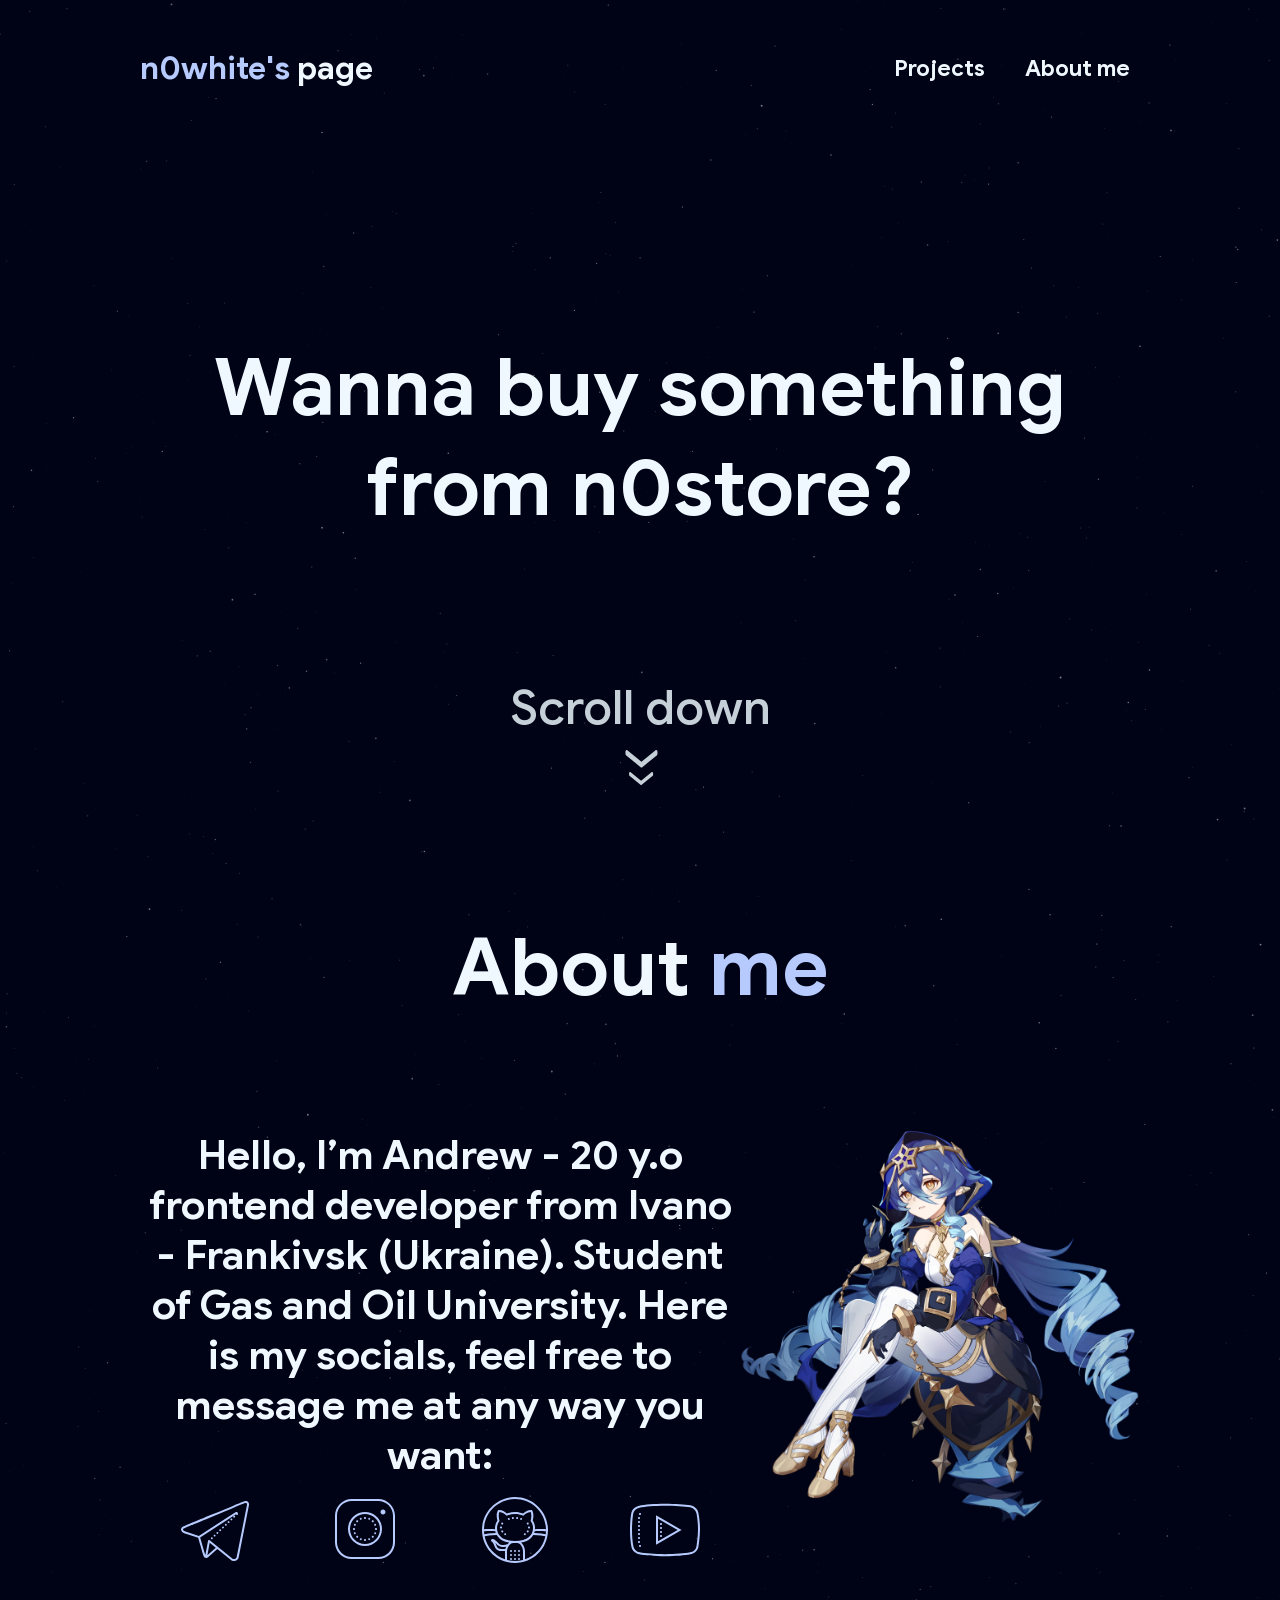
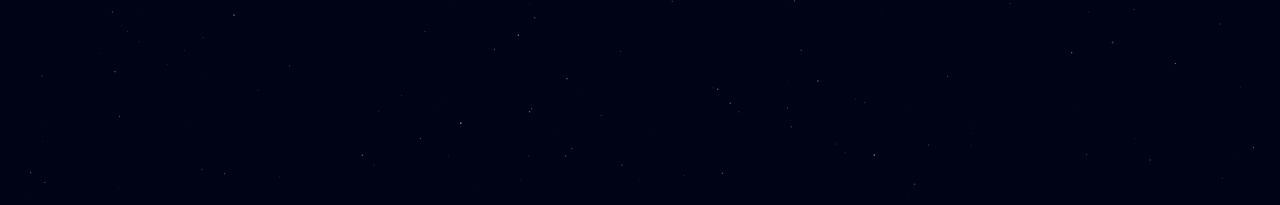
==== index.html @ 31327c3e "Update index.html" ====
<!DOCTYPE html>
<html lang="en">
  <head>
    <meta charset="UTF-8" />
    <meta http-equiv="X-UA-Compatible" content="IE=edge" />
    <meta name="viewport" content="width=device-width, initial-scale=1.0" />
    <link rel="shortcut icon" href="/pics/heart.png" />
    <link rel="stylesheet" href="styles.css" />
    <link rel="stylesheet" href="https://unpkg.com/aos@next/dist/aos.css" />
    <script src="script.js"></script>
    <title>n0white</title>
  </head>
  <body>
    <div class="container">
      <div id="animatedbg"></div>
      <header class="main-header">
        <div>
          <a href="index.html" class="brand"> <span>n0white's</span> page </a>
        </div>
        <nav class="main-nav">
          <ul class="main-nav_items">
            <li class="main-nav_item">
              <a href="https://github.com/n0white">Projects</a>
            </li>
            <li class="main-nav_item">
              <a href="#about">About me</a>
            </li>
          </ul>
        </nav>
      </header>
      <main>
        <div class="bite-on-money">
          <p class="bite-on-money__text">
            Wanna buy something from
            <a
              class="bite-on-money__link"
              href="https://t.me/n0store"
              target="_blank"
              >n0store?</a
            >
          </p>
        </div>
        <div class="scroll-down">
          <a href="#about"
            >Scroll down
            <svg
              class="scroll-icon"
              version="1.1"
              xmlns="http://www.w3.org/2000/svg"
              xmlns:xlink="http://www.w3.org/1999/xlink"
              viewBox="0,0,256,256"
            >
              <g
                fill-rule="nonzero"
                stroke="none"
                stroke-width="1"
                stroke-linecap="butt"
                stroke-linejoin="miter"
                stroke-miterlimit="10"
                stroke-dasharray=""
                stroke-dashoffset="0"
                font-family="none"
                font-weight="none"
                font-size="none"
                text-anchor="none"
                style="mix-blend-mode: normal"
              >
                <g
                  transform="translate(265.3624,0.75829) rotate(90) scale(8.53333,8.53333)"
                >
                  <path
                    d="M12,27h-2c-0.386,0 -0.738,-0.223 -0.904,-0.572c-0.166,-0.349 -0.115,-0.762 0.13,-1.062l8.482,-10.366l-8.482,-10.367c-0.245,-0.299 -0.295,-0.712 -0.13,-1.062c0.165,-0.35 0.518,-0.571 0.904,-0.571h2c0.3,0 0.584,0.135 0.774,0.367l9,11c0.301,0.369 0.301,0.898 0,1.267l-9,11c-0.19,0.231 -0.474,0.366 -0.774,0.366z"
                  ></path>
                </g>
              </g>
            </svg>
            <svg
              class="scroll-icon2"
              version="1.1"
              xmlns="http://www.w3.org/2000/svg"
              xmlns:xlink="http://www.w3.org/1999/xlink"
              viewBox="0,0,256,256"
            >
              <g
                fill-rule="nonzero"
                stroke="none"
                stroke-width="1"
                stroke-linecap="butt"
                stroke-linejoin="miter"
                stroke-miterlimit="10"
                stroke-dasharray=""
                stroke-dashoffset="0"
                font-family="none"
                font-weight="none"
                font-size="none"
                text-anchor="none"
                style="mix-blend-mode: normal"
              >
                <g
                  transform="translate(265.3624,0.75829) rotate(90) scale(8.53333,8.53333)"
                >
                  <path
                    d="M12,27h-2c-0.386,0 -0.738,-0.223 -0.904,-0.572c-0.166,-0.349 -0.115,-0.762 0.13,-1.062l8.482,-10.366l-8.482,-10.367c-0.245,-0.299 -0.295,-0.712 -0.13,-1.062c0.165,-0.35 0.518,-0.571 0.904,-0.571h2c0.3,0 0.584,0.135 0.774,0.367l9,11c0.301,0.369 0.301,0.898 0,1.267l-9,11c-0.19,0.231 -0.474,0.366 -0.774,0.366z"
                  ></path>
                </g>
              </g>
            </svg>
          </a>
        </div>
        <div class="about-me" id="about">
          <h1>About <span>me</span></h1>
          <p>
            Hello, I’m Andrew - 20 y.o frontend developer from Ivano - Frankivsk
            (Ukraine). Student of Gas and Oil University. Here is my socials,
            feel free to message me at any way you want:
          </p>

          <div class="social-icons">
            <a href="https://t.me/n0white" target="_blank">
              <svg
                class="social-icon"
                xmlns="http://www.w3.org/2000/svg"
                x="0px"
                y="0px"
                viewBox="0 0 80 80"
              >
                <path
                  d="M 70.511719 10.986328 C 69.833089 11.015588 69.157051 11.196735 68.537109 11.4375 L 68.535156 11.4375 C 67.931048 11.673297 64.049934 13.281226 58.392578 15.628906 C 52.735222 17.976586 45.3821 21.032905 38.091797 24.064453 C 23.51119 30.12755 9.1835937 36.091797 9.1835938 36.091797 L 9.2480469 36.068359 C 9.2480469 36.068359 8.4485192 36.330303 7.6484375 36.871094 C 7.2483967 37.141489 6.8283994 37.486951 6.4960938 37.966797 C 6.163788 38.446643 5.9299055 39.103809 6.0195312 39.808594 C 6.1812736 41.080477 7.0482024 41.912426 7.7636719 42.412109 C 8.4791414 42.911793 9.1660156 43.148437 9.1660156 43.148438 L 9.1738281 43.152344 L 23.1875 47.785156 C 23.418097 48.587707 27.163839 61.631062 28.046875 64.384766 C 28.50876 65.826709 28.935922 66.627156 29.335938 67.130859 C 29.535944 67.382711 29.733459 67.561543 29.931641 67.683594 C 30.016841 67.736064 30.101273 67.771554 30.183594 67.802734 C 30.197014 67.807834 30.211349 67.817736 30.224609 67.822266 C 30.252855 67.83191 30.267938 67.831811 30.302734 67.839844 C 31.62302 68.328201 32.738281 67.476563 32.738281 67.476562 L 32.769531 67.453125 L 42.376953 59 L 56.585938 70.394531 L 56.710938 70.449219 C 58.991132 71.431474 60.875783 70.891854 61.970703 70.027344 C 63.065623 69.162833 63.509766 68.03125 63.509766 68.03125 L 63.544922 67.943359 L 73.794922 16.097656 C 74.046117 14.98858 74.071392 14.057617 73.853516 13.257812 C 73.635643 12.458006 73.128863 11.807693 72.5 11.443359 C 71.871137 11.079025 71.190348 10.957066 70.511719 10.986328 z M 70.566406 13.021484 C 70.96444 13.004357 71.29991 13.059037 71.498047 13.173828 C 71.696183 13.288619 71.824951 13.420226 71.923828 13.783203 C 72.022708 14.14618 72.046557 14.758873 71.84375 15.654297 L 71.839844 15.667969 L 61.630859 67.3125 C 61.615849 67.34707 61.352842 67.965627 60.730469 68.457031 C 60.102941 68.952505 59.248838 69.318622 57.578125 68.626953 L 34.738281 50.310547 A 1.0001 1.0001 0 0 0 34 50 A 1.0001 1.0001 0 0 0 32.988281 50.974609 L 30.384766 64.923828 C 30.251656 64.61729 30.108215 64.257609 29.953125 63.773438 C 29.147161 61.260079 25.522903 48.675314 25.166016 47.435547 L 61.013672 24.226562 A 1.0001 1.0001 0 0 0 62 25 A 1.0001 1.0001 0 0 0 62.988281 23.783203 C 63.014848 23.477186 62.989225 23.17624 62.855469 22.876953 C 62.639651 22.394056 62.128723 22.100054 61.765625 22.03125 C 61.039429 21.893642 60.566406 22.158203 60.566406 22.158203 L 60.466797 22.195312 L 23.857422 45.900391 L 9.8261719 41.261719 L 9.8222656 41.259766 C 9.8185507 41.25848 9.3777555 41.099419 8.9082031 40.771484 C 8.4366726 40.442168 8.062164 40.014757 8.0039062 39.556641 C 7.9835322 39.396426 8.0143062 39.287873 8.140625 39.105469 C 8.2669443 38.923065 8.501119 38.707449 8.7675781 38.527344 C 9.3004964 38.167134 9.8886719 37.962891 9.8886719 37.962891 L 9.9199219 37.951172 L 9.953125 37.9375 C 9.953125 37.9375 24.279232 31.97306 38.859375 25.910156 C 46.149446 22.878704 53.503668 19.823883 59.160156 17.476562 C 64.816644 15.129243 68.856374 13.458984 69.261719 13.300781 C 69.707777 13.127547 70.168373 13.038612 70.566406 13.021484 z M 59.199219 25.699219 L 58.398438 26.101562 L 58.240234 26.984375 L 58.853516 27.638672 L 59.199219 27.699219 L 60 27.298828 L 60.158203 26.416016 L 59.546875 25.761719 L 59.199219 25.699219 z M 56.400391 28.400391 L 55.599609 28.800781 L 55.441406 29.683594 L 56.052734 30.337891 L 56.400391 30.400391 L 57.201172 29.998047 L 57.359375 29.117188 L 56.746094 28.462891 L 56.400391 28.400391 z M 53.599609 31.099609 L 52.798828 31.501953 L 52.640625 32.382812 L 53.251953 33.037109 L 53.599609 33.099609 L 54.400391 32.699219 L 54.558594 31.816406 L 53.947266 31.162109 L 53.599609 31.099609 z M 50.800781 33.800781 L 49.998047 34.201172 L 49.841797 35.083984 L 50.453125 35.738281 L 50.800781 35.800781 L 51.601562 35.398438 L 51.759766 34.517578 L 51.146484 33.861328 L 50.800781 33.800781 z M 48 36.5 L 47.199219 36.902344 L 47.041016 37.783203 L 47.652344 38.4375 L 48 38.5 L 48.800781 38.099609 L 48.958984 37.216797 L 48.347656 36.5625 L 48 36.5 z M 45.199219 39.199219 L 44.398438 39.601562 L 44.240234 40.484375 L 44.853516 41.138672 L 45.199219 41.199219 L 46.001953 40.798828 L 46.158203 39.916016 L 45.546875 39.261719 L 45.199219 39.199219 z M 42.400391 41.900391 L 41.599609 42.300781 L 41.441406 43.183594 L 42.052734 43.837891 L 42.400391 43.900391 L 43.201172 43.498047 L 43.359375 42.617188 L 42.746094 41.962891 L 42.400391 41.900391 z M 39.599609 44.599609 L 38.798828 45.001953 L 38.640625 45.882812 L 39.253906 46.537109 L 39.599609 46.599609 L 40.400391 46.199219 L 40.558594 45.316406 L 39.947266 44.662109 L 39.599609 44.599609 z M 36.800781 47.300781 L 35.998047 47.701172 L 35.841797 48.583984 L 36.453125 49.238281 L 36.800781 49.300781 L 37.601562 48.898438 L 37.759766 48.015625 L 37.146484 47.361328 L 36.800781 47.300781 z M 34.675781 52.824219 L 40.794922 57.730469 L 32.378906 65.132812 L 34.675781 52.824219 z"
                ></path>
              </svg>
            </a>
            <a href="https://www.instagram.com/n0white.me" target="_blank">
              <svg
                class="social-icon"
                xmlns="http://www.w3.org/2000/svg"
                x="0px"
                y="0px"
                viewBox="0 0 80 80"
              >
                <path
                  d="M 26.816406 9 C 17.542969 9 10 16.542969 10 25.816406 L 10 52.183594 C 10 61.457031 17.542969 69 26.816406 69 L 53.183594 69 C 62.457031 69 70 61.457031 70 52.183594 L 70 25.816406 C 70 16.542969 62.457031 9 53.183594 9 Z M 26.816406 11 L 53.183594 11 C 61.375 11 68 17.625 68 25.816406 L 68 52.183594 C 68 60.375 61.375 67 53.183594 67 L 26.816406 67 C 18.625 67 12 60.375 12 52.183594 L 12 25.816406 C 12 17.625 18.625 11 26.816406 11 Z M 58 19.5 C 56.621094 19.5 55.5 20.621094 55.5 22 C 55.5 23.378906 56.621094 24.5 58 24.5 C 59.378906 24.5 60.5 23.378906 60.5 22 C 60.5 20.621094 59.378906 19.5 58 19.5 Z M 40 22 C 30.621094 22 23 29.621094 23 39 C 23 48.378906 30.621094 56 40 56 C 49.378906 56 57 48.378906 57 39 C 57 29.621094 49.378906 22 40 22 Z M 40 24 C 48.296875 24 55 30.703125 55 39 C 55 47.296875 48.296875 54 40 54 C 31.703125 54 25 47.296875 25 39 C 25 30.703125 31.703125 24 40 24 Z M 40 27 C 39.449219 27 39 27.449219 39 28 C 39 28.550781 39.449219 29 40 29 C 40.550781 29 41 28.550781 41 28 C 41 27.449219 40.550781 27 40 27 Z M 35.796875 27.835938 C 35.664063 27.835938 35.53125 27.859375 35.40625 27.910156 C 34.898438 28.125 34.65625 28.707031 34.867188 29.21875 C 35.078125 29.730469 35.664063 29.972656 36.171875 29.761719 C 36.683594 29.546875 36.925781 28.964844 36.714844 28.453125 C 36.5625 28.082031 36.199219 27.839844 35.796875 27.835938 Z M 44.230469 27.835938 C 43.816406 27.828125 43.441406 28.070313 43.285156 28.453125 C 43.074219 28.964844 43.316406 29.546875 43.828125 29.761719 C 44.335938 29.972656 44.921875 29.730469 45.132813 29.21875 C 45.34375 28.707031 45.101563 28.125 44.59375 27.910156 C 44.476563 27.863281 44.355469 27.839844 44.230469 27.835938 Z M 32.234375 30.222656 C 31.964844 30.21875 31.707031 30.324219 31.515625 30.515625 C 31.125 30.90625 31.125 31.539063 31.515625 31.929688 C 31.90625 32.320313 32.539063 32.320313 32.929688 31.929688 C 33.320313 31.539063 33.320313 30.90625 32.929688 30.515625 C 32.746094 30.332031 32.496094 30.226563 32.234375 30.222656 Z M 47.792969 30.222656 C 47.519531 30.21875 47.261719 30.324219 47.070313 30.515625 C 46.679688 30.90625 46.679688 31.539063 47.070313 31.929688 C 47.460938 32.320313 48.09375 32.320313 48.484375 31.929688 C 48.875 31.539063 48.875 30.90625 48.484375 30.515625 C 48.300781 30.332031 48.050781 30.226563 47.792969 30.222656 Z M 50.171875 33.789063 C 50.035156 33.789063 49.902344 33.8125 49.78125 33.863281 C 49.269531 34.078125 49.027344 34.660156 49.238281 35.171875 C 49.449219 35.683594 50.035156 35.925781 50.546875 35.714844 C 51.054688 35.5 51.296875 34.917969 51.085938 34.40625 C 50.933594 34.035156 50.570313 33.792969 50.171875 33.789063 Z M 29.859375 33.792969 C 29.445313 33.78125 29.070313 34.027344 28.914063 34.40625 C 28.703125 34.917969 28.945313 35.503906 29.453125 35.714844 C 29.699219 35.816406 29.976563 35.816406 30.222656 35.714844 C 30.464844 35.613281 30.660156 35.417969 30.761719 35.171875 C 30.863281 34.925781 30.863281 34.652344 30.761719 34.40625 C 30.660156 34.160156 30.464844 33.964844 30.21875 33.863281 C 30.105469 33.820313 29.984375 33.792969 29.859375 33.792969 Z M 29 38 C 28.449219 38 28 38.449219 28 39 C 28 39.550781 28.449219 40 29 40 C 29.550781 40 30 39.550781 30 39 C 30 38.449219 29.550781 38 29 38 Z M 51 38 C 50.449219 38 50 38.449219 50 39 C 50 39.550781 50.449219 40 51 40 C 51.550781 40 52 39.550781 52 39 C 52 38.449219 51.550781 38 51 38 Z M 29.84375 42.207031 C 29.710938 42.207031 29.578125 42.234375 29.453125 42.285156 C 28.945313 42.496094 28.703125 43.082031 28.914063 43.59375 C 29.125 44.101563 29.710938 44.34375 30.21875 44.132813 C 30.730469 43.921875 30.972656 43.335938 30.761719 42.828125 C 30.609375 42.457031 30.246094 42.210938 29.84375 42.207031 Z M 50.1875 42.207031 C 49.773438 42.199219 49.398438 42.445313 49.238281 42.824219 C 49.027344 43.335938 49.269531 43.917969 49.78125 44.128906 C 50.292969 44.34375 50.875 44.101563 51.089844 43.589844 C 51.300781 43.078125 51.058594 42.496094 50.546875 42.28125 C 50.433594 42.234375 50.308594 42.210938 50.1875 42.207031 Z M 32.234375 45.777344 C 31.964844 45.773438 31.703125 45.878906 31.515625 46.070313 C 31.125 46.460938 31.125 47.09375 31.515625 47.484375 C 31.902344 47.875 32.539063 47.875 32.925781 47.484375 C 33.316406 47.09375 33.316406 46.460938 32.925781 46.070313 C 32.742188 45.886719 32.496094 45.78125 32.234375 45.777344 Z M 47.792969 45.78125 C 47.519531 45.773438 47.261719 45.878906 47.070313 46.070313 C 46.882813 46.257813 46.777344 46.511719 46.777344 46.777344 C 46.777344 47.042969 46.882813 47.296875 47.070313 47.484375 C 47.460938 47.875 48.09375 47.875 48.484375 47.484375 C 48.671875 47.296875 48.777344 47.042969 48.777344 46.777344 C 48.777344 46.511719 48.671875 46.257813 48.484375 46.070313 C 48.300781 45.886719 48.050781 45.78125 47.792969 45.78125 Z M 35.8125 48.160156 C 35.398438 48.152344 35.023438 48.398438 34.867188 48.78125 C 34.65625 49.289063 34.898438 49.875 35.40625 50.085938 C 35.917969 50.296875 36.503906 50.054688 36.714844 49.546875 C 36.925781 49.035156 36.683594 48.449219 36.171875 48.238281 C 36.058594 48.191406 35.9375 48.164063 35.8125 48.160156 Z M 44.21875 48.160156 C 44.085938 48.160156 43.953125 48.1875 43.828125 48.238281 C 43.316406 48.449219 43.074219 49.035156 43.285156 49.546875 C 43.5 50.054688 44.082031 50.296875 44.59375 50.085938 C 45.105469 49.875 45.347656 49.289063 45.136719 48.78125 C 44.980469 48.410156 44.621094 48.164063 44.21875 48.160156 Z M 40 49 C 39.449219 49 39 49.449219 39 50 C 39 50.550781 39.449219 51 40 51 C 40.550781 51 41 50.550781 41 50 C 41 49.449219 40.550781 49 40 49 Z"
                ></path>
              </svg>
            </a>
            <a href="https://github.com/n0white" target="_blank">
              <svg
                class="social-icon"
                xmlns="http://www.w3.org/2000/svg"
                x="0px"
                y="0px"
                viewBox="0 0 80 80"
              >
                <path
                  d="M 40 7 C 21.786448 7 7 21.786448 7 40 C 7 40.038635 7.0018202 40.07663 7.0019531 40.115234 A 1.0001 1.0001 0 0 0 7.0195312 40.771484 C 7.4313745 58.628084 22.045163 73 40 73 C 57.954182 73 72.567604 58.629132 72.980469 40.773438 A 1.0001 1.0001 0 0 0 72.996094 40.117188 C 72.996231 40.077913 73 40.039306 73 40 C 73 21.786448 58.213552 7 40 7 z M 40 9 C 56.900036 9 70.612868 22.496006 70.982422 39.306641 C 69.982327 39.204652 68.787335 39.103385 67.193359 39.046875 C 65.216686 38.976799 62.770325 38.98226 59.929688 39.128906 C 59.949831 38.808278 59.979634 38.490633 59.980469 38.164062 C 60.12717 35.42322 59.214532 32.851617 57.677734 30.583984 C 58.417459 27.990954 59.037475 23.812982 57.230469 20.519531 L 56.945312 20 L 56.353516 20 C 52.319771 20 49.524906 22.228133 48.042969 23.525391 C 45.688808 22.575266 43.008373 22 40.044922 22 C 37.073844 22 34.374496 22.577853 31.914062 23.523438 C 30.478353 22.247174 27.80466 20 23.771484 20 L 23.201172 20 L 22.910156 20.492188 C 20.954532 23.803064 21.710456 27.936163 22.445312 30.591797 C 20.898443 32.886437 19.996094 35.535357 19.996094 38.123047 C 19.996094 38.46359 20.023912 38.794816 20.044922 39.128906 C 17.21527 38.983586 14.777407 38.977007 12.806641 39.046875 C 11.212665 39.103385 10.017673 39.204652 9.0175781 39.306641 C 9.3871319 22.496006 23.099964 9 40 9 z M 24.423828 22.095703 C 27.581537 22.354344 29.813864 24.260864 31.048828 25.369141 L 31.517578 25.789062 L 32.099609 25.546875 C 34.464176 24.562591 37.105127 24 40.044922 24 C 42.984717 24 45.622553 24.566669 47.820312 25.539062 L 48.412109 25.800781 L 48.892578 25.367188 C 50.092293 24.289724 52.503995 22.365534 55.681641 22.099609 C 56.734998 24.671052 56.317655 28.420851 55.691406 30.447266 L 55.542969 30.925781 L 55.837891 31.330078 C 57.335318 33.393118 58.118412 35.664614 57.986328 38.068359 L 57.984375 38.095703 L 57.984375 38.123047 C 57.984375 41.930586 56.598944 45.04844 53.693359 47.318359 C 50.787787 49.588287 46.269477 51 39.990234 51 C 33.710992 51 29.192694 49.588279 26.287109 47.318359 C 23.381525 45.04844 21.996094 41.930586 21.996094 38.123047 C 21.996094 35.845982 22.80388 33.376248 24.289062 31.330078 L 24.576172 30.933594 L 24.439453 30.462891 C 23.790343 28.231018 23.2889 24.635971 24.423828 22.095703 z M 37.820312 27.109375 C 37.270313 27.160375 36.869687 27.649938 36.929688 28.210938 C 36.978687 28.720938 37.410875 29.099609 37.921875 29.099609 L 38.021484 29.099609 C 38.570484 29.039609 38.971875 28.55 38.921875 28 C 38.860875 27.45 38.371313 27.049375 37.820312 27.109375 z M 42.150391 27.109375 C 41.600391 27.050375 41.110547 27.45 41.060547 28 C 41.000547 28.55 41.398219 29.039609 41.949219 29.099609 C 41.989219 29.099609 42.020781 29.100609 42.050781 29.099609 C 42.560781 29.099609 42.990781 28.719219 43.050781 28.199219 C 43.100781 27.648219 42.701391 27.160375 42.150391 27.109375 z M 46.005859 27.943359 C 45.618203 27.975094 45.266172 28.233359 45.138672 28.630859 C 44.968672 29.161859 45.249297 29.720625 45.779297 29.890625 C 45.879297 29.930625 45.989844 29.938453 46.089844 29.939453 C 46.509844 29.939453 46.898063 29.679766 47.039062 29.259766 C 47.218063 28.728766 46.928438 28.170234 46.398438 27.990234 C 46.268437 27.947484 46.135078 27.932781 46.005859 27.943359 z M 33.962891 27.955078 C 33.833531 27.943672 33.700563 27.9575 33.570312 28 C 33.040312 28.18 32.759687 28.740531 32.929688 29.269531 C 33.068688 29.688531 33.460859 29.950172 33.880859 29.951172 C 33.980859 29.951172 34.089453 29.940391 34.189453 29.900391 C 34.720453 29.730391 35.000078 29.161625 34.830078 28.640625 C 34.702578 28.250625 34.350969 27.989297 33.962891 27.955078 z M 52.578125 32.601562 C 52.450625 32.625391 52.325938 32.675 52.210938 32.75 C 51.750937 33.06 51.619687 33.680625 51.929688 34.140625 C 52.119687 34.430625 52.439766 34.589844 52.759766 34.589844 C 52.950766 34.589844 53.148359 34.529922 53.318359 34.419922 C 53.769359 34.108922 53.899844 33.489297 53.589844 33.029297 C 53.364844 32.683547 52.960625 32.530078 52.578125 32.601562 z M 27.402344 32.626953 C 27.019844 32.553875 26.615625 32.713594 26.390625 33.058594 C 26.080625 33.518594 26.209922 34.138219 26.669922 34.449219 C 26.839922 34.559219 27.030703 34.609375 27.220703 34.609375 C 27.540703 34.609375 27.860547 34.450156 28.060547 34.160156 C 28.360547 33.700156 28.229531 33.079297 27.769531 32.779297 C 27.654531 32.701547 27.529844 32.651312 27.402344 32.626953 z M 54.048828 36.5 C 53.966016 36.495875 53.883281 36.502281 53.800781 36.519531 C 53.740781 36.530531 53.679141 36.550078 53.619141 36.580078 C 53.558141 36.600078 53.500453 36.629922 53.439453 36.669922 C 53.390453 36.709922 53.339062 36.749063 53.289062 36.789062 C 53.199063 36.889062 53.130078 36.999141 53.080078 37.119141 C 53.030078 37.239141 53 37.37 53 37.5 C 53 37.63 53.030078 37.760859 53.080078 37.880859 C 53.130078 38.000859 53.199063 38.109938 53.289062 38.210938 C 53.389062 38.300938 53.499141 38.369922 53.619141 38.419922 C 53.739141 38.478922 53.87 38.5 54 38.5 C 54.13 38.5 54.260859 38.478922 54.380859 38.419922 C 54.500859 38.369922 54.609938 38.300938 54.710938 38.210938 C 54.800937 38.109938 54.869922 38.000859 54.919922 37.880859 C 54.969922 37.760859 55 37.63 55 37.5 C 55 37.24 54.890938 36.978063 54.710938 36.789062 C 54.538437 36.615813 54.297266 36.512375 54.048828 36.5 z M 26.048828 36.503906 C 25.966016 36.499359 25.883281 36.504531 25.800781 36.519531 C 25.740781 36.530531 25.679141 36.550078 25.619141 36.580078 C 25.558141 36.600078 25.500453 36.629922 25.439453 36.669922 C 25.390453 36.699922 25.339063 36.749063 25.289062 36.789062 C 25.199062 36.889062 25.130078 36.989141 25.080078 37.119141 C 25.020078 37.239141 25 37.37 25 37.5 C 25 37.77 25.099062 38.020938 25.289062 38.210938 C 25.389062 38.300938 25.499141 38.369922 25.619141 38.419922 C 25.739141 38.469922 25.87 38.5 26 38.5 C 26.27 38.5 26.520937 38.399938 26.710938 38.210938 C 26.899938 38.020938 27 37.77 27 37.5 C 27 37.37 26.969922 37.239141 26.919922 37.119141 C 26.869922 36.989141 26.800937 36.889063 26.710938 36.789062 C 26.538438 36.615813 26.297266 36.517547 26.048828 36.503906 z M 52.962891 40.408203 C 52.579875 40.335547 52.172703 40.494844 51.939453 40.839844 C 51.639453 41.299844 51.758516 41.920703 52.228516 42.220703 C 52.398516 42.340703 52.589297 42.390625 52.779297 42.390625 C 53.098297 42.390625 53.420375 42.229453 53.609375 41.939453 C 53.910375 41.479453 53.790078 40.860547 53.330078 40.560547 C 53.215078 40.483047 53.090563 40.432422 52.962891 40.408203 z M 27.046875 40.427734 C 26.919219 40.452094 26.794688 40.502328 26.679688 40.580078 C 26.219688 40.890078 26.099156 41.510703 26.410156 41.970703 C 26.600156 42.260703 26.919234 42.410156 27.240234 42.410156 C 27.430234 42.410156 27.621016 42.359234 27.791016 42.240234 C 28.251016 41.939234 28.381312 41.319375 28.070312 40.859375 C 27.837812 40.514375 27.429844 40.354656 27.046875 40.427734 z M 16.523438 41.007812 C 17.676822 41.022639 18.948072 41.068257 20.294922 41.142578 C 20.424597 41.787117 20.604568 42.411339 20.820312 43.019531 C 15.008104 43.115331 11.141178 43.859052 9.3046875 44.306641 C 9.1681441 43.322767 9.0752982 42.323786 9.0332031 41.3125 C 10.650257 41.141079 13.099664 40.963801 16.523438 41.007812 z M 63.476562 41.007812 C 66.900336 40.963801 69.349743 41.141079 70.966797 41.3125 C 70.924702 42.323786 70.831856 43.322767 70.695312 44.306641 C 68.856553 43.858498 64.982201 43.113785 59.158203 43.019531 C 59.373358 42.412089 59.55029 41.788199 59.679688 41.144531 C 61.036384 41.069294 62.315797 41.022734 63.476562 41.007812 z M 49.648438 43.277344 C 49.520859 43.302406 49.39625 43.352187 49.28125 43.429688 C 48.82025 43.729688 48.699766 44.360547 49.009766 44.810547 C 49.199766 45.100547 49.510797 45.260719 49.841797 45.261719 C 50.032797 45.261719 50.220625 45.201797 50.390625 45.091797 C 50.850625 44.781797 50.971875 44.161172 50.671875 43.701172 C 50.438625 43.356172 50.031172 43.202156 49.648438 43.277344 z M 30.373047 43.291016 C 29.990031 43.219766 29.582859 43.37375 29.349609 43.71875 C 29.049609 44.17875 29.170859 44.799375 29.630859 45.109375 C 29.800859 45.220375 29.989687 45.270531 30.179688 45.269531 C 30.509688 45.269531 30.819531 45.120078 31.019531 44.830078 C 31.319531 44.370078 31.200234 43.750453 30.740234 43.439453 C 30.625234 43.364453 30.500719 43.314766 30.373047 43.291016 z M 21.724609 45.003906 C 22.54528 46.470718 23.644095 47.791014 25.056641 48.894531 C 27.342767 50.680514 30.381632 51.914358 34.134766 52.535156 C 33.639684 52.944084 33.180911 53.413618 32.767578 53.923828 C 32.512337 54.135597 31.666066 54.514856 30.597656 54.708984 C 29.453287 54.916914 28.102926 55 27 55 C 25.130088 55 23.805896 53.798626 22.568359 52.318359 C 21.922072 51.460526 21.121455 50.717937 20.34375 50.146484 C 19.551963 49.564685 18.8693 49.142618 18.080078 49.013672 L 18 49 L 17.917969 49 C 17.32316 49 16.791336 49.05994 16.326172 49.580078 C 16.09359 49.840145 15.935552 50.31678 16.039062 50.722656 C 16.142574 51.128532 16.404472 51.380113 16.650391 51.541016 L 16.652344 51.541016 C 18.787436 52.934722 19.15975 55.766626 20.339844 57.925781 C 21.409937 60.011763 23.700647 61 26.117188 61 L 30.013672 61 C 30.010602 61.094707 30 61.191311 30 61.285156 L 30 69.345703 C 19.711333 65.844879 11.858961 57.098992 9.6367188 46.28125 C 11.364 45.851241 15.440585 45.02885 21.724609 45.003906 z M 58.253906 45.003906 C 64.55038 45.026952 68.63396 45.850733 70.363281 46.28125 C 68.141039 57.098992 60.288667 65.844879 50 69.345703 L 50 61.285156 C 50 59.110351 49.237195 56.660542 47.925781 54.650391 C 47.400862 53.845788 46.769196 53.106559 46.050781 52.501953 C 49.709874 51.870076 52.679103 50.64817 54.923828 48.894531 C 56.336496 47.790918 57.434003 46.471139 58.253906 45.003906 z M 20.359375 52.929688 C 20.570019 53.15193 20.826396 53.321052 21 53.554688 L 21.015625 53.578125 L 21.035156 53.599609 C 22.387615 55.217344 24.265912 57 27 57 C 28.199074 57 29.635197 56.91755 30.955078 56.677734 C 31.004354 56.668781 31.050618 56.657594 31.099609 56.648438 C 30.747796 57.416017 30.471357 58.207251 30.285156 59 L 26.117188 59 C 24.220232 59 22.776475 58.299344 22.117188 57.009766 L 22.109375 56.996094 L 22.101562 56.982422 C 21.619315 56.105606 21.18954 54.508371 20.359375 52.929688 z M 38.050781 53 L 42.25 53 C 43.735983 53 45.161413 54.073588 46.25 55.742188 C 47.338587 57.410787 48 59.602962 48 61.285156 L 48 69.955078 C 45.447789 70.633961 42.767262 71 40 71 C 37.232738 71 34.552211 70.633961 32 69.955078 L 32 61.285156 C 32 59.628889 32.724365 57.439673 33.884766 55.765625 C 33.999613 55.599941 34.120684 55.444795 34.242188 55.291016 C 34.270201 55.261922 34.300945 55.23745 34.328125 55.207031 L 34.314453 55.195312 C 35.407223 53.848822 36.741554 53 38.050781 53 z M 36 60 A 1 1 0 0 0 35 61 A 1 1 0 0 0 36 62 A 1 1 0 0 0 37 61 A 1 1 0 0 0 36 60 z M 40 60 A 1 1 0 0 0 39 61 A 1 1 0 0 0 40 62 A 1 1 0 0 0 41 61 A 1 1 0 0 0 40 60 z M 44 60 A 1 1 0 0 0 43 61 A 1 1 0 0 0 44 62 A 1 1 0 0 0 45 61 A 1 1 0 0 0 44 60 z M 36 64 A 1 1 0 0 0 35 65 A 1 1 0 0 0 36 66 A 1 1 0 0 0 37 65 A 1 1 0 0 0 36 64 z M 40 64 A 1 1 0 0 0 39 65 A 1 1 0 0 0 40 66 A 1 1 0 0 0 41 65 A 1 1 0 0 0 40 64 z M 44 64 A 1 1 0 0 0 43 65 A 1 1 0 0 0 44 66 A 1 1 0 0 0 45 65 A 1 1 0 0 0 44 64 z M 36 68 A 1 1 0 0 0 35 69 A 1 1 0 0 0 36 70 A 1 1 0 0 0 37 69 A 1 1 0 0 0 36 68 z M 40 68 A 1 1 0 0 0 39 69 A 1 1 0 0 0 40 70 A 1 1 0 0 0 41 69 A 1 1 0 0 0 40 68 z M 44 68 A 1 1 0 0 0 43 69 A 1 1 0 0 0 44 70 A 1 1 0 0 0 45 69 A 1 1 0 0 0 44 68 z"
                ></path>
              </svg>
            </a>
            <a
              href="https://www.youtube.com/channel/UCtXbccMiDuuMI6UGIkerryA"
              target="_blank"
            >
              <svg
                class="social-icon"
                xmlns="http://www.w3.org/2000/svg"
                x="0px"
                y="0px"
                viewBox="0 0 80 80"
              >
                <path
                  d="M 39.765625 13.753906 C 29.300781 13.753906 19.515625 14.535156 14.15625 15.671875 L 14.140625 15.671875 C 10.371094 16.53125 6.988281 19.179688 6.277344 23.261719 L 6.273438 23.265625 L 6.273438 23.269531 C 5.636719 27.109375 5 32.839844 5 40 C 5 47.152344 5.632813 52.730469 6.4375 56.75 C 7.15625 60.683594 10.5 63.460938 14.296875 64.324219 L 14.3125 64.328125 L 14.324219 64.328125 C 19.972656 65.460938 29.457031 66.242188 39.921875 66.242188 C 50.386719 66.242188 59.871094 65.460938 65.519531 64.328125 L 65.53125 64.328125 L 65.546875 64.324219 C 69.316406 63.46875 72.699219 60.820313 73.40625 56.738281 L 73.410156 56.730469 L 73.410156 56.722656 C 74.042969 52.761719 74.839844 47.027344 75 39.863281 L 75 39.84375 C 75 32.675781 74.207031 26.9375 73.40625 22.9375 C 72.691406 19.003906 69.34375 16.222656 65.546875 15.359375 L 65.503906 15.347656 L 65.464844 15.34375 C 59.875 14.546875 50.226563 13.753906 39.765625 13.753906 Z M 39.765625 15.753906 C 50.101563 15.753906 59.667969 16.539063 65.128906 17.316406 C 68.261719 18.039063 70.894531 20.300781 71.4375 23.296875 L 71.441406 23.304688 L 71.441406 23.3125 C 72.222656 27.199219 73 32.808594 73 39.828125 C 72.84375 46.855469 72.066406 52.472656 71.4375 56.394531 C 70.886719 59.566406 68.277344 61.648438 65.113281 62.371094 C 59.714844 63.449219 50.277344 64.242188 39.921875 64.242188 C 29.566406 64.242188 20.128906 63.449219 14.730469 62.371094 C 11.59375 61.652344 8.949219 59.390625 8.40625 56.386719 L 8.398438 56.371094 C 7.625 52.5 7 47.039063 7 40 C 7 32.960938 7.625 27.335938 8.25 23.605469 C 8.800781 20.429688 11.410156 18.347656 14.582031 17.625 C 19.640625 16.554688 29.40625 15.753906 39.765625 15.753906 Z M 15 23 C 14.449219 23 14 23.449219 14 24 C 14 24.550781 14.449219 25 15 25 C 15.550781 25 16 24.550781 16 24 C 16 23.449219 15.550781 23 15 23 Z M 31 25.269531 L 31 54.730469 L 56.613281 40 Z M 14 27 C 13.449219 27 13 27.449219 13 28 C 13 28.550781 13.449219 29 14 29 C 14.550781 29 15 28.550781 15 28 C 15 27.449219 14.550781 27 14 27 Z M 33 28.730469 L 52.605469 40 L 33 51.269531 Z M 14 31 C 13.449219 31 13 31.449219 13 32 C 13 32.550781 13.449219 33 14 33 C 14.550781 33 15 32.550781 15 32 C 15 31.449219 14.550781 31 14 31 Z M 36 33 C 35.449219 33 35 33.449219 35 34 C 35 34.550781 35.449219 35 36 35 C 36.550781 35 37 34.550781 37 34 C 37 33.449219 36.550781 33 36 33 Z M 14 35 C 13.449219 35 13 35.449219 13 36 C 13 36.550781 13.449219 37 14 37 C 14.550781 37 15 36.550781 15 36 C 15 35.449219 14.550781 35 14 35 Z M 36 37 C 35.449219 37 35 37.449219 35 38 C 35 38.550781 35.449219 39 36 39 C 36.550781 39 37 38.550781 37 38 C 37 37.449219 36.550781 37 36 37 Z M 14 39 C 13.449219 39 13 39.449219 13 40 C 13 40.550781 13.449219 41 14 41 C 14.550781 41 15 40.550781 15 40 C 15 39.449219 14.550781 39 14 39 Z M 36 41 C 35.449219 41 35 41.449219 35 42 C 35 42.550781 35.449219 43 36 43 C 36.550781 43 37 42.550781 37 42 C 37 41.449219 36.550781 41 36 41 Z M 14 43 C 13.449219 43 13 43.449219 13 44 C 13 44.550781 13.449219 45 14 45 C 14.550781 45 15 44.550781 15 44 C 15 43.449219 14.550781 43 14 43 Z M 36 45 C 35.449219 45 35 45.449219 35 46 C 35 46.550781 35.449219 47 36 47 C 36.550781 47 37 46.550781 37 46 C 37 45.449219 36.550781 45 36 45 Z M 14 47 C 13.449219 47 13 47.449219 13 48 C 13 48.550781 13.449219 49 14 49 C 14.550781 49 15 48.550781 15 48 C 15 47.449219 14.550781 47 14 47 Z M 14 51 C 13.449219 51 13 51.449219 13 52 C 13 52.550781 13.449219 53 14 53 C 14.550781 53 15 52.550781 15 52 C 15 51.449219 14.550781 51 14 51 Z M 15 55 C 14.449219 55 14 55.449219 14 56 C 14 56.550781 14.449219 57 15 57 C 15.550781 57 16 56.550781 16 56 C 16 55.449219 15.550781 55 15 55 Z"
                ></path>
              </svg>
            </a>
          </div>
          <img class="laylapic" src="/pics/layla.webp" alt="" />
        </div>
      </main>
    </div>
    <script src="particles.min.js"></script>
    <script src="custom.js"></script>
    <script src="https://unpkg.com/aos@next/dist/aos.js"></script>
  </body>
</html>
---- styles.css ----
@import "font/stylesheet.css";
* {
  box-sizing: border-box;
  margin: 0;
  padding: 0;
}

html {
  scroll-behavior: smooth;
}

.container {
  max-width: 1418px;
  margin: 0 auto;
  margin-bottom: 11rem;
}
@media (max-width: 1600px) {
  .container {
    max-width: 1200px;
  }
}
@media (max-width: 1350px) {
  .container {
    max-width: 1000px;
  }
}
@media (max-width: 1120px) {
  .container {
    max-width: 800px;
  }
}
@media (max-width: 880) {
  .container {
    max-width: 700px;
  }
}

#animatedbg {
  height: 1800px;
  position: absolute;
  top: 0;
  left: 0;
  right: 0;
  bottom: 0;
  z-index: -1;
}

body {
  margin: 0 3rem;
  font-family: "Google Sans", sans-serif;
  background-color: rgb(0, 3, 21);
  overflow-x: hidden;
}

.main-header {
  align-items: center;
  display: flex;
  justify-content: space-between;
  margin-top: 3rem;
}

.brand {
  font-size: 2rem;
  color: #f0f8ff;
  font-weight: bold;
  text-decoration: none;
}
.brand span {
  color: #b6cafd;
}
@media (max-width: 40rem) {
  .brand {
    font-size: 1.2rem;
  }
}

.main-nav_items {
  display: flex;
  text-align: end;
  padding: 0;
  list-style: none;
  font-weight: bold;
}

.main-nav_item a {
  position: relative;
  font-size: 1.4rem;
  color: #f0f8ff;
  margin-left: 20px;
  text-decoration: none;
  transition: 0.3s;
  padding: 0 10px;
}
.main-nav_item a::after {
  display: block;
  content: "";
  position: absolute;
  bottom: -10px;
  left: 0;
  width: 0;
  height: 4px;
  background-color: #f0f8ff;
  transition: 0.3s;
  border-radius: 4px;
}
.main-nav_item a:hover::after {
  width: 100%;
}
@media (max-width: 40rem) {
  .main-nav_item a {
    font-size: 1rem;
  }
}

.bite-on-money {
  display: flex;
  justify-content: center;
  align-items: flex-end;
  height: 50vh;
  font-size: 5rem;
  text-align: center;
}
@media (max-width: 40rem) {
  .bite-on-money {
    font-size: 2.5rem;
  }
}

.bite-on-money__text {
  font-weight: bold;
  color: transparent;
  -webkit-background-clip: text;
  background-clip: text;
  background-image: url("/pics/pixel.jpg");
  background-repeat: repeat-y;
  animation: reveal-background 4s ease;
  animation-fill-mode: forwards;
}
@keyframes reveal-background {
  0% {
    background-size: 0;
    background-position-x: 0%;
  }
  100% {
    background-position-x: 100%;
    background-size: 1500px;
  }
}
@media (max-width: 40rem) {
  @keyframes reveal-background {
    0% {
      background-size: 0;
      background-position-x: 0%;
    }
    100% {
      background-position-x: 100%;
      background-size: 400px;
    }
  }
}

.bite-on-money__link {
  position: relative;
  font-weight: bold;
  color: #f0f8ff;
  text-decoration: none;
  animation: animate 3s linear infinite;
  transition: 0.3s;
}
.bite-on-money__link::after {
  display: block;
  content: "";
  position: absolute;
  bottom: 5px;
  left: 0;
  width: 0;
  height: 6px;
  background-color: #b6cafd;
  transition: 0.3s;
  border-radius: 4px;
}
.bite-on-money__link:hover::after {
  width: 100%;
}
@keyframes animate {
  0%, 18%, 22%, 34%, 67%, 78%, 90% {
    color: rgba(182, 202, 253, 0);
  }
  18%, 22%, 34%, 45%, 73%, 84%, 100% {
    color: #b6cafd;
  }
}

.scroll-down a {
  display: flex;
  flex-direction: column;
  justify-content: flex-end;
  align-items: center;
  height: 30vh;
  font-size: 3rem;
  font-weight: 500;
  text-align: center;
  color: #c6d0d8;
  text-decoration: none;
}
@media (max-width: 40rem) {
  .scroll-down a {
    font-size: 1.5rem;
  }
}

.scroll-icon {
  width: 40px;
  height: 40px;
  fill: #c6d0d8;
  animation: blink 4s infinite;
}
@media (max-width: 40rem) {
  .scroll-icon {
    width: 20px;
    height: 20px;
  }
}

.scroll-icon2 {
  position: relative;
  bottom: 15px;
  height: 30px;
  width: 30px;
  fill: #c6d0d8;
  animation: blink 4s infinite;
}
@media (max-width: 40rem) {
  .scroll-icon2 {
    margin-top: 5px;
    height: 15px;
    width: 15px;
  }
}
@keyframes blink {
  0% {
    opacity: 0;
  }
  50% {
    opacity: 0.5;
    bottom: 15px;
  }
  100% {
    opacity: 1;
    bottom: 10px;
  }
}

.about-me {
  display: grid;
  grid-template-columns: 3fr 2fr;
  grid-template-areas: "am am" "text pic" "icons pic";
  font-weight: bold;
  font-size: 2.5rem;
  color: #f0f8ff;
  margin-top: 60px;
  padding-top: 50px;
}
.about-me h1 {
  grid-area: am;
  justify-self: center;
}
.about-me span {
  color: #b6cafd;
}
.about-me p {
  grid-area: text;
  text-align: center;
  padding-top: 7rem;
  align-self: flex-start;
}
@media (max-width: 1086px) {
  .about-me p {
    align-self: center;
  }
}
@media (max-width: 40rem) {
  .about-me p {
    padding-top: 20px;
    align-self: center;
  }
}
@media (max-width: 40rem) {
  .about-me {
    grid-template-columns: 1fr 1fr;
    grid-template-areas: "am am" "text text" "icons icons" "pic pic";
    font-size: 1.4rem;
    margin-top: 80px;
  }
}

.social-icons {
  grid-area: icons;
  display: flex;
  justify-content: space-around;
  padding-top: 10px;
}
@media (max-width: 1086px) {
  .social-icons {
    align-self: center;
  }
}
@media (max-width: 40rem) {
  .social-icons {
    padding-top: 20px;
    align-self: center;
  }
}

.social-icon {
  width: 80px;
  height: 80px;
  fill: #b6cafd;
}
.social-icon:hover {
  fill: #f0f8ff;
}
@media (max-width: 40rem) {
  .social-icon {
    padding: 0;
    margin: 0 0.9rem;
    width: 50px;
    height: 50px;
  }
}

.laylapic {
  position: relative;
  top: 0;
  grid-area: pic;
  margin-top: 110px;
  z-index: -1;
  max-width: 100%;
}
@media (max-width: 1086px) {
  .laylapic {
    margin-top: 7rem;
    position: relative;
    align-self: center;
  }
}
@media (max-width: 40rem) {
  .laylapic {
    margin-top: 2rem;
  }
}/*# sourceMappingURL=styles.css.map */
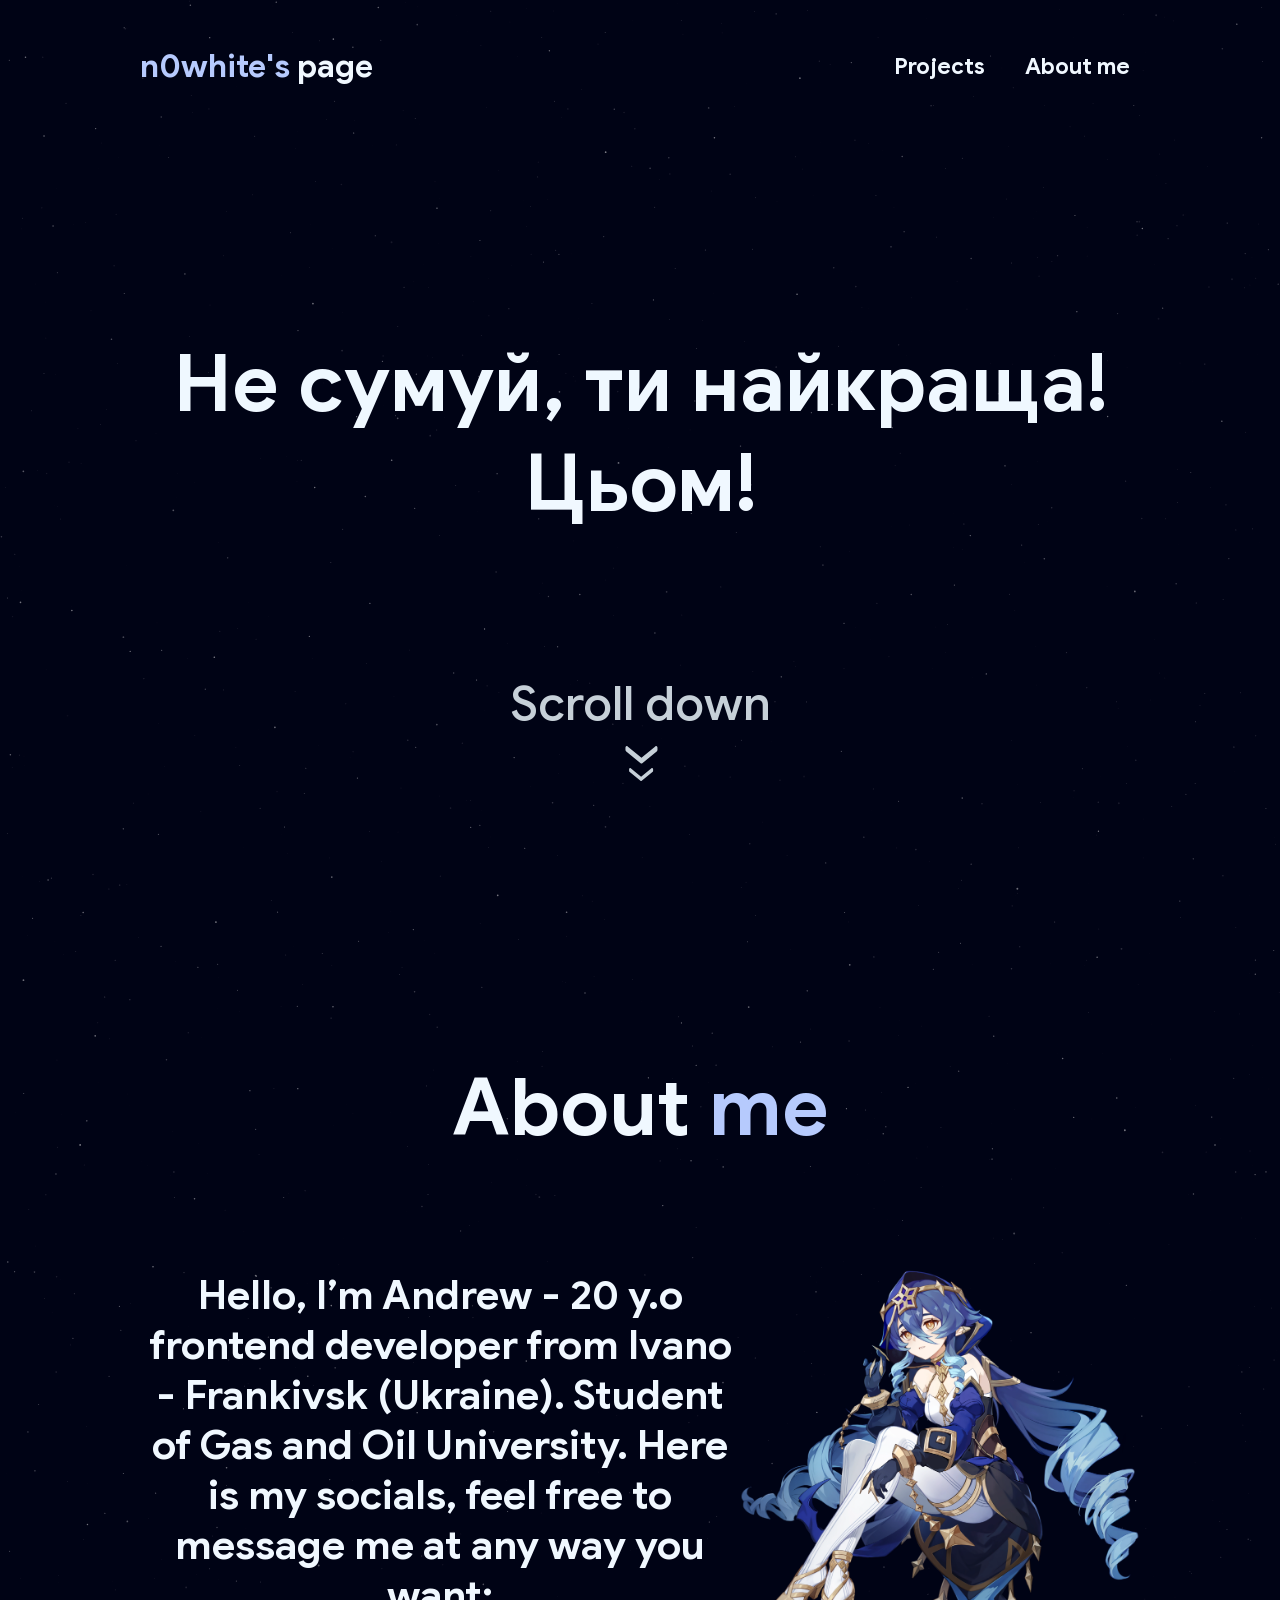
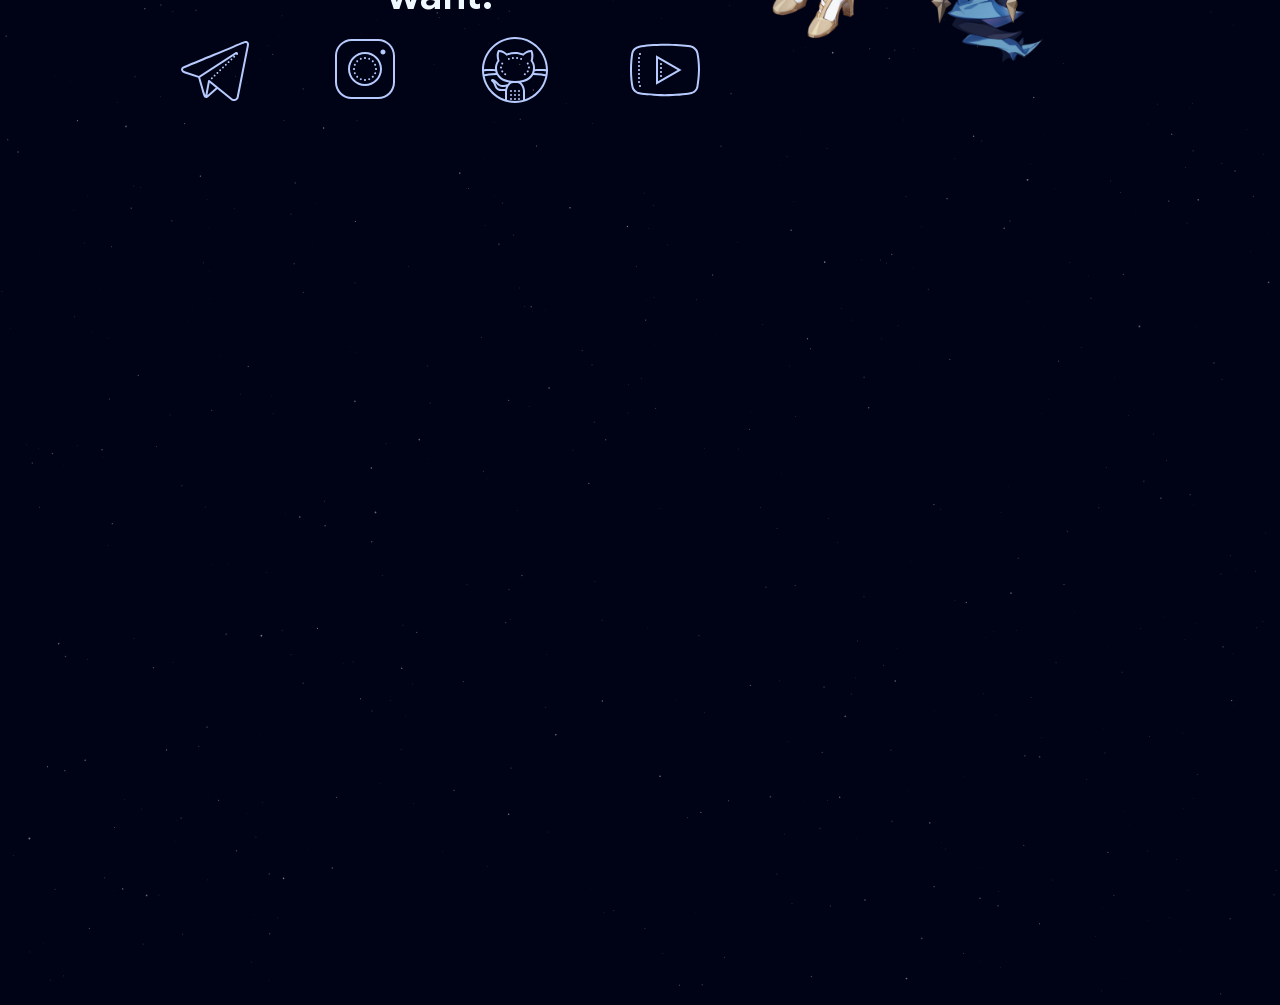
==== commit 9fd2fd9a: "Update index.html" ====
--- a/index.html
+++ b/index.html
@@ -31,12 +31,12 @@
       <main>
         <div class="bite-on-money">
           <p class="bite-on-money__text">
-            Wanna buy something from
+            Не сумуй, ти найкраща!
             <a
               class="bite-on-money__link"
               href="https://t.me/n0store"
               target="_blank"
-              >n0store?</a
+              >Цьом!</a
             >
           </p>
         </div>
--- a/styles.css
+++ b/styles.css
@@ -36,7 +36,7 @@
 }
 
 #animatedbg {
-  height: 1800px;
+  height: 2600px;
   position: absolute;
   top: 0;
   left: 0;
@@ -44,6 +44,11 @@
   bottom: 0;
   z-index: -1;
 }
+@media (max-width: 40rem) {
+  #animatedbg {
+    height: 1700px;
+  }
+}
 
 body {
   margin: 0 3rem;
@@ -57,6 +62,7 @@
   display: flex;
   justify-content: space-between;
   margin-top: 3rem;
+  height: 4vh;
 }
 
 .brand {
@@ -191,6 +197,10 @@
   }
 }
 
+.scroll-down {
+  height: 46vh;
+}
+
 .scroll-down a {
   display: flex;
   flex-direction: column;
@@ -205,7 +215,9 @@
 }
 @media (max-width: 40rem) {
   .scroll-down a {
+    margin-top: 50px;
     font-size: 1.5rem;
+    justify-content: center;
   }
 }
 
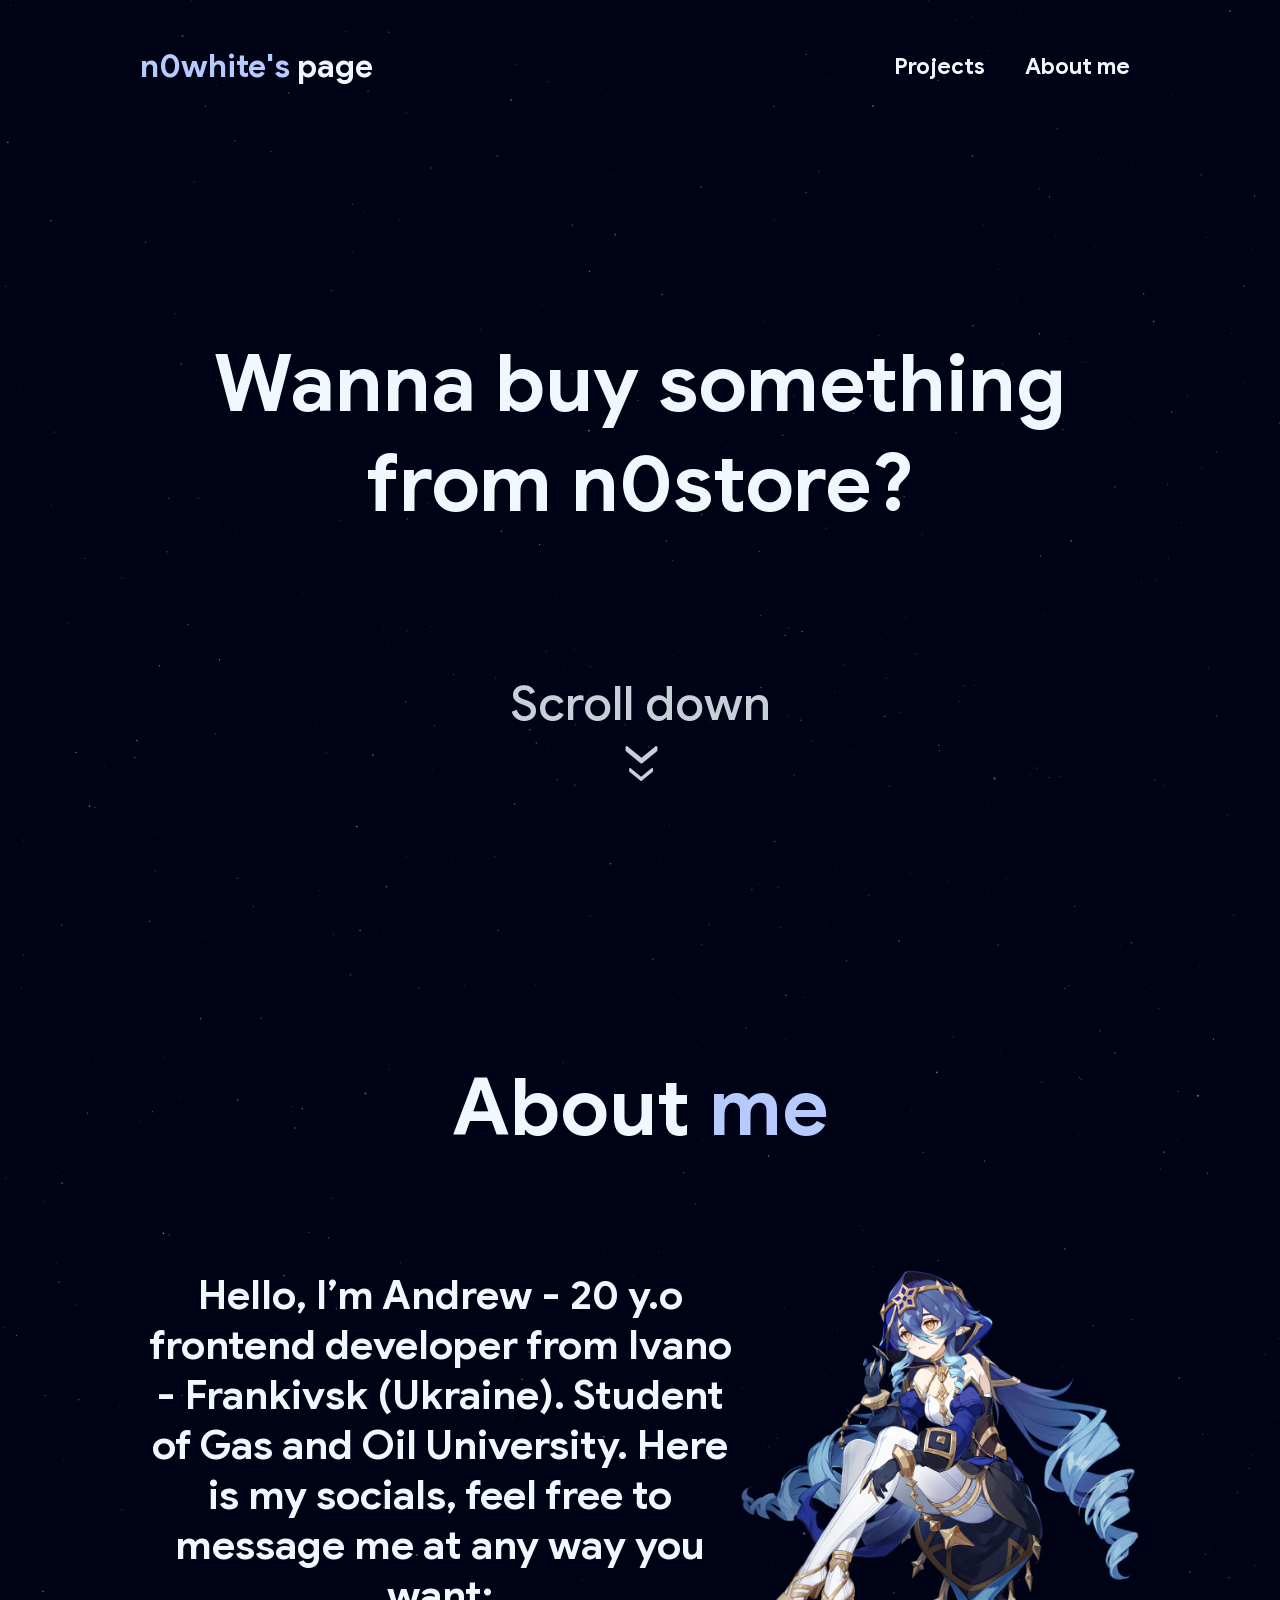
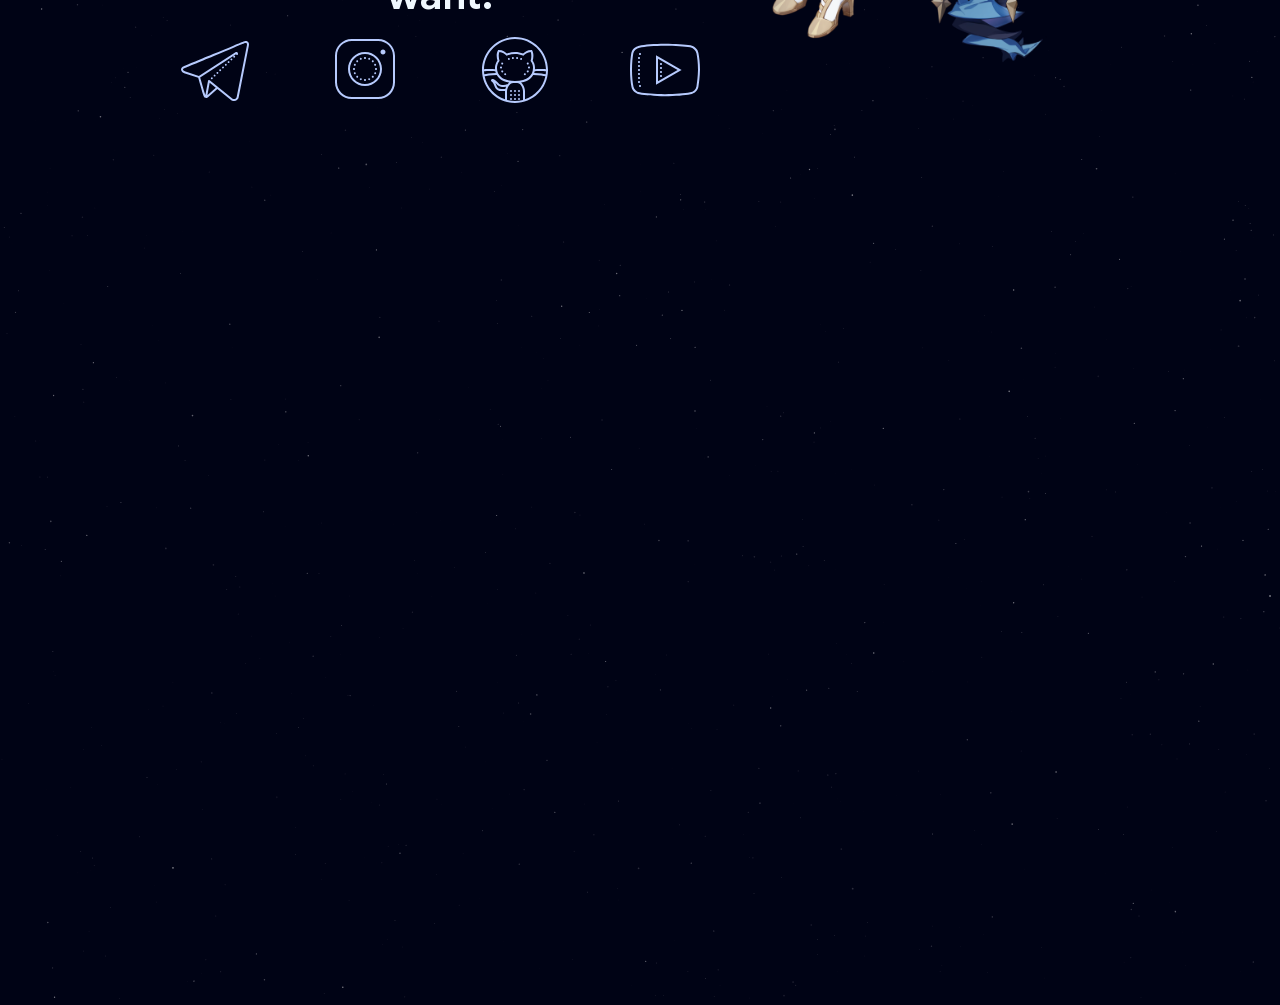
==== commit d52e9faf: "Update index.html" ====
--- a/index.html
+++ b/index.html
@@ -31,12 +31,12 @@
       <main>
         <div class="bite-on-money">
           <p class="bite-on-money__text">
-            Не сумуй, ти найкраща!
+            Wanna buy something from
             <a
               class="bite-on-money__link"
               href="https://t.me/n0store"
               target="_blank"
-              >Цьом!</a
+              >n0store?</a
             >
           </p>
         </div>
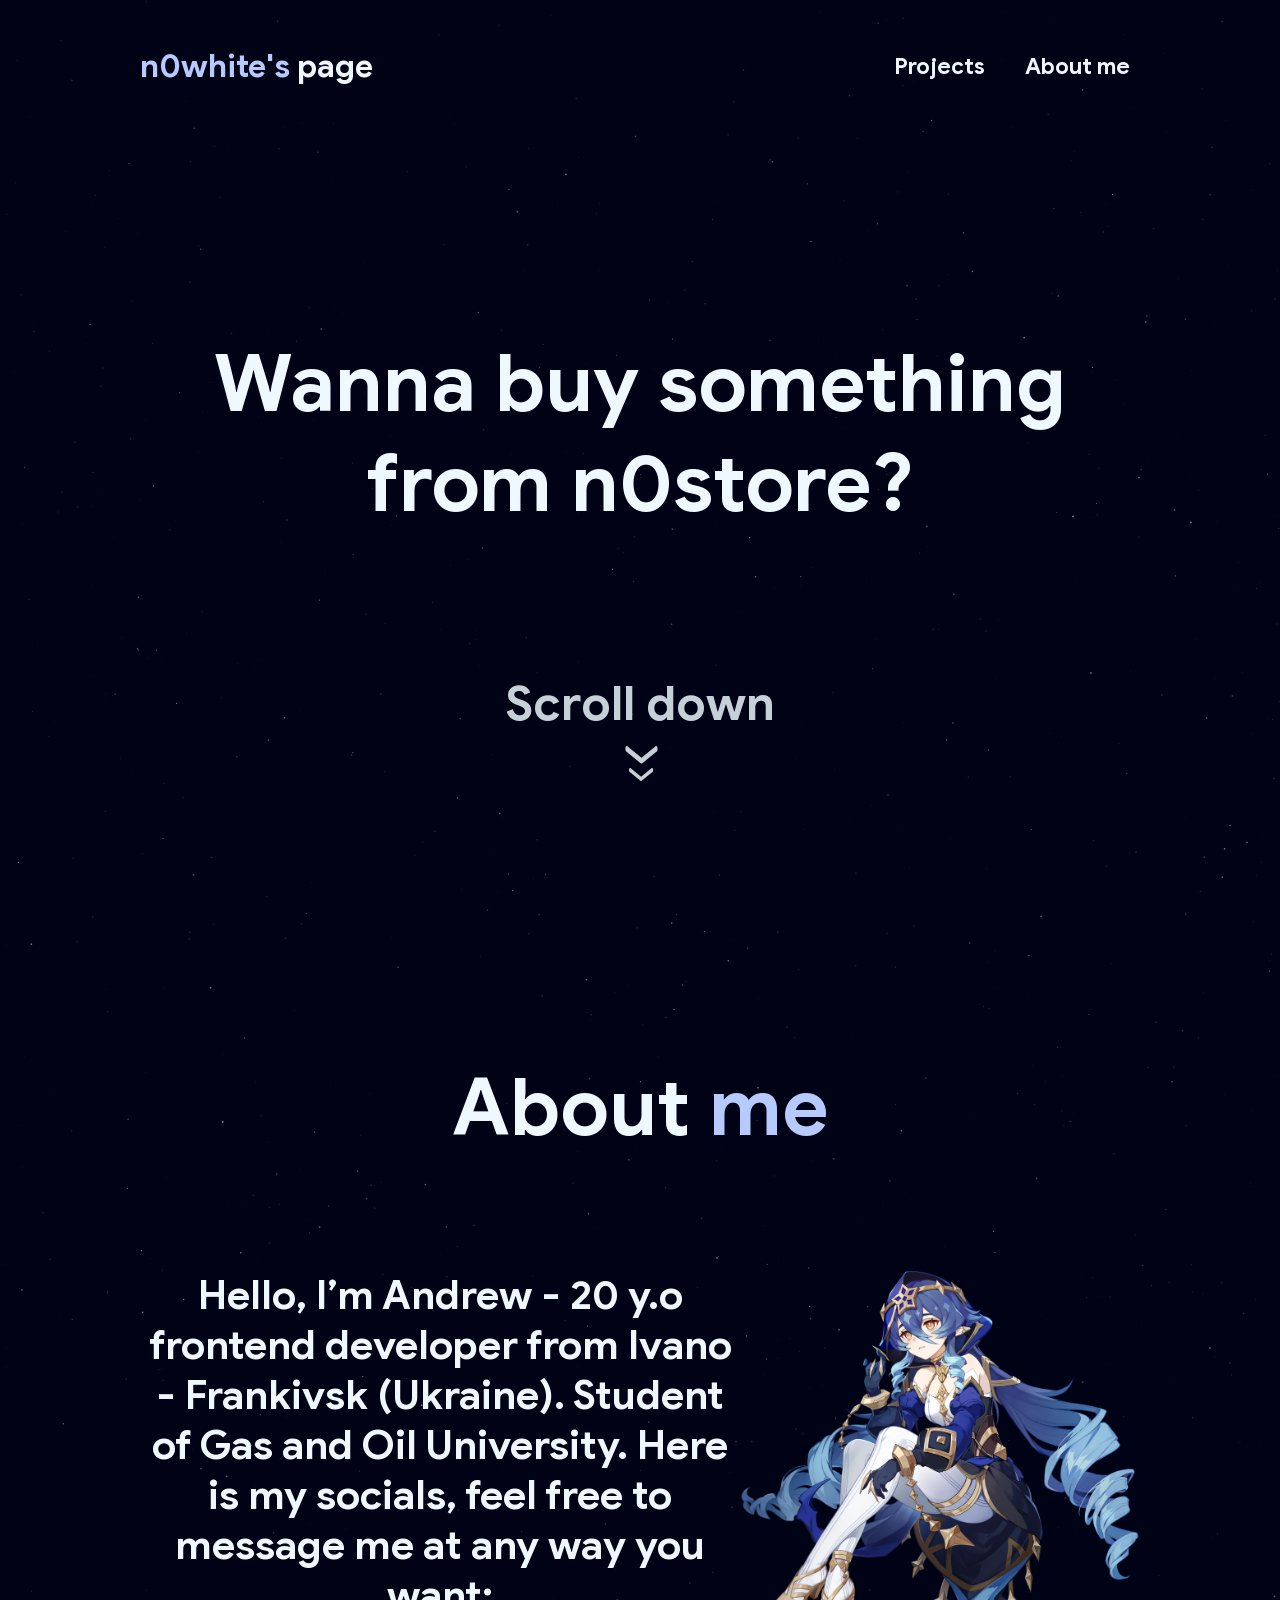
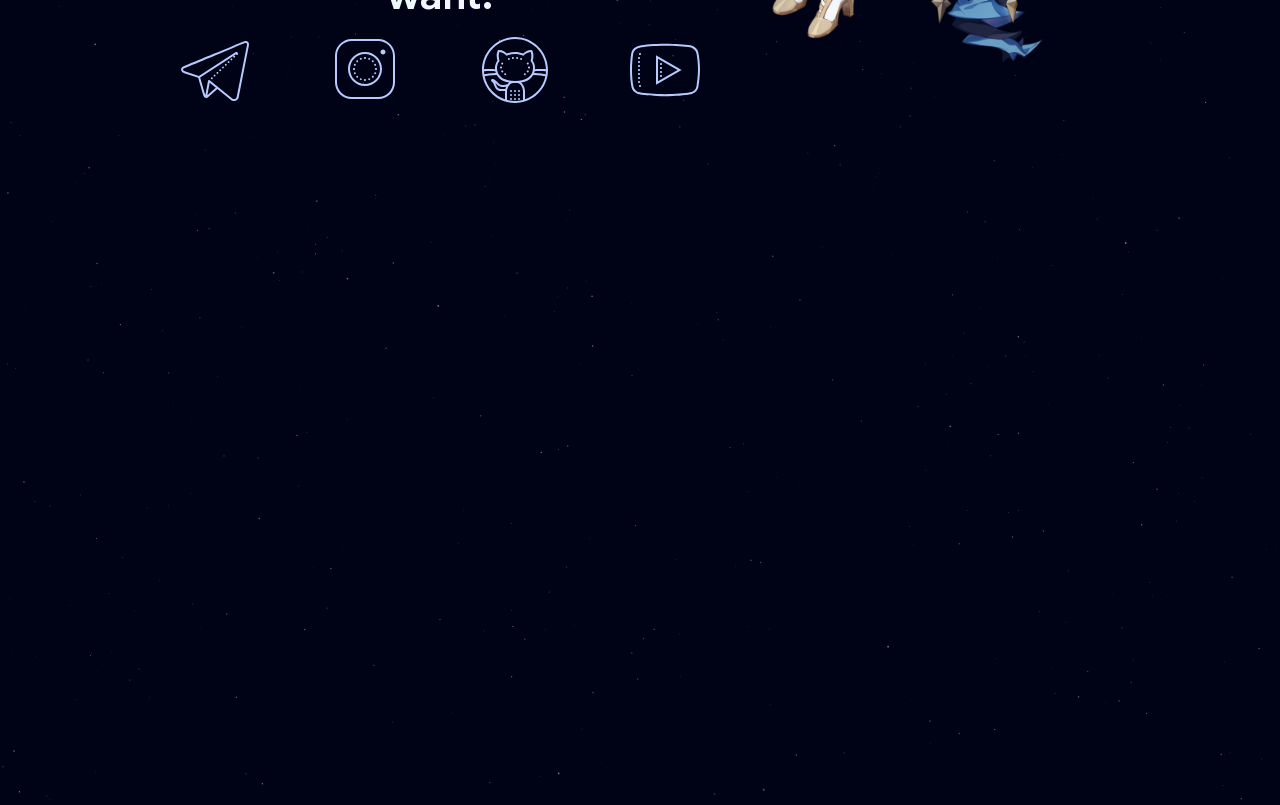
==== commit 562ad788: "easter egg" ====
--- a/index.html
+++ b/index.html
@@ -172,12 +172,23 @@
               </svg>
             </a>
           </div>
-          <img class="laylapic" src="/pics/layla.webp" alt="" />
+          <audio id="audio" src="/yametekudasaicat.mp3"></audio>
+          <a href="#aboutme" id="laylasound">
+            <img class="laylapic" src="/pics/layla.webp" alt="" />
+          </a>
         </div>
       </main>
     </div>
     <script src="particles.min.js"></script>
     <script src="custom.js"></script>
     <script src="https://unpkg.com/aos@next/dist/aos.js"></script>
+
+    <script>
+      document
+        .getElementById("laylasound")
+        .addEventListener("click", function () {
+          document.getElementById("audio").play();
+        });
+    </script>
   </body>
 </html>
--- a/styles.css
+++ b/styles.css
@@ -36,7 +36,7 @@
 }
 
 #animatedbg {
-  height: 2600px;
+  height: 2400px;
   position: absolute;
   top: 0;
   left: 0;
@@ -44,7 +44,7 @@
   bottom: 0;
   z-index: -1;
 }
-@media (max-width: 40rem) {
+@media (max-width: 770px), (max-height: 770px) {
   #animatedbg {
     height: 1700px;
   }
@@ -74,7 +74,7 @@
 .brand span {
   color: #b6cafd;
 }
-@media (max-width: 40rem) {
+@media (max-width: 770px), (max-height: 770px) {
   .brand {
     font-size: 1.2rem;
   }
@@ -112,7 +112,7 @@
 .main-nav_item a:hover::after {
   width: 100%;
 }
-@media (max-width: 40rem) {
+@media (max-width: 770px), (max-height: 770px) {
   .main-nav_item a {
     font-size: 1rem;
   }
@@ -126,7 +126,7 @@
   font-size: 5rem;
   text-align: center;
 }
-@media (max-width: 40rem) {
+@media (max-width: 770px), (max-height: 770px) {
   .bite-on-money {
     font-size: 2.5rem;
   }
@@ -152,7 +152,7 @@
     background-size: 1500px;
   }
 }
-@media (max-width: 40rem) {
+@media (max-width: 440px) {
   @keyframes reveal-background {
     0% {
       background-size: 0;
@@ -208,16 +208,21 @@
   align-items: center;
   height: 30vh;
   font-size: 3rem;
-  font-weight: 500;
+  font-weight: 768;
   text-align: center;
   color: #c6d0d8;
   text-decoration: none;
 }
-@media (max-width: 40rem) {
+@media (max-width: 770px), (max-height: 770px) {
   .scroll-down a {
     margin-top: 50px;
     font-size: 1.5rem;
     justify-content: center;
+  }
+}
+@media (max-height: 420px) and (orientation: landscape) {
+  .scroll-down a {
+    justify-content: flex-start;
   }
 }
 
@@ -227,7 +232,7 @@
   fill: #c6d0d8;
   animation: blink 4s infinite;
 }
-@media (max-width: 40rem) {
+@media (max-width: 770px), (max-height: 770px) {
   .scroll-icon {
     width: 20px;
     height: 20px;
@@ -242,7 +247,7 @@
   fill: #c6d0d8;
   animation: blink 4s infinite;
 }
-@media (max-width: 40rem) {
+@media (max-width: 770px), (max-height: 770px) {
   .scroll-icon2 {
     margin-top: 5px;
     height: 15px;
@@ -291,13 +296,13 @@
     align-self: center;
   }
 }
-@media (max-width: 40rem) {
+@media (max-width: 770px), (max-height: 770px) {
   .about-me p {
     padding-top: 20px;
     align-self: center;
   }
 }
-@media (max-width: 40rem) {
+@media (max-width: 770px), (max-height: 770px) {
   .about-me {
     grid-template-columns: 1fr 1fr;
     grid-template-areas: "am am" "text text" "icons icons" "pic pic";
@@ -317,7 +322,7 @@
     align-self: center;
   }
 }
-@media (max-width: 40rem) {
+@media (max-width: 770px), (max-height: 770px) {
   .social-icons {
     padding-top: 20px;
     align-self: center;
@@ -332,13 +337,17 @@
 .social-icon:hover {
   fill: #f0f8ff;
 }
-@media (max-width: 40rem) {
+@media (max-width: 770px), (max-height: 770px) {
   .social-icon {
     padding: 0;
     margin: 0 0.9rem;
     width: 50px;
     height: 50px;
   }
+}
+
+#laylasound {
+  grid-area: pic;
 }
 
 .laylapic {
@@ -356,7 +365,7 @@
     align-self: center;
   }
 }
-@media (max-width: 40rem) {
+@media (max-width: 770px), (max-height: 770px) {
   .laylapic {
     margin-top: 2rem;
   }
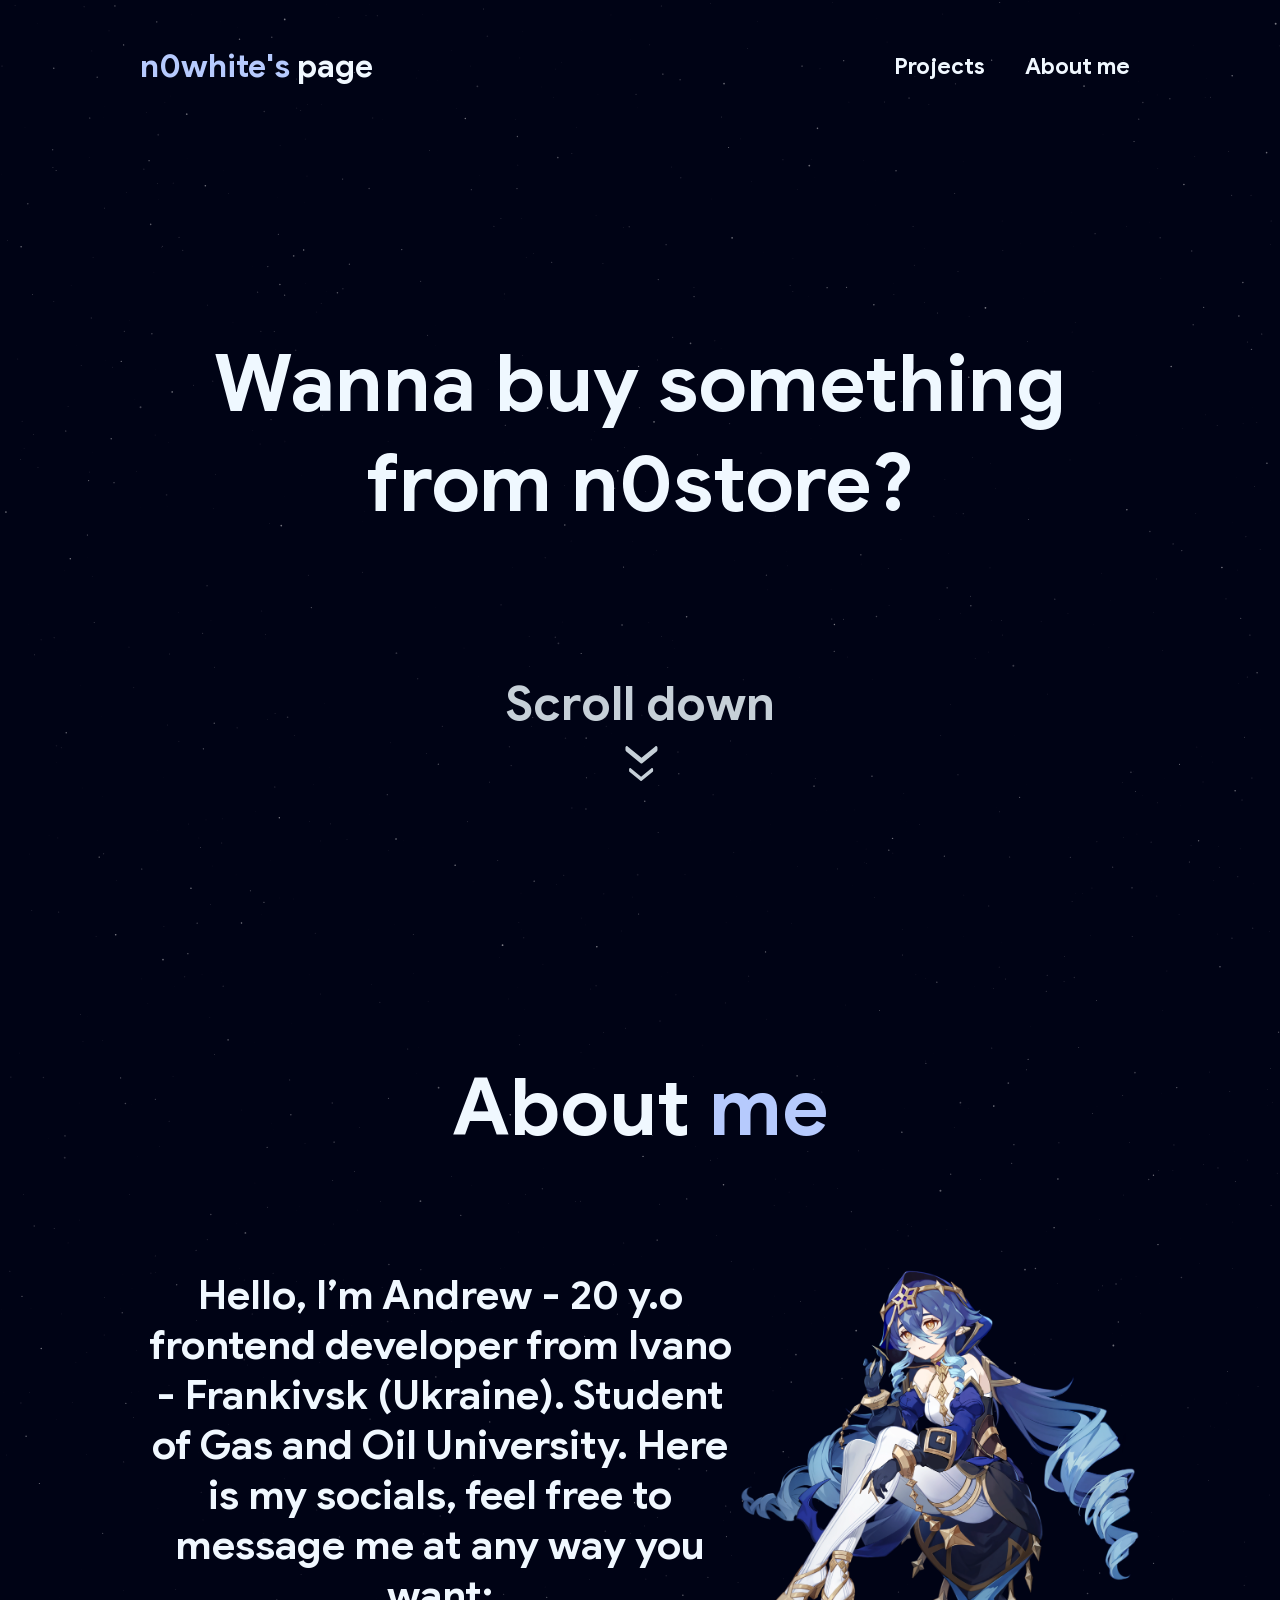
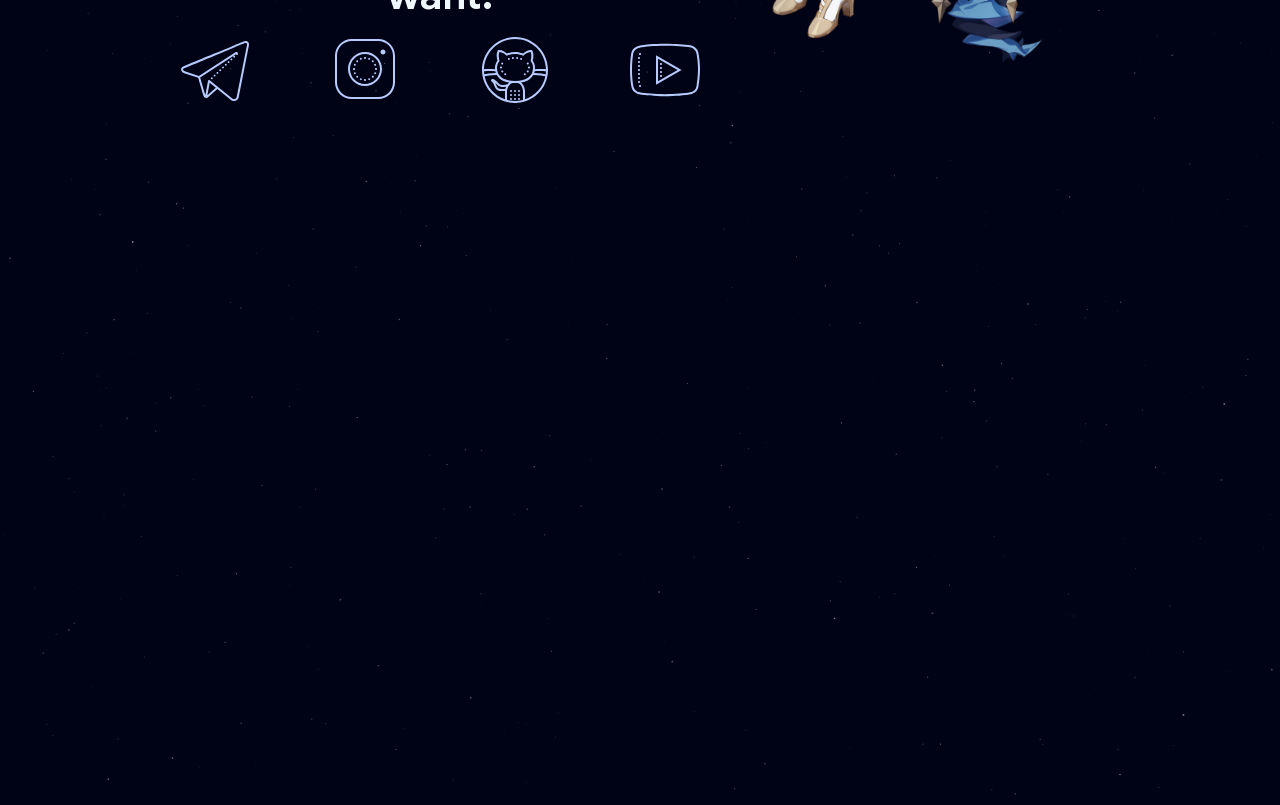
==== commit 53d65c73: "performance improvement" ====
--- a/index.html
+++ b/index.html
@@ -9,6 +9,9 @@
     <link rel="stylesheet" href="https://unpkg.com/aos@next/dist/aos.css" />
     <script src="script.js"></script>
     <title>n0white</title>
+    <script src="particles.min.js" defer></script>
+    <script src="custom.js" defer></script>
+    <script src="https://unpkg.com/aos@next/dist/aos.js" defer></script>
   </head>
   <body>
     <div class="container">
@@ -179,9 +182,6 @@
         </div>
       </main>
     </div>
-    <script src="particles.min.js"></script>
-    <script src="custom.js"></script>
-    <script src="https://unpkg.com/aos@next/dist/aos.js"></script>
 
     <script>
       document
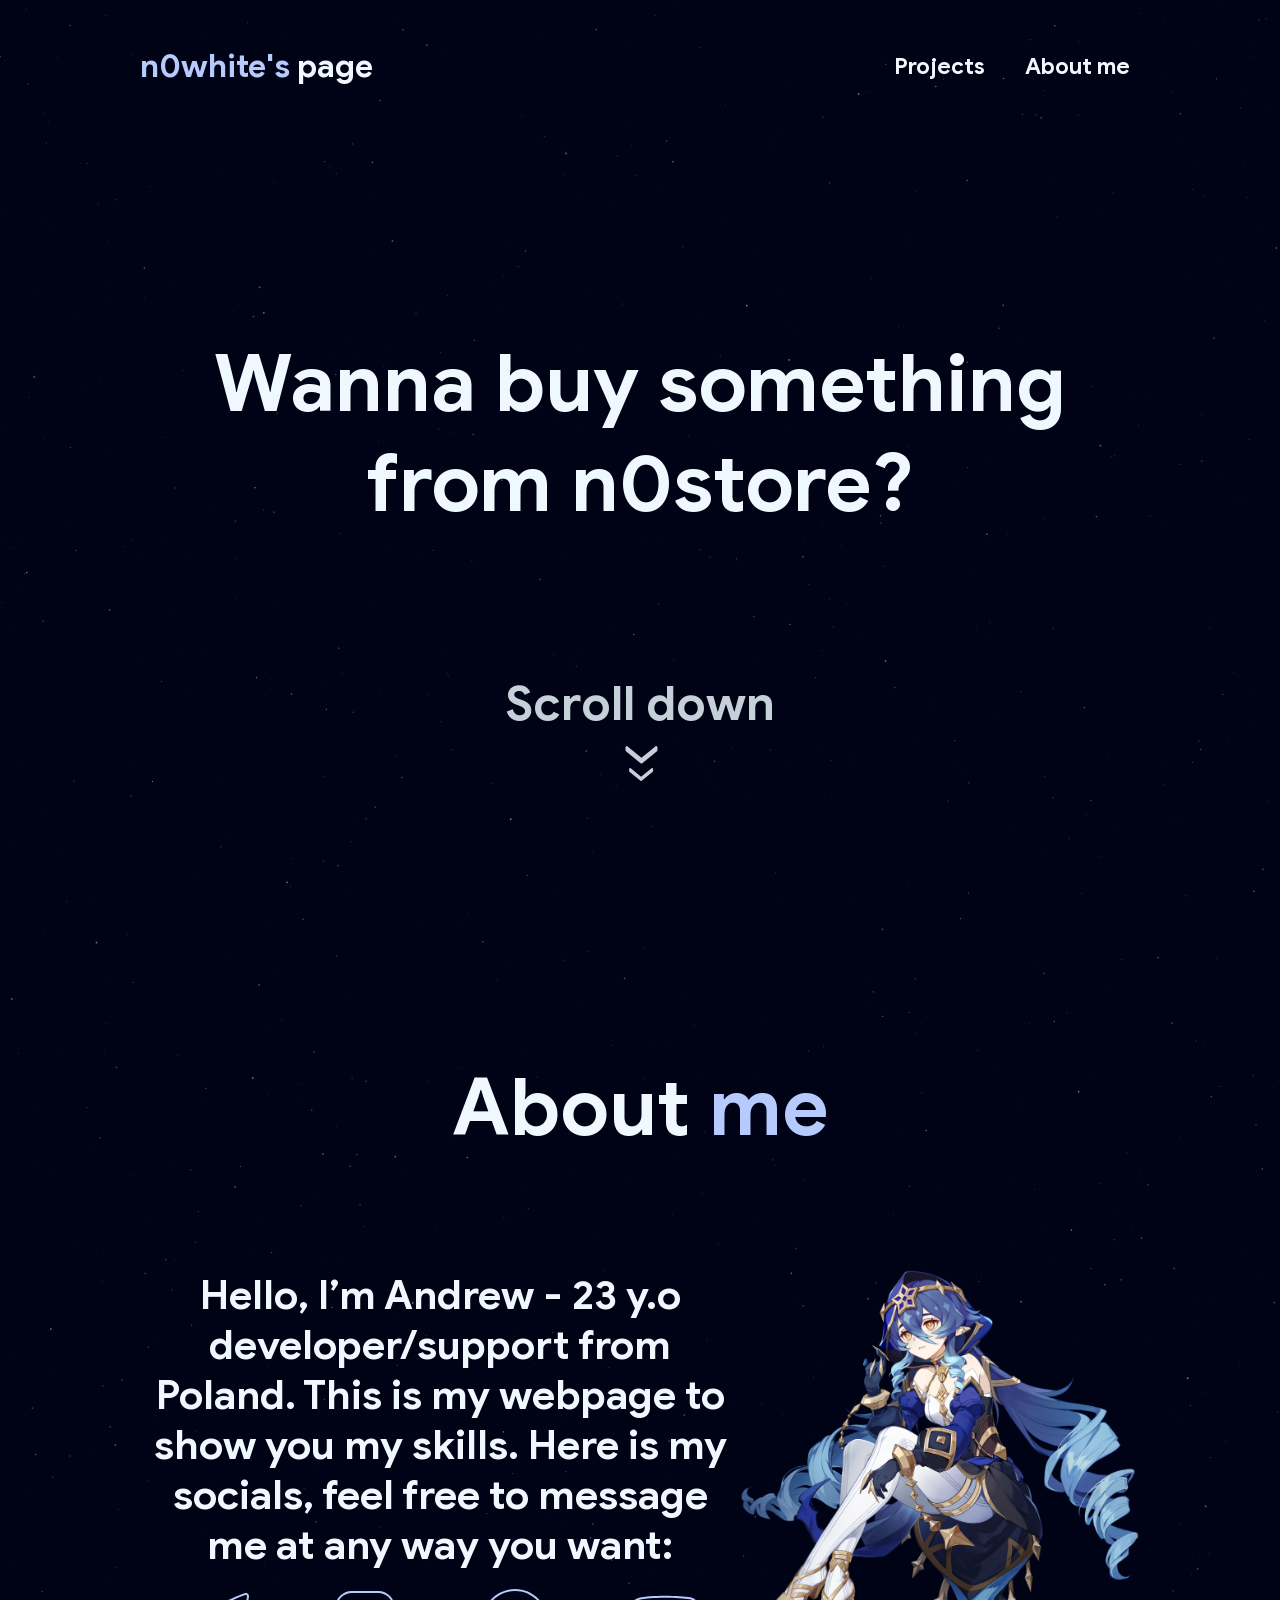
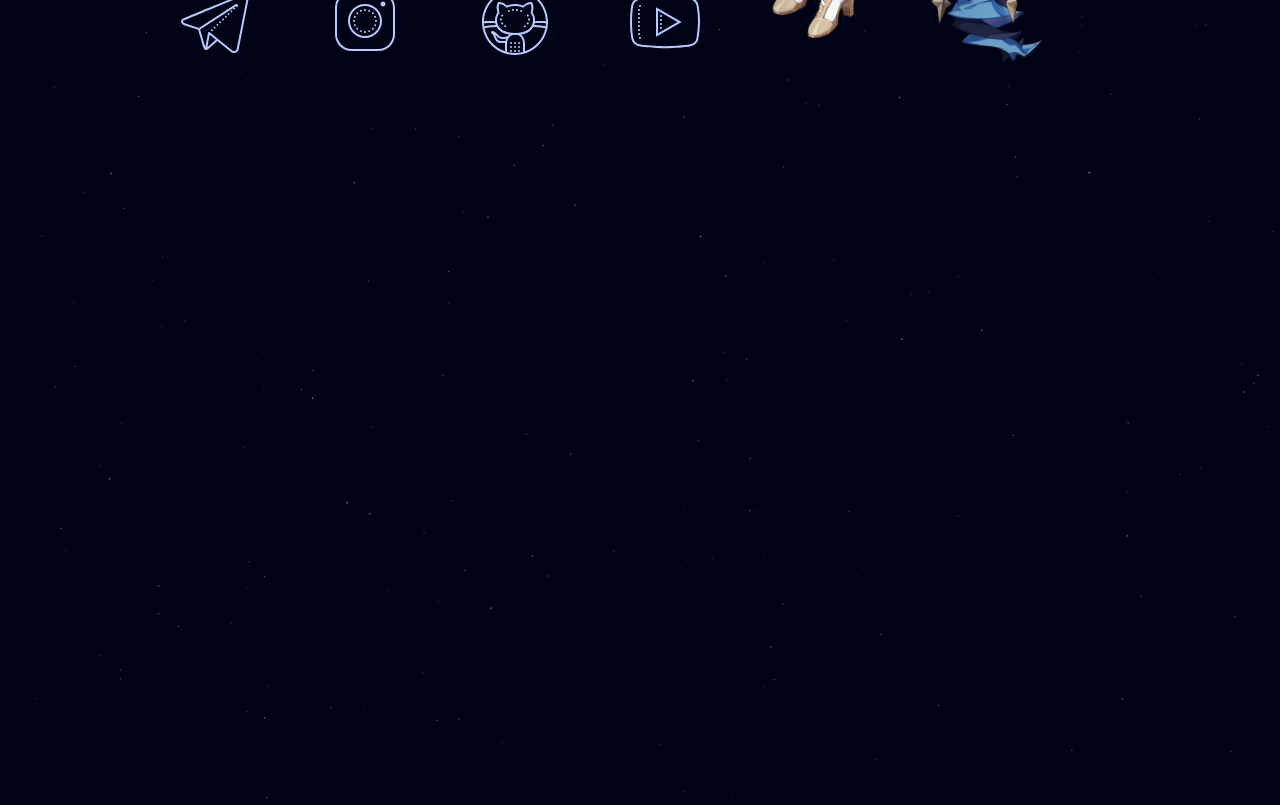
==== commit 55a78a22: "Update personal introduction in index.html" ====
--- a/index.html
+++ b/index.html
@@ -113,8 +113,8 @@
         <div class="about-me" id="about">
           <h1>About <span>me</span></h1>
           <p>
-            Hello, I’m Andrew - 20 y.o frontend developer from Ivano - Frankivsk
-            (Ukraine). Student of Gas and Oil University. Here is my socials,
+            Hello, I’m Andrew - 23 y.o developer/support from Poland.
+            This is my webpage to show you my skills. Here is my socials,
             feel free to message me at any way you want:
           </p>
 
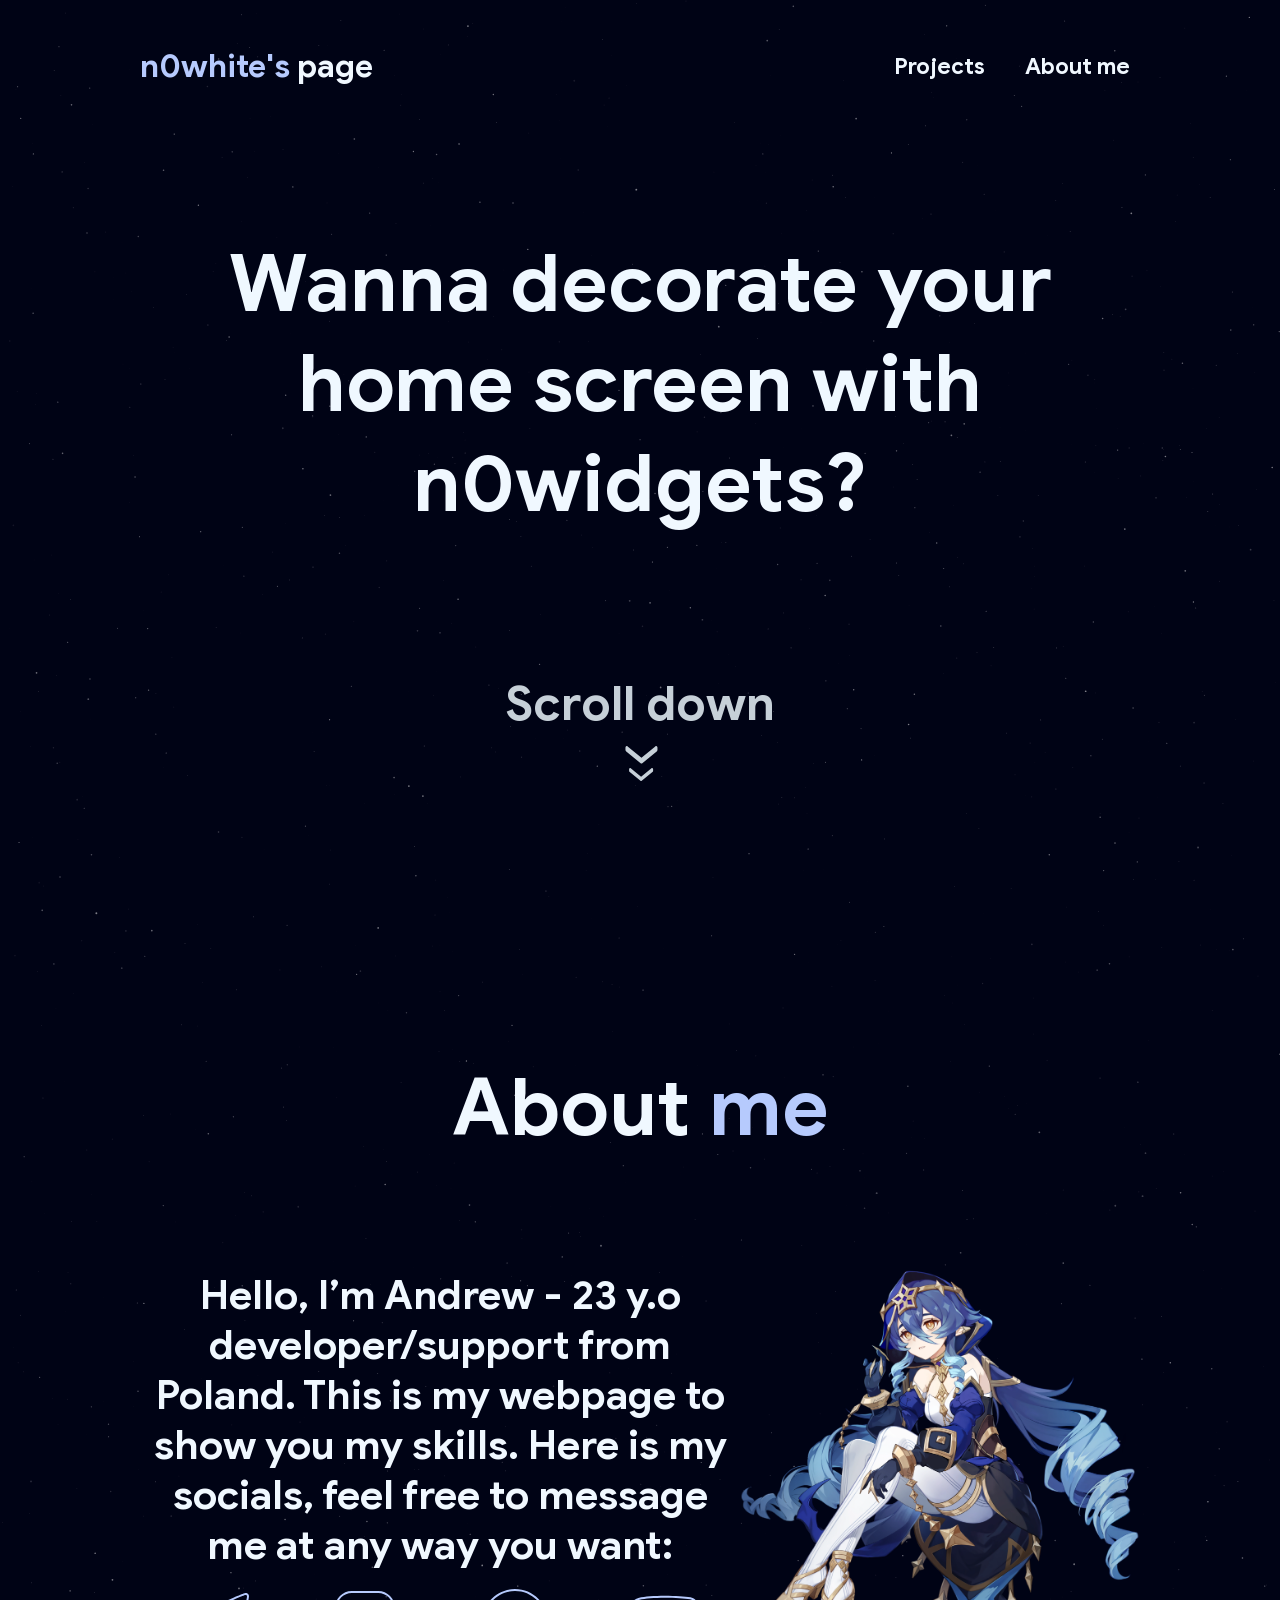
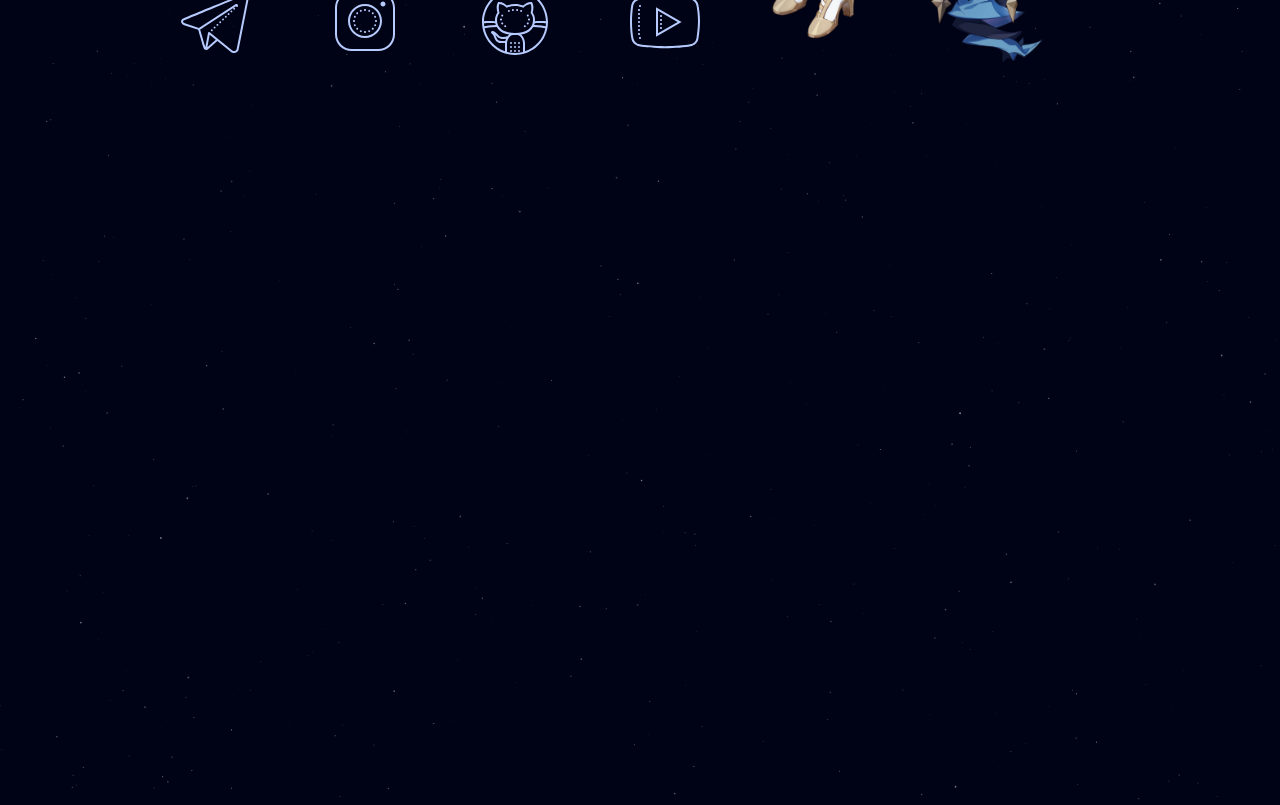
==== commit fc3ce3c3: "Update text for home screen decoration" ====
--- a/index.html
+++ b/index.html
@@ -34,12 +34,12 @@
       <main>
         <div class="bite-on-money">
           <p class="bite-on-money__text">
-            Wanna buy something from
+            Wanna decorate your home screen with
             <a
               class="bite-on-money__link"
               href="https://t.me/n0store"
               target="_blank"
-              >n0store?</a
+              >n0widgets?</a
             >
           </p>
         </div>
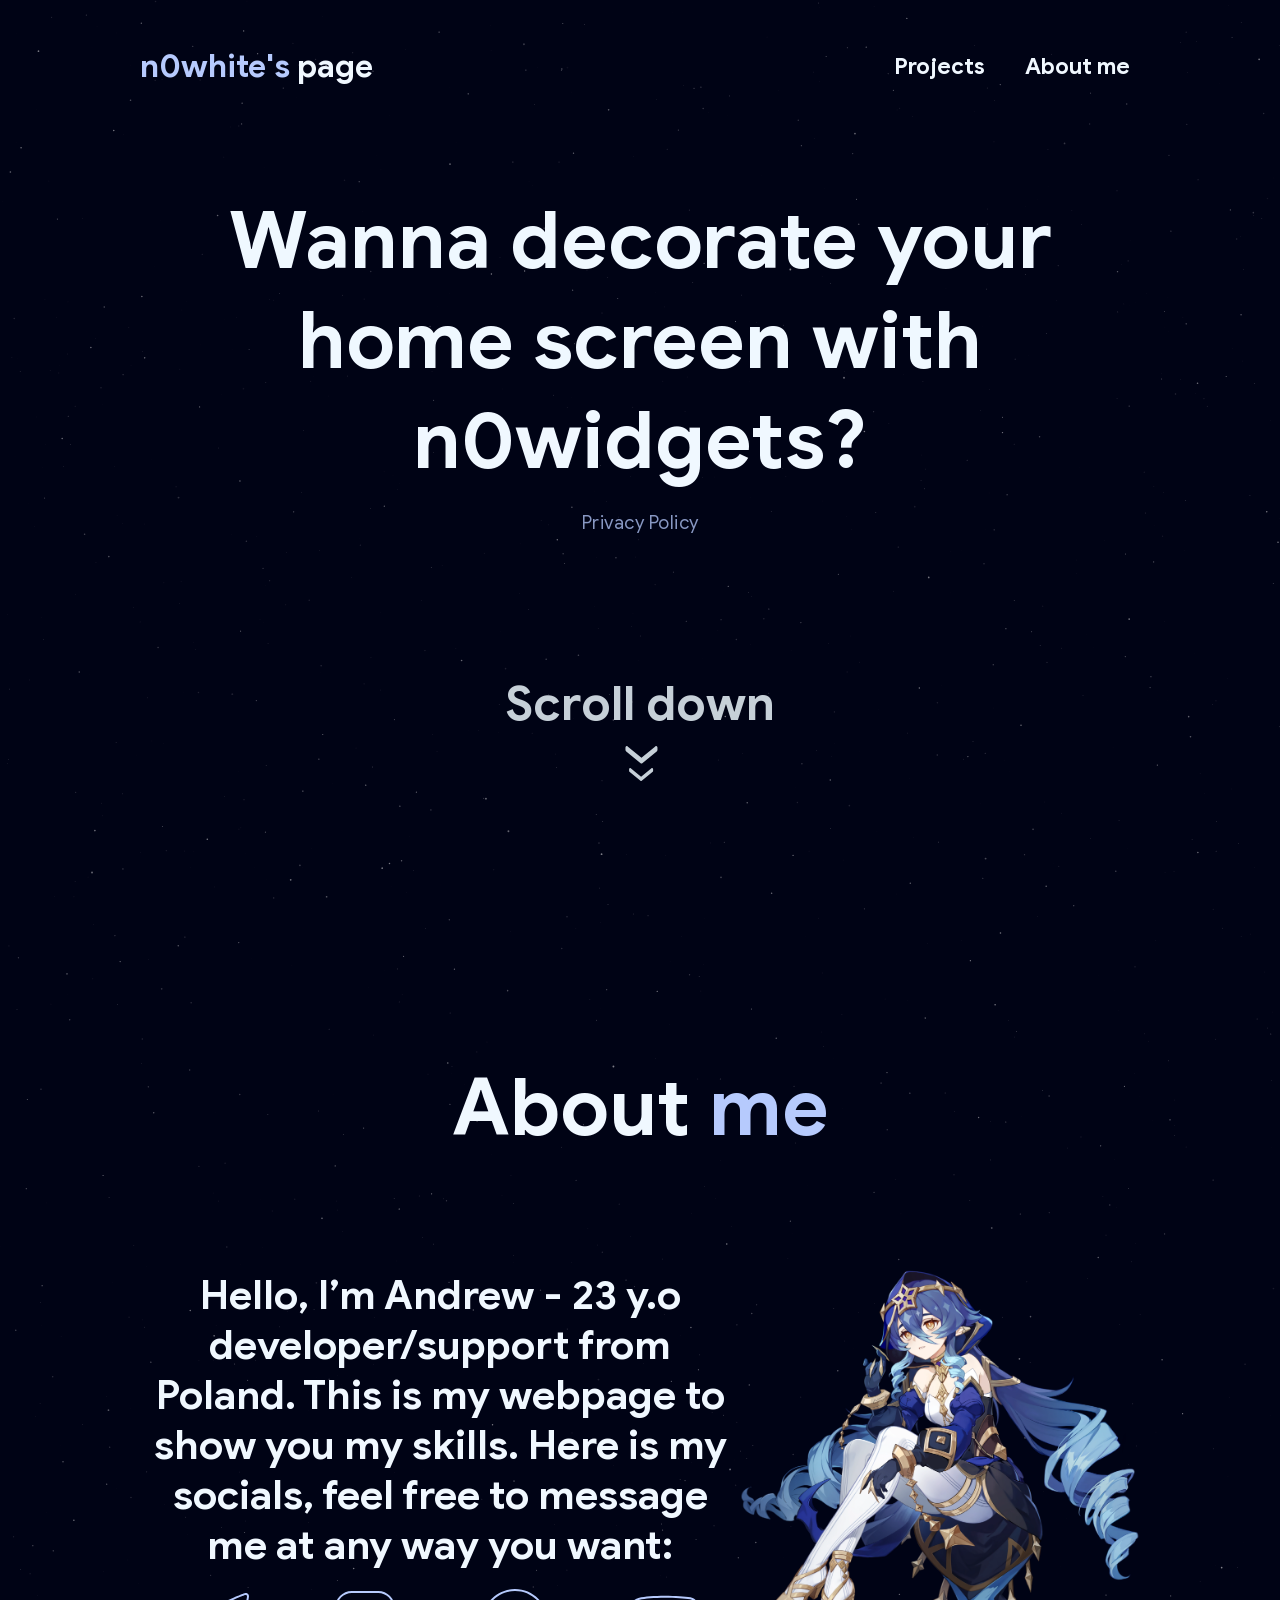
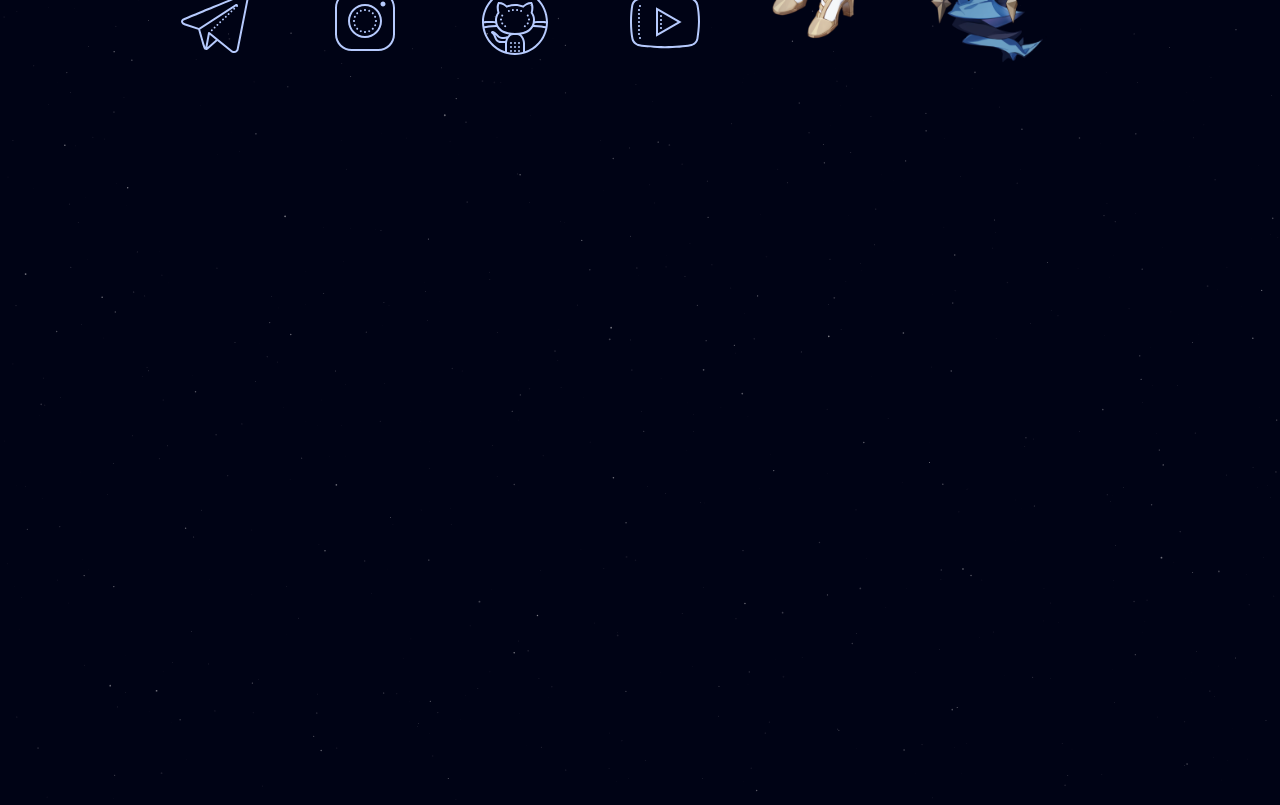
==== commit aaf94b5e: "refactor: simplify layout and remove redundant sections in index.html and styles" ====
--- a/index.html
+++ b/index.html
@@ -1,194 +1,129 @@
 <!DOCTYPE html>
 <html lang="en">
-  <head>
-    <meta charset="UTF-8" />
-    <meta http-equiv="X-UA-Compatible" content="IE=edge" />
-    <meta name="viewport" content="width=device-width, initial-scale=1.0" />
-    <link rel="shortcut icon" href="/pics/heart.png" />
-    <link rel="stylesheet" href="styles.css" />
-    <link rel="stylesheet" href="https://unpkg.com/aos@next/dist/aos.css" />
-    <script src="script.js"></script>
-    <title>n0white</title>
-    <script src="particles.min.js" defer></script>
-    <script src="custom.js" defer></script>
-    <script src="https://unpkg.com/aos@next/dist/aos.js" defer></script>
-  </head>
-  <body>
-    <div class="container">
-      <div id="animatedbg"></div>
-      <header class="main-header">
-        <div>
-          <a href="index.html" class="brand"> <span>n0white's</span> page </a>
-        </div>
-        <nav class="main-nav">
-          <ul class="main-nav_items">
-            <li class="main-nav_item">
-              <a href="https://github.com/n0white">Projects</a>
-            </li>
-            <li class="main-nav_item">
-              <a href="#about">About me</a>
-            </li>
-          </ul>
-        </nav>
-      </header>
-      <main>
-        <div class="bite-on-money">
-          <p class="bite-on-money__text">
-            Wanna decorate your home screen with
-            <a
-              class="bite-on-money__link"
-              href="https://t.me/n0store"
-              target="_blank"
-              >n0widgets?</a
-            >
-          </p>
-        </div>
-        <div class="scroll-down">
-          <a href="#about"
-            >Scroll down
-            <svg
-              class="scroll-icon"
-              version="1.1"
-              xmlns="http://www.w3.org/2000/svg"
-              xmlns:xlink="http://www.w3.org/1999/xlink"
-              viewBox="0,0,256,256"
-            >
-              <g
-                fill-rule="nonzero"
-                stroke="none"
-                stroke-width="1"
-                stroke-linecap="butt"
-                stroke-linejoin="miter"
-                stroke-miterlimit="10"
-                stroke-dasharray=""
-                stroke-dashoffset="0"
-                font-family="none"
-                font-weight="none"
-                font-size="none"
-                text-anchor="none"
-                style="mix-blend-mode: normal"
-              >
-                <g
-                  transform="translate(265.3624,0.75829) rotate(90) scale(8.53333,8.53333)"
-                >
-                  <path
-                    d="M12,27h-2c-0.386,0 -0.738,-0.223 -0.904,-0.572c-0.166,-0.349 -0.115,-0.762 0.13,-1.062l8.482,-10.366l-8.482,-10.367c-0.245,-0.299 -0.295,-0.712 -0.13,-1.062c0.165,-0.35 0.518,-0.571 0.904,-0.571h2c0.3,0 0.584,0.135 0.774,0.367l9,11c0.301,0.369 0.301,0.898 0,1.267l-9,11c-0.19,0.231 -0.474,0.366 -0.774,0.366z"
-                  ></path>
-                </g>
+
+<head>
+  <meta charset="UTF-8" />
+  <meta http-equiv="X-UA-Compatible" content="IE=edge" />
+  <meta name="viewport" content="width=device-width, initial-scale=1.0" />
+  <link rel="shortcut icon" href="/pics/heart.png" />
+  <link rel="stylesheet" href="styles.css" />
+  <link rel="stylesheet" href="https://unpkg.com/aos@next/dist/aos.css" />
+  <script src="script.js"></script>
+  <title>n0white</title>
+  <script src="particles.min.js" defer></script>
+  <script src="custom.js" defer></script>
+  <script src="https://unpkg.com/aos@next/dist/aos.js" defer></script>
+</head>
+
+<body>
+  <div class="container">
+    <div id="animatedbg"></div>
+    <header class="main-header">
+      <div>
+        <a href="index.html" class="brand"> <span>n0white's</span> page </a>
+      </div>
+      <nav class="main-nav">
+        <ul class="main-nav_items">
+          <li class="main-nav_item">
+            <a href="https://github.com/n0white">Projects</a>
+          </li>
+          <li class="main-nav_item">
+            <a href="#about">About me</a>
+          </li>
+        </ul>
+      </nav>
+    </header>
+    <main>
+      <div class="bite-on-money">
+        <p class="bite-on-money__text">
+          Wanna decorate your home screen with
+          <a class="bite-on-money__link" href="https://play.google.com/store/apps/details?id=com.n0white.n0widgets"
+            target="_blank">n0widgets?</a>
+        </p>
+        <a class="bite-on-money__policy" href="https://n0white.n0apps.com/n0widgets.policy/"
+          target="_blank">Privacy Policy</a>
+      </div>
+      <div class="scroll-down">
+        <a href="#about">Scroll down
+          <svg class="scroll-icon" version="1.1" xmlns="http://www.w3.org/2000/svg"
+            xmlns:xlink="http://www.w3.org/1999/xlink" viewBox="0,0,256,256">
+            <g fill-rule="nonzero" stroke="none" stroke-width="1" stroke-linecap="butt" stroke-linejoin="miter"
+              stroke-miterlimit="10" stroke-dasharray="" stroke-dashoffset="0" font-family="none" font-weight="none"
+              font-size="none" text-anchor="none" style="mix-blend-mode: normal">
+              <g transform="translate(265.3624,0.75829) rotate(90) scale(8.53333,8.53333)">
+                <path
+                  d="M12,27h-2c-0.386,0 -0.738,-0.223 -0.904,-0.572c-0.166,-0.349 -0.115,-0.762 0.13,-1.062l8.482,-10.366l-8.482,-10.367c-0.245,-0.299 -0.295,-0.712 -0.13,-1.062c0.165,-0.35 0.518,-0.571 0.904,-0.571h2c0.3,0 0.584,0.135 0.774,0.367l9,11c0.301,0.369 0.301,0.898 0,1.267l-9,11c-0.19,0.231 -0.474,0.366 -0.774,0.366z">
+                </path>
               </g>
+            </g>
+          </svg>
+          <svg class="scroll-icon2" version="1.1" xmlns="http://www.w3.org/2000/svg"
+            xmlns:xlink="http://www.w3.org/1999/xlink" viewBox="0,0,256,256">
+            <g fill-rule="nonzero" stroke="none" stroke-width="1" stroke-linecap="butt" stroke-linejoin="miter"
+              stroke-miterlimit="10" stroke-dasharray="" stroke-dashoffset="0" font-family="none" font-weight="none"
+              font-size="none" text-anchor="none" style="mix-blend-mode: normal">
+              <g transform="translate(265.3624,0.75829) rotate(90) scale(8.53333,8.53333)">
+                <path
+                  d="M12,27h-2c-0.386,0 -0.738,-0.223 -0.904,-0.572c-0.166,-0.349 -0.115,-0.762 0.13,-1.062l8.482,-10.366l-8.482,-10.367c-0.245,-0.299 -0.295,-0.712 -0.13,-1.062c0.165,-0.35 0.518,-0.571 0.904,-0.571h2c0.3,0 0.584,0.135 0.774,0.367l9,11c0.301,0.369 0.301,0.898 0,1.267l-9,11c-0.19,0.231 -0.474,0.366 -0.774,0.366z">
+                </path>
+              </g>
+            </g>
+          </svg>
+        </a>
+      </div>
+      <div class="about-me" id="about">
+        <h1>About <span>me</span></h1>
+        <p>
+          Hello, I’m Andrew - 23 y.o developer/support from Poland.
+          This is my webpage to show you my skills. Here is my socials,
+          feel free to message me at any way you want:
+        </p>
+
+        <div class="social-icons">
+          <a href="https://t.me/n0white" target="_blank">
+            <svg class="social-icon" xmlns="http://www.w3.org/2000/svg" x="0px" y="0px" viewBox="0 0 80 80">
+              <path
+                d="M 70.511719 10.986328 C 69.833089 11.015588 69.157051 11.196735 68.537109 11.4375 L 68.535156 11.4375 C 67.931048 11.673297 64.049934 13.281226 58.392578 15.628906 C 52.735222 17.976586 45.3821 21.032905 38.091797 24.064453 C 23.51119 30.12755 9.1835937 36.091797 9.1835938 36.091797 L 9.2480469 36.068359 C 9.2480469 36.068359 8.4485192 36.330303 7.6484375 36.871094 C 7.2483967 37.141489 6.8283994 37.486951 6.4960938 37.966797 C 6.163788 38.446643 5.9299055 39.103809 6.0195312 39.808594 C 6.1812736 41.080477 7.0482024 41.912426 7.7636719 42.412109 C 8.4791414 42.911793 9.1660156 43.148437 9.1660156 43.148438 L 9.1738281 43.152344 L 23.1875 47.785156 C 23.418097 48.587707 27.163839 61.631062 28.046875 64.384766 C 28.50876 65.826709 28.935922 66.627156 29.335938 67.130859 C 29.535944 67.382711 29.733459 67.561543 29.931641 67.683594 C 30.016841 67.736064 30.101273 67.771554 30.183594 67.802734 C 30.197014 67.807834 30.211349 67.817736 30.224609 67.822266 C 30.252855 67.83191 30.267938 67.831811 30.302734 67.839844 C 31.62302 68.328201 32.738281 67.476563 32.738281 67.476562 L 32.769531 67.453125 L 42.376953 59 L 56.585938 70.394531 L 56.710938 70.449219 C 58.991132 71.431474 60.875783 70.891854 61.970703 70.027344 C 63.065623 69.162833 63.509766 68.03125 63.509766 68.03125 L 63.544922 67.943359 L 73.794922 16.097656 C 74.046117 14.98858 74.071392 14.057617 73.853516 13.257812 C 73.635643 12.458006 73.128863 11.807693 72.5 11.443359 C 71.871137 11.079025 71.190348 10.957066 70.511719 10.986328 z M 70.566406 13.021484 C 70.96444 13.004357 71.29991 13.059037 71.498047 13.173828 C 71.696183 13.288619 71.824951 13.420226 71.923828 13.783203 C 72.022708 14.14618 72.046557 14.758873 71.84375 15.654297 L 71.839844 15.667969 L 61.630859 67.3125 C 61.615849 67.34707 61.352842 67.965627 60.730469 68.457031 C 60.102941 68.952505 59.248838 69.318622 57.578125 68.626953 L 34.738281 50.310547 A 1.0001 1.0001 0 0 0 34 50 A 1.0001 1.0001 0 0 0 32.988281 50.974609 L 30.384766 64.923828 C 30.251656 64.61729 30.108215 64.257609 29.953125 63.773438 C 29.147161 61.260079 25.522903 48.675314 25.166016 47.435547 L 61.013672 24.226562 A 1.0001 1.0001 0 0 0 62 25 A 1.0001 1.0001 0 0 0 62.988281 23.783203 C 63.014848 23.477186 62.989225 23.17624 62.855469 22.876953 C 62.639651 22.394056 62.128723 22.100054 61.765625 22.03125 C 61.039429 21.893642 60.566406 22.158203 60.566406 22.158203 L 60.466797 22.195312 L 23.857422 45.900391 L 9.8261719 41.261719 L 9.8222656 41.259766 C 9.8185507 41.25848 9.3777555 41.099419 8.9082031 40.771484 C 8.4366726 40.442168 8.062164 40.014757 8.0039062 39.556641 C 7.9835322 39.396426 8.0143062 39.287873 8.140625 39.105469 C 8.2669443 38.923065 8.501119 38.707449 8.7675781 38.527344 C 9.3004964 38.167134 9.8886719 37.962891 9.8886719 37.962891 L 9.9199219 37.951172 L 9.953125 37.9375 C 9.953125 37.9375 24.279232 31.97306 38.859375 25.910156 C 46.149446 22.878704 53.503668 19.823883 59.160156 17.476562 C 64.816644 15.129243 68.856374 13.458984 69.261719 13.300781 C 69.707777 13.127547 70.168373 13.038612 70.566406 13.021484 z M 59.199219 25.699219 L 58.398438 26.101562 L 58.240234 26.984375 L 58.853516 27.638672 L 59.199219 27.699219 L 60 27.298828 L 60.158203 26.416016 L 59.546875 25.761719 L 59.199219 25.699219 z M 56.400391 28.400391 L 55.599609 28.800781 L 55.441406 29.683594 L 56.052734 30.337891 L 56.400391 30.400391 L 57.201172 29.998047 L 57.359375 29.117188 L 56.746094 28.462891 L 56.400391 28.400391 z M 53.599609 31.099609 L 52.798828 31.501953 L 52.640625 32.382812 L 53.251953 33.037109 L 53.599609 33.099609 L 54.400391 32.699219 L 54.558594 31.816406 L 53.947266 31.162109 L 53.599609 31.099609 z M 50.800781 33.800781 L 49.998047 34.201172 L 49.841797 35.083984 L 50.453125 35.738281 L 50.800781 35.800781 L 51.601562 35.398438 L 51.759766 34.517578 L 51.146484 33.861328 L 50.800781 33.800781 z M 48 36.5 L 47.199219 36.902344 L 47.041016 37.783203 L 47.652344 38.4375 L 48 38.5 L 48.800781 38.099609 L 48.958984 37.216797 L 48.347656 36.5625 L 48 36.5 z M 45.199219 39.199219 L 44.398438 39.601562 L 44.240234 40.484375 L 44.853516 41.138672 L 45.199219 41.199219 L 46.001953 40.798828 L 46.158203 39.916016 L 45.546875 39.261719 L 45.199219 39.199219 z M 42.400391 41.900391 L 41.599609 42.300781 L 41.441406 43.183594 L 42.052734 43.837891 L 42.400391 43.900391 L 43.201172 43.498047 L 43.359375 42.617188 L 42.746094 41.962891 L 42.400391 41.900391 z M 39.599609 44.599609 L 38.798828 45.001953 L 38.640625 45.882812 L 39.253906 46.537109 L 39.599609 46.599609 L 40.400391 46.199219 L 40.558594 45.316406 L 39.947266 44.662109 L 39.599609 44.599609 z M 36.800781 47.300781 L 35.998047 47.701172 L 35.841797 48.583984 L 36.453125 49.238281 L 36.800781 49.300781 L 37.601562 48.898438 L 37.759766 48.015625 L 37.146484 47.361328 L 36.800781 47.300781 z M 34.675781 52.824219 L 40.794922 57.730469 L 32.378906 65.132812 L 34.675781 52.824219 z">
+              </path>
             </svg>
-            <svg
-              class="scroll-icon2"
-              version="1.1"
-              xmlns="http://www.w3.org/2000/svg"
-              xmlns:xlink="http://www.w3.org/1999/xlink"
-              viewBox="0,0,256,256"
-            >
-              <g
-                fill-rule="nonzero"
-                stroke="none"
-                stroke-width="1"
-                stroke-linecap="butt"
-                stroke-linejoin="miter"
-                stroke-miterlimit="10"
-                stroke-dasharray=""
-                stroke-dashoffset="0"
-                font-family="none"
-                font-weight="none"
-                font-size="none"
-                text-anchor="none"
-                style="mix-blend-mode: normal"
-              >
-                <g
-                  transform="translate(265.3624,0.75829) rotate(90) scale(8.53333,8.53333)"
-                >
-                  <path
-                    d="M12,27h-2c-0.386,0 -0.738,-0.223 -0.904,-0.572c-0.166,-0.349 -0.115,-0.762 0.13,-1.062l8.482,-10.366l-8.482,-10.367c-0.245,-0.299 -0.295,-0.712 -0.13,-1.062c0.165,-0.35 0.518,-0.571 0.904,-0.571h2c0.3,0 0.584,0.135 0.774,0.367l9,11c0.301,0.369 0.301,0.898 0,1.267l-9,11c-0.19,0.231 -0.474,0.366 -0.774,0.366z"
-                  ></path>
-                </g>
-              </g>
+          </a>
+          <a href="https://www.instagram.com/n0white.me" target="_blank">
+            <svg class="social-icon" xmlns="http://www.w3.org/2000/svg" x="0px" y="0px" viewBox="0 0 80 80">
+              <path
+                d="M 26.816406 9 C 17.542969 9 10 16.542969 10 25.816406 L 10 52.183594 C 10 61.457031 17.542969 69 26.816406 69 L 53.183594 69 C 62.457031 69 70 61.457031 70 52.183594 L 70 25.816406 C 70 16.542969 62.457031 9 53.183594 9 Z M 26.816406 11 L 53.183594 11 C 61.375 11 68 17.625 68 25.816406 L 68 52.183594 C 68 60.375 61.375 67 53.183594 67 L 26.816406 67 C 18.625 67 12 60.375 12 52.183594 L 12 25.816406 C 12 17.625 18.625 11 26.816406 11 Z M 58 19.5 C 56.621094 19.5 55.5 20.621094 55.5 22 C 55.5 23.378906 56.621094 24.5 58 24.5 C 59.378906 24.5 60.5 23.378906 60.5 22 C 60.5 20.621094 59.378906 19.5 58 19.5 Z M 40 22 C 30.621094 22 23 29.621094 23 39 C 23 48.378906 30.621094 56 40 56 C 49.378906 56 57 48.378906 57 39 C 57 29.621094 49.378906 22 40 22 Z M 40 24 C 48.296875 24 55 30.703125 55 39 C 55 47.296875 48.296875 54 40 54 C 31.703125 54 25 47.296875 25 39 C 25 30.703125 31.703125 24 40 24 Z M 40 27 C 39.449219 27 39 27.449219 39 28 C 39 28.550781 39.449219 29 40 29 C 40.550781 29 41 28.550781 41 28 C 41 27.449219 40.550781 27 40 27 Z M 35.796875 27.835938 C 35.664063 27.835938 35.53125 27.859375 35.40625 27.910156 C 34.898438 28.125 34.65625 28.707031 34.867188 29.21875 C 35.078125 29.730469 35.664063 29.972656 36.171875 29.761719 C 36.683594 29.546875 36.925781 28.964844 36.714844 28.453125 C 36.5625 28.082031 36.199219 27.839844 35.796875 27.835938 Z M 44.230469 27.835938 C 43.816406 27.828125 43.441406 28.070313 43.285156 28.453125 C 43.074219 28.964844 43.316406 29.546875 43.828125 29.761719 C 44.335938 29.972656 44.921875 29.730469 45.132813 29.21875 C 45.34375 28.707031 45.101563 28.125 44.59375 27.910156 C 44.476563 27.863281 44.355469 27.839844 44.230469 27.835938 Z M 32.234375 30.222656 C 31.964844 30.21875 31.707031 30.324219 31.515625 30.515625 C 31.125 30.90625 31.125 31.539063 31.515625 31.929688 C 31.90625 32.320313 32.539063 32.320313 32.929688 31.929688 C 33.320313 31.539063 33.320313 30.90625 32.929688 30.515625 C 32.746094 30.332031 32.496094 30.226563 32.234375 30.222656 Z M 47.792969 30.222656 C 47.519531 30.21875 47.261719 30.324219 47.070313 30.515625 C 46.679688 30.90625 46.679688 31.539063 47.070313 31.929688 C 47.460938 32.320313 48.09375 32.320313 48.484375 31.929688 C 48.875 31.539063 48.875 30.90625 48.484375 30.515625 C 48.300781 30.332031 48.050781 30.226563 47.792969 30.222656 Z M 50.171875 33.789063 C 50.035156 33.789063 49.902344 33.8125 49.78125 33.863281 C 49.269531 34.078125 49.027344 34.660156 49.238281 35.171875 C 49.449219 35.683594 50.035156 35.925781 50.546875 35.714844 C 51.054688 35.5 51.296875 34.917969 51.085938 34.40625 C 50.933594 34.035156 50.570313 33.792969 50.171875 33.789063 Z M 29.859375 33.792969 C 29.445313 33.78125 29.070313 34.027344 28.914063 34.40625 C 28.703125 34.917969 28.945313 35.503906 29.453125 35.714844 C 29.699219 35.816406 29.976563 35.816406 30.222656 35.714844 C 30.464844 35.613281 30.660156 35.417969 30.761719 35.171875 C 30.863281 34.925781 30.863281 34.652344 30.761719 34.40625 C 30.660156 34.160156 30.464844 33.964844 30.21875 33.863281 C 30.105469 33.820313 29.984375 33.792969 29.859375 33.792969 Z M 29 38 C 28.449219 38 28 38.449219 28 39 C 28 39.550781 28.449219 40 29 40 C 29.550781 40 30 39.550781 30 39 C 30 38.449219 29.550781 38 29 38 Z M 51 38 C 50.449219 38 50 38.449219 50 39 C 50 39.550781 50.449219 40 51 40 C 51.550781 40 52 39.550781 52 39 C 52 38.449219 51.550781 38 51 38 Z M 29.84375 42.207031 C 29.710938 42.207031 29.578125 42.234375 29.453125 42.285156 C 28.945313 42.496094 28.703125 43.082031 28.914063 43.59375 C 29.125 44.101563 29.710938 44.34375 30.21875 44.132813 C 30.730469 43.921875 30.972656 43.335938 30.761719 42.828125 C 30.609375 42.457031 30.246094 42.210938 29.84375 42.207031 Z M 50.1875 42.207031 C 49.773438 42.199219 49.398438 42.445313 49.238281 42.824219 C 49.027344 43.335938 49.269531 43.917969 49.78125 44.128906 C 50.292969 44.34375 50.875 44.101563 51.089844 43.589844 C 51.300781 43.078125 51.058594 42.496094 50.546875 42.28125 C 50.433594 42.234375 50.308594 42.210938 50.1875 42.207031 Z M 32.234375 45.777344 C 31.964844 45.773438 31.703125 45.878906 31.515625 46.070313 C 31.125 46.460938 31.125 47.09375 31.515625 47.484375 C 31.902344 47.875 32.539063 47.875 32.925781 47.484375 C 33.316406 47.09375 33.316406 46.460938 32.925781 46.070313 C 32.742188 45.886719 32.496094 45.78125 32.234375 45.777344 Z M 47.792969 45.78125 C 47.519531 45.773438 47.261719 45.878906 47.070313 46.070313 C 46.882813 46.257813 46.777344 46.511719 46.777344 46.777344 C 46.777344 47.042969 46.882813 47.296875 47.070313 47.484375 C 47.460938 47.875 48.09375 47.875 48.484375 47.484375 C 48.671875 47.296875 48.777344 47.042969 48.777344 46.777344 C 48.777344 46.511719 48.671875 46.257813 48.484375 46.070313 C 48.300781 45.886719 48.050781 45.78125 47.792969 45.78125 Z M 35.8125 48.160156 C 35.398438 48.152344 35.023438 48.398438 34.867188 48.78125 C 34.65625 49.289063 34.898438 49.875 35.40625 50.085938 C 35.917969 50.296875 36.503906 50.054688 36.714844 49.546875 C 36.925781 49.035156 36.683594 48.449219 36.171875 48.238281 C 36.058594 48.191406 35.9375 48.164063 35.8125 48.160156 Z M 44.21875 48.160156 C 44.085938 48.160156 43.953125 48.1875 43.828125 48.238281 C 43.316406 48.449219 43.074219 49.035156 43.285156 49.546875 C 43.5 50.054688 44.082031 50.296875 44.59375 50.085938 C 45.105469 49.875 45.347656 49.289063 45.136719 48.78125 C 44.980469 48.410156 44.621094 48.164063 44.21875 48.160156 Z M 40 49 C 39.449219 49 39 49.449219 39 50 C 39 50.550781 39.449219 51 40 51 C 40.550781 51 41 50.550781 41 50 C 41 49.449219 40.550781 49 40 49 Z">
+              </path>
+            </svg>
+          </a>
+          <a href="https://github.com/n0white" target="_blank">
+            <svg class="social-icon" xmlns="http://www.w3.org/2000/svg" x="0px" y="0px" viewBox="0 0 80 80">
+              <path
+                d="M 40 7 C 21.786448 7 7 21.786448 7 40 C 7 40.038635 7.0018202 40.07663 7.0019531 40.115234 A 1.0001 1.0001 0 0 0 7.0195312 40.771484 C 7.4313745 58.628084 22.045163 73 40 73 C 57.954182 73 72.567604 58.629132 72.980469 40.773438 A 1.0001 1.0001 0 0 0 72.996094 40.117188 C 72.996231 40.077913 73 40.039306 73 40 C 73 21.786448 58.213552 7 40 7 z M 40 9 C 56.900036 9 70.612868 22.496006 70.982422 39.306641 C 69.982327 39.204652 68.787335 39.103385 67.193359 39.046875 C 65.216686 38.976799 62.770325 38.98226 59.929688 39.128906 C 59.949831 38.808278 59.979634 38.490633 59.980469 38.164062 C 60.12717 35.42322 59.214532 32.851617 57.677734 30.583984 C 58.417459 27.990954 59.037475 23.812982 57.230469 20.519531 L 56.945312 20 L 56.353516 20 C 52.319771 20 49.524906 22.228133 48.042969 23.525391 C 45.688808 22.575266 43.008373 22 40.044922 22 C 37.073844 22 34.374496 22.577853 31.914062 23.523438 C 30.478353 22.247174 27.80466 20 23.771484 20 L 23.201172 20 L 22.910156 20.492188 C 20.954532 23.803064 21.710456 27.936163 22.445312 30.591797 C 20.898443 32.886437 19.996094 35.535357 19.996094 38.123047 C 19.996094 38.46359 20.023912 38.794816 20.044922 39.128906 C 17.21527 38.983586 14.777407 38.977007 12.806641 39.046875 C 11.212665 39.103385 10.017673 39.204652 9.0175781 39.306641 C 9.3871319 22.496006 23.099964 9 40 9 z M 24.423828 22.095703 C 27.581537 22.354344 29.813864 24.260864 31.048828 25.369141 L 31.517578 25.789062 L 32.099609 25.546875 C 34.464176 24.562591 37.105127 24 40.044922 24 C 42.984717 24 45.622553 24.566669 47.820312 25.539062 L 48.412109 25.800781 L 48.892578 25.367188 C 50.092293 24.289724 52.503995 22.365534 55.681641 22.099609 C 56.734998 24.671052 56.317655 28.420851 55.691406 30.447266 L 55.542969 30.925781 L 55.837891 31.330078 C 57.335318 33.393118 58.118412 35.664614 57.986328 38.068359 L 57.984375 38.095703 L 57.984375 38.123047 C 57.984375 41.930586 56.598944 45.04844 53.693359 47.318359 C 50.787787 49.588287 46.269477 51 39.990234 51 C 33.710992 51 29.192694 49.588279 26.287109 47.318359 C 23.381525 45.04844 21.996094 41.930586 21.996094 38.123047 C 21.996094 35.845982 22.80388 33.376248 24.289062 31.330078 L 24.576172 30.933594 L 24.439453 30.462891 C 23.790343 28.231018 23.2889 24.635971 24.423828 22.095703 z M 37.820312 27.109375 C 37.270313 27.160375 36.869687 27.649938 36.929688 28.210938 C 36.978687 28.720938 37.410875 29.099609 37.921875 29.099609 L 38.021484 29.099609 C 38.570484 29.039609 38.971875 28.55 38.921875 28 C 38.860875 27.45 38.371313 27.049375 37.820312 27.109375 z M 42.150391 27.109375 C 41.600391 27.050375 41.110547 27.45 41.060547 28 C 41.000547 28.55 41.398219 29.039609 41.949219 29.099609 C 41.989219 29.099609 42.020781 29.100609 42.050781 29.099609 C 42.560781 29.099609 42.990781 28.719219 43.050781 28.199219 C 43.100781 27.648219 42.701391 27.160375 42.150391 27.109375 z M 46.005859 27.943359 C 45.618203 27.975094 45.266172 28.233359 45.138672 28.630859 C 44.968672 29.161859 45.249297 29.720625 45.779297 29.890625 C 45.879297 29.930625 45.989844 29.938453 46.089844 29.939453 C 46.509844 29.939453 46.898063 29.679766 47.039062 29.259766 C 47.218063 28.728766 46.928438 28.170234 46.398438 27.990234 C 46.268437 27.947484 46.135078 27.932781 46.005859 27.943359 z M 33.962891 27.955078 C 33.833531 27.943672 33.700563 27.9575 33.570312 28 C 33.040312 28.18 32.759687 28.740531 32.929688 29.269531 C 33.068688 29.688531 33.460859 29.950172 33.880859 29.951172 C 33.980859 29.951172 34.089453 29.940391 34.189453 29.900391 C 34.720453 29.730391 35.000078 29.161625 34.830078 28.640625 C 34.702578 28.250625 34.350969 27.989297 33.962891 27.955078 z M 52.578125 32.601562 C 52.450625 32.625391 52.325938 32.675 52.210938 32.75 C 51.750937 33.06 51.619687 33.680625 51.929688 34.140625 C 52.119687 34.430625 52.439766 34.589844 52.759766 34.589844 C 52.950766 34.589844 53.148359 34.529922 53.318359 34.419922 C 53.769359 34.108922 53.899844 33.489297 53.589844 33.029297 C 53.364844 32.683547 52.960625 32.530078 52.578125 32.601562 z M 27.402344 32.626953 C 27.019844 32.553875 26.615625 32.713594 26.390625 33.058594 C 26.080625 33.518594 26.209922 34.138219 26.669922 34.449219 C 26.839922 34.559219 27.030703 34.609375 27.220703 34.609375 C 27.540703 34.609375 27.860547 34.450156 28.060547 34.160156 C 28.360547 33.700156 28.229531 33.079297 27.769531 32.779297 C 27.654531 32.701547 27.529844 32.651312 27.402344 32.626953 z M 54.048828 36.5 C 53.966016 36.495875 53.883281 36.502281 53.800781 36.519531 C 53.740781 36.530531 53.679141 36.550078 53.619141 36.580078 C 53.558141 36.600078 53.500453 36.629922 53.439453 36.669922 C 53.390453 36.709922 53.339062 36.749063 53.289062 36.789062 C 53.199063 36.889062 53.130078 36.999141 53.080078 37.119141 C 53.030078 37.239141 53 37.37 53 37.5 C 53 37.63 53.030078 37.760859 53.080078 37.880859 C 53.130078 38.000859 53.199063 38.109938 53.289062 38.210938 C 53.389062 38.300938 53.499141 38.369922 53.619141 38.419922 C 53.739141 38.478922 53.87 38.5 54 38.5 C 54.13 38.5 54.260859 38.478922 54.380859 38.419922 C 54.500859 38.369922 54.609938 38.300938 54.710938 38.210938 C 54.800937 38.109938 54.869922 38.000859 54.919922 37.880859 C 54.969922 37.760859 55 37.63 55 37.5 C 55 37.24 54.890938 36.978063 54.710938 36.789062 C 54.538437 36.615813 54.297266 36.512375 54.048828 36.5 z M 26.048828 36.503906 C 25.966016 36.499359 25.883281 36.504531 25.800781 36.519531 C 25.740781 36.530531 25.679141 36.550078 25.619141 36.580078 C 25.558141 36.600078 25.500453 36.629922 25.439453 36.669922 C 25.390453 36.699922 25.339063 36.749063 25.289062 36.789062 C 25.199062 36.889062 25.130078 36.989141 25.080078 37.119141 C 25.020078 37.239141 25 37.37 25 37.5 C 25 37.77 25.099062 38.020938 25.289062 38.210938 C 25.389062 38.300938 25.499141 38.369922 25.619141 38.419922 C 25.739141 38.469922 25.87 38.5 26 38.5 C 26.27 38.5 26.520937 38.399938 26.710938 38.210938 C 26.899938 38.020938 27 37.77 27 37.5 C 27 37.37 26.969922 37.239141 26.919922 37.119141 C 26.869922 36.989141 26.800937 36.889063 26.710938 36.789062 C 26.538438 36.615813 26.297266 36.517547 26.048828 36.503906 z M 52.962891 40.408203 C 52.579875 40.335547 52.172703 40.494844 51.939453 40.839844 C 51.639453 41.299844 51.758516 41.920703 52.228516 42.220703 C 52.398516 42.340703 52.589297 42.390625 52.779297 42.390625 C 53.098297 42.390625 53.420375 42.229453 53.609375 41.939453 C 53.910375 41.479453 53.790078 40.860547 53.330078 40.560547 C 53.215078 40.483047 53.090563 40.432422 52.962891 40.408203 z M 27.046875 40.427734 C 26.919219 40.452094 26.794688 40.502328 26.679688 40.580078 C 26.219688 40.890078 26.099156 41.510703 26.410156 41.970703 C 26.600156 42.260703 26.919234 42.410156 27.240234 42.410156 C 27.430234 42.410156 27.621016 42.359234 27.791016 42.240234 C 28.251016 41.939234 28.381312 41.319375 28.070312 40.859375 C 27.837812 40.514375 27.429844 40.354656 27.046875 40.427734 z M 16.523438 41.007812 C 17.676822 41.022639 18.948072 41.068257 20.294922 41.142578 C 20.424597 41.787117 20.604568 42.411339 20.820312 43.019531 C 15.008104 43.115331 11.141178 43.859052 9.3046875 44.306641 C 9.1681441 43.322767 9.0752982 42.323786 9.0332031 41.3125 C 10.650257 41.141079 13.099664 40.963801 16.523438 41.007812 z M 63.476562 41.007812 C 66.900336 40.963801 69.349743 41.141079 70.966797 41.3125 C 70.924702 42.323786 70.831856 43.322767 70.695312 44.306641 C 68.856553 43.858498 64.982201 43.113785 59.158203 43.019531 C 59.373358 42.412089 59.55029 41.788199 59.679688 41.144531 C 61.036384 41.069294 62.315797 41.022734 63.476562 41.007812 z M 49.648438 43.277344 C 49.520859 43.302406 49.39625 43.352187 49.28125 43.429688 C 48.82025 43.729688 48.699766 44.360547 49.009766 44.810547 C 49.199766 45.100547 49.510797 45.260719 49.841797 45.261719 C 50.032797 45.261719 50.220625 45.201797 50.390625 45.091797 C 50.850625 44.781797 50.971875 44.161172 50.671875 43.701172 C 50.438625 43.356172 50.031172 43.202156 49.648438 43.277344 z M 30.373047 43.291016 C 29.990031 43.219766 29.582859 43.37375 29.349609 43.71875 C 29.049609 44.17875 29.170859 44.799375 29.630859 45.109375 C 29.800859 45.220375 29.989687 45.270531 30.179688 45.269531 C 30.509688 45.269531 30.819531 45.120078 31.019531 44.830078 C 31.319531 44.370078 31.200234 43.750453 30.740234 43.439453 C 30.625234 43.364453 30.500719 43.314766 30.373047 43.291016 z M 21.724609 45.003906 C 22.54528 46.470718 23.644095 47.791014 25.056641 48.894531 C 27.342767 50.680514 30.381632 51.914358 34.134766 52.535156 C 33.639684 52.944084 33.180911 53.413618 32.767578 53.923828 C 32.512337 54.135597 31.666066 54.514856 30.597656 54.708984 C 29.453287 54.916914 28.102926 55 27 55 C 25.130088 55 23.805896 53.798626 22.568359 52.318359 C 21.922072 51.460526 21.121455 50.717937 20.34375 50.146484 C 19.551963 49.564685 18.8693 49.142618 18.080078 49.013672 L 18 49 L 17.917969 49 C 17.32316 49 16.791336 49.05994 16.326172 49.580078 C 16.09359 49.840145 15.935552 50.31678 16.039062 50.722656 C 16.142574 51.128532 16.404472 51.380113 16.650391 51.541016 L 16.652344 51.541016 C 18.787436 52.934722 19.15975 55.766626 20.339844 57.925781 C 21.409937 60.011763 23.700647 61 26.117188 61 L 30.013672 61 C 30.010602 61.094707 30 61.191311 30 61.285156 L 30 69.345703 C 19.711333 65.844879 11.858961 57.098992 9.6367188 46.28125 C 11.364 45.851241 15.440585 45.02885 21.724609 45.003906 z M 58.253906 45.003906 C 64.55038 45.026952 68.63396 45.850733 70.363281 46.28125 C 68.141039 57.098992 60.288667 65.844879 50 69.345703 L 50 61.285156 C 50 59.110351 49.237195 56.660542 47.925781 54.650391 C 47.400862 53.845788 46.769196 53.106559 46.050781 52.501953 C 49.709874 51.870076 52.679103 50.64817 54.923828 48.894531 C 56.336496 47.790918 57.434003 46.471139 58.253906 45.003906 z M 20.359375 52.929688 C 20.570019 53.15193 20.826396 53.321052 21 53.554688 L 21.015625 53.578125 L 21.035156 53.599609 C 22.387615 55.217344 24.265912 57 27 57 C 28.199074 57 29.635197 56.91755 30.955078 56.677734 C 31.004354 56.668781 31.050618 56.657594 31.099609 56.648438 C 30.747796 57.416017 30.471357 58.207251 30.285156 59 L 26.117188 59 C 24.220232 59 22.776475 58.299344 22.117188 57.009766 L 22.109375 56.996094 L 22.101562 56.982422 C 21.619315 56.105606 21.18954 54.508371 20.359375 52.929688 z M 38.050781 53 L 42.25 53 C 43.735983 53 45.161413 54.073588 46.25 55.742188 C 47.338587 57.410787 48 59.602962 48 61.285156 L 48 69.955078 C 45.447789 70.633961 42.767262 71 40 71 C 37.232738 71 34.552211 70.633961 32 69.955078 L 32 61.285156 C 32 59.628889 32.724365 57.439673 33.884766 55.765625 C 33.999613 55.599941 34.120684 55.444795 34.242188 55.291016 C 34.270201 55.261922 34.300945 55.23745 34.328125 55.207031 L 34.314453 55.195312 C 35.407223 53.848822 36.741554 53 38.050781 53 z M 36 60 A 1 1 0 0 0 35 61 A 1 1 0 0 0 36 62 A 1 1 0 0 0 37 61 A 1 1 0 0 0 36 60 z M 40 60 A 1 1 0 0 0 39 61 A 1 1 0 0 0 40 62 A 1 1 0 0 0 41 61 A 1 1 0 0 0 40 60 z M 44 60 A 1 1 0 0 0 43 61 A 1 1 0 0 0 44 62 A 1 1 0 0 0 45 61 A 1 1 0 0 0 44 60 z M 36 64 A 1 1 0 0 0 35 65 A 1 1 0 0 0 36 66 A 1 1 0 0 0 37 65 A 1 1 0 0 0 36 64 z M 40 64 A 1 1 0 0 0 39 65 A 1 1 0 0 0 40 66 A 1 1 0 0 0 41 65 A 1 1 0 0 0 40 64 z M 44 64 A 1 1 0 0 0 43 65 A 1 1 0 0 0 44 66 A 1 1 0 0 0 45 65 A 1 1 0 0 0 44 64 z M 36 68 A 1 1 0 0 0 35 69 A 1 1 0 0 0 36 70 A 1 1 0 0 0 37 69 A 1 1 0 0 0 36 68 z M 40 68 A 1 1 0 0 0 39 69 A 1 1 0 0 0 40 70 A 1 1 0 0 0 41 69 A 1 1 0 0 0 40 68 z M 44 68 A 1 1 0 0 0 43 69 A 1 1 0 0 0 44 70 A 1 1 0 0 0 45 69 A 1 1 0 0 0 44 68 z">
+              </path>
+            </svg>
+          </a>
+          <a href="https://www.youtube.com/channel/UCtXbccMiDuuMI6UGIkerryA" target="_blank">
+            <svg class="social-icon" xmlns="http://www.w3.org/2000/svg" x="0px" y="0px" viewBox="0 0 80 80">
+              <path
+                d="M 39.765625 13.753906 C 29.300781 13.753906 19.515625 14.535156 14.15625 15.671875 L 14.140625 15.671875 C 10.371094 16.53125 6.988281 19.179688 6.277344 23.261719 L 6.273438 23.265625 L 6.273438 23.269531 C 5.636719 27.109375 5 32.839844 5 40 C 5 47.152344 5.632813 52.730469 6.4375 56.75 C 7.15625 60.683594 10.5 63.460938 14.296875 64.324219 L 14.3125 64.328125 L 14.324219 64.328125 C 19.972656 65.460938 29.457031 66.242188 39.921875 66.242188 C 50.386719 66.242188 59.871094 65.460938 65.519531 64.328125 L 65.53125 64.328125 L 65.546875 64.324219 C 69.316406 63.46875 72.699219 60.820313 73.40625 56.738281 L 73.410156 56.730469 L 73.410156 56.722656 C 74.042969 52.761719 74.839844 47.027344 75 39.863281 L 75 39.84375 C 75 32.675781 74.207031 26.9375 73.40625 22.9375 C 72.691406 19.003906 69.34375 16.222656 65.546875 15.359375 L 65.503906 15.347656 L 65.464844 15.34375 C 59.875 14.546875 50.226563 13.753906 39.765625 13.753906 Z M 39.765625 15.753906 C 50.101563 15.753906 59.667969 16.539063 65.128906 17.316406 C 68.261719 18.039063 70.894531 20.300781 71.4375 23.296875 L 71.441406 23.304688 L 71.441406 23.3125 C 72.222656 27.199219 73 32.808594 73 39.828125 C 72.84375 46.855469 72.066406 52.472656 71.4375 56.394531 C 70.886719 59.566406 68.277344 61.648438 65.113281 62.371094 C 59.714844 63.449219 50.277344 64.242188 39.921875 64.242188 C 29.566406 64.242188 20.128906 63.449219 14.730469 62.371094 C 11.59375 61.652344 8.949219 59.390625 8.40625 56.386719 L 8.398438 56.371094 C 7.625 52.5 7 47.039063 7 40 C 7 32.960938 7.625 27.335938 8.25 23.605469 C 8.800781 20.429688 11.410156 18.347656 14.582031 17.625 C 19.640625 16.554688 29.40625 15.753906 39.765625 15.753906 Z M 15 23 C 14.449219 23 14 23.449219 14 24 C 14 24.550781 14.449219 25 15 25 C 15.550781 25 16 24.550781 16 24 C 16 23.449219 15.550781 23 15 23 Z M 31 25.269531 L 31 54.730469 L 56.613281 40 Z M 14 27 C 13.449219 27 13 27.449219 13 28 C 13 28.550781 13.449219 29 14 29 C 14.550781 29 15 28.550781 15 28 C 15 27.449219 14.550781 27 14 27 Z M 33 28.730469 L 52.605469 40 L 33 51.269531 Z M 14 31 C 13.449219 31 13 31.449219 13 32 C 13 32.550781 13.449219 33 14 33 C 14.550781 33 15 32.550781 15 32 C 15 31.449219 14.550781 31 14 31 Z M 36 33 C 35.449219 33 35 33.449219 35 34 C 35 34.550781 35.449219 35 36 35 C 36.550781 35 37 34.550781 37 34 C 37 33.449219 36.550781 33 36 33 Z M 14 35 C 13.449219 35 13 35.449219 13 36 C 13 36.550781 13.449219 37 14 37 C 14.550781 37 15 36.550781 15 36 C 15 35.449219 14.550781 35 14 35 Z M 36 37 C 35.449219 37 35 37.449219 35 38 C 35 38.550781 35.449219 39 36 39 C 36.550781 39 37 38.550781 37 38 C 37 37.449219 36.550781 37 36 37 Z M 14 39 C 13.449219 39 13 39.449219 13 40 C 13 40.550781 13.449219 41 14 41 C 14.550781 41 15 40.550781 15 40 C 15 39.449219 14.550781 39 14 39 Z M 36 41 C 35.449219 41 35 41.449219 35 42 C 35 42.550781 35.449219 43 36 43 C 36.550781 43 37 42.550781 37 42 C 37 41.449219 36.550781 41 36 41 Z M 14 43 C 13.449219 43 13 43.449219 13 44 C 13 44.550781 13.449219 45 14 45 C 14.550781 45 15 44.550781 15 44 C 15 43.449219 14.550781 43 14 43 Z M 36 45 C 35.449219 45 35 45.449219 35 46 C 35 46.550781 35.449219 47 36 47 C 36.550781 47 37 46.550781 37 46 C 37 45.449219 36.550781 45 36 45 Z M 14 47 C 13.449219 47 13 47.449219 13 48 C 13 48.550781 13.449219 49 14 49 C 14.550781 49 15 48.550781 15 48 C 15 47.449219 14.550781 47 14 47 Z M 14 51 C 13.449219 51 13 51.449219 13 52 C 13 52.550781 13.449219 53 14 53 C 14.550781 53 15 52.550781 15 52 C 15 51.449219 14.550781 51 14 51 Z M 15 55 C 14.449219 55 14 55.449219 14 56 C 14 56.550781 14.449219 57 15 57 C 15.550781 57 16 56.550781 16 56 C 16 55.449219 15.550781 55 15 55 Z">
+              </path>
             </svg>
           </a>
         </div>
-        <div class="about-me" id="about">
-          <h1>About <span>me</span></h1>
-          <p>
-            Hello, I’m Andrew - 23 y.o developer/support from Poland.
-            This is my webpage to show you my skills. Here is my socials,
-            feel free to message me at any way you want:
-          </p>
+        <audio id="audio" src="/yametekudasaicat.mp3"></audio>
+        <a href="#aboutme" id="laylasound">
+          <img class="laylapic" src="/pics/layla.webp" alt="" />
+        </a>
+      </div>
+    </main>
+  </div>
 
-          <div class="social-icons">
-            <a href="https://t.me/n0white" target="_blank">
-              <svg
-                class="social-icon"
-                xmlns="http://www.w3.org/2000/svg"
-                x="0px"
-                y="0px"
-                viewBox="0 0 80 80"
-              >
-                <path
-                  d="M 70.511719 10.986328 C 69.833089 11.015588 69.157051 11.196735 68.537109 11.4375 L 68.535156 11.4375 C 67.931048 11.673297 64.049934 13.281226 58.392578 15.628906 C 52.735222 17.976586 45.3821 21.032905 38.091797 24.064453 C 23.51119 30.12755 9.1835937 36.091797 9.1835938 36.091797 L 9.2480469 36.068359 C 9.2480469 36.068359 8.4485192 36.330303 7.6484375 36.871094 C 7.2483967 37.141489 6.8283994 37.486951 6.4960938 37.966797 C 6.163788 38.446643 5.9299055 39.103809 6.0195312 39.808594 C 6.1812736 41.080477 7.0482024 41.912426 7.7636719 42.412109 C 8.4791414 42.911793 9.1660156 43.148437 9.1660156 43.148438 L 9.1738281 43.152344 L 23.1875 47.785156 C 23.418097 48.587707 27.163839 61.631062 28.046875 64.384766 C 28.50876 65.826709 28.935922 66.627156 29.335938 67.130859 C 29.535944 67.382711 29.733459 67.561543 29.931641 67.683594 C 30.016841 67.736064 30.101273 67.771554 30.183594 67.802734 C 30.197014 67.807834 30.211349 67.817736 30.224609 67.822266 C 30.252855 67.83191 30.267938 67.831811 30.302734 67.839844 C 31.62302 68.328201 32.738281 67.476563 32.738281 67.476562 L 32.769531 67.453125 L 42.376953 59 L 56.585938 70.394531 L 56.710938 70.449219 C 58.991132 71.431474 60.875783 70.891854 61.970703 70.027344 C 63.065623 69.162833 63.509766 68.03125 63.509766 68.03125 L 63.544922 67.943359 L 73.794922 16.097656 C 74.046117 14.98858 74.071392 14.057617 73.853516 13.257812 C 73.635643 12.458006 73.128863 11.807693 72.5 11.443359 C 71.871137 11.079025 71.190348 10.957066 70.511719 10.986328 z M 70.566406 13.021484 C 70.96444 13.004357 71.29991 13.059037 71.498047 13.173828 C 71.696183 13.288619 71.824951 13.420226 71.923828 13.783203 C 72.022708 14.14618 72.046557 14.758873 71.84375 15.654297 L 71.839844 15.667969 L 61.630859 67.3125 C 61.615849 67.34707 61.352842 67.965627 60.730469 68.457031 C 60.102941 68.952505 59.248838 69.318622 57.578125 68.626953 L 34.738281 50.310547 A 1.0001 1.0001 0 0 0 34 50 A 1.0001 1.0001 0 0 0 32.988281 50.974609 L 30.384766 64.923828 C 30.251656 64.61729 30.108215 64.257609 29.953125 63.773438 C 29.147161 61.260079 25.522903 48.675314 25.166016 47.435547 L 61.013672 24.226562 A 1.0001 1.0001 0 0 0 62 25 A 1.0001 1.0001 0 0 0 62.988281 23.783203 C 63.014848 23.477186 62.989225 23.17624 62.855469 22.876953 C 62.639651 22.394056 62.128723 22.100054 61.765625 22.03125 C 61.039429 21.893642 60.566406 22.158203 60.566406 22.158203 L 60.466797 22.195312 L 23.857422 45.900391 L 9.8261719 41.261719 L 9.8222656 41.259766 C 9.8185507 41.25848 9.3777555 41.099419 8.9082031 40.771484 C 8.4366726 40.442168 8.062164 40.014757 8.0039062 39.556641 C 7.9835322 39.396426 8.0143062 39.287873 8.140625 39.105469 C 8.2669443 38.923065 8.501119 38.707449 8.7675781 38.527344 C 9.3004964 38.167134 9.8886719 37.962891 9.8886719 37.962891 L 9.9199219 37.951172 L 9.953125 37.9375 C 9.953125 37.9375 24.279232 31.97306 38.859375 25.910156 C 46.149446 22.878704 53.503668 19.823883 59.160156 17.476562 C 64.816644 15.129243 68.856374 13.458984 69.261719 13.300781 C 69.707777 13.127547 70.168373 13.038612 70.566406 13.021484 z M 59.199219 25.699219 L 58.398438 26.101562 L 58.240234 26.984375 L 58.853516 27.638672 L 59.199219 27.699219 L 60 27.298828 L 60.158203 26.416016 L 59.546875 25.761719 L 59.199219 25.699219 z M 56.400391 28.400391 L 55.599609 28.800781 L 55.441406 29.683594 L 56.052734 30.337891 L 56.400391 30.400391 L 57.201172 29.998047 L 57.359375 29.117188 L 56.746094 28.462891 L 56.400391 28.400391 z M 53.599609 31.099609 L 52.798828 31.501953 L 52.640625 32.382812 L 53.251953 33.037109 L 53.599609 33.099609 L 54.400391 32.699219 L 54.558594 31.816406 L 53.947266 31.162109 L 53.599609 31.099609 z M 50.800781 33.800781 L 49.998047 34.201172 L 49.841797 35.083984 L 50.453125 35.738281 L 50.800781 35.800781 L 51.601562 35.398438 L 51.759766 34.517578 L 51.146484 33.861328 L 50.800781 33.800781 z M 48 36.5 L 47.199219 36.902344 L 47.041016 37.783203 L 47.652344 38.4375 L 48 38.5 L 48.800781 38.099609 L 48.958984 37.216797 L 48.347656 36.5625 L 48 36.5 z M 45.199219 39.199219 L 44.398438 39.601562 L 44.240234 40.484375 L 44.853516 41.138672 L 45.199219 41.199219 L 46.001953 40.798828 L 46.158203 39.916016 L 45.546875 39.261719 L 45.199219 39.199219 z M 42.400391 41.900391 L 41.599609 42.300781 L 41.441406 43.183594 L 42.052734 43.837891 L 42.400391 43.900391 L 43.201172 43.498047 L 43.359375 42.617188 L 42.746094 41.962891 L 42.400391 41.900391 z M 39.599609 44.599609 L 38.798828 45.001953 L 38.640625 45.882812 L 39.253906 46.537109 L 39.599609 46.599609 L 40.400391 46.199219 L 40.558594 45.316406 L 39.947266 44.662109 L 39.599609 44.599609 z M 36.800781 47.300781 L 35.998047 47.701172 L 35.841797 48.583984 L 36.453125 49.238281 L 36.800781 49.300781 L 37.601562 48.898438 L 37.759766 48.015625 L 37.146484 47.361328 L 36.800781 47.300781 z M 34.675781 52.824219 L 40.794922 57.730469 L 32.378906 65.132812 L 34.675781 52.824219 z"
-                ></path>
-              </svg>
-            </a>
-            <a href="https://www.instagram.com/n0white.me" target="_blank">
-              <svg
-                class="social-icon"
-                xmlns="http://www.w3.org/2000/svg"
-                x="0px"
-                y="0px"
-                viewBox="0 0 80 80"
-              >
-                <path
-                  d="M 26.816406 9 C 17.542969 9 10 16.542969 10 25.816406 L 10 52.183594 C 10 61.457031 17.542969 69 26.816406 69 L 53.183594 69 C 62.457031 69 70 61.457031 70 52.183594 L 70 25.816406 C 70 16.542969 62.457031 9 53.183594 9 Z M 26.816406 11 L 53.183594 11 C 61.375 11 68 17.625 68 25.816406 L 68 52.183594 C 68 60.375 61.375 67 53.183594 67 L 26.816406 67 C 18.625 67 12 60.375 12 52.183594 L 12 25.816406 C 12 17.625 18.625 11 26.816406 11 Z M 58 19.5 C 56.621094 19.5 55.5 20.621094 55.5 22 C 55.5 23.378906 56.621094 24.5 58 24.5 C 59.378906 24.5 60.5 23.378906 60.5 22 C 60.5 20.621094 59.378906 19.5 58 19.5 Z M 40 22 C 30.621094 22 23 29.621094 23 39 C 23 48.378906 30.621094 56 40 56 C 49.378906 56 57 48.378906 57 39 C 57 29.621094 49.378906 22 40 22 Z M 40 24 C 48.296875 24 55 30.703125 55 39 C 55 47.296875 48.296875 54 40 54 C 31.703125 54 25 47.296875 25 39 C 25 30.703125 31.703125 24 40 24 Z M 40 27 C 39.449219 27 39 27.449219 39 28 C 39 28.550781 39.449219 29 40 29 C 40.550781 29 41 28.550781 41 28 C 41 27.449219 40.550781 27 40 27 Z M 35.796875 27.835938 C 35.664063 27.835938 35.53125 27.859375 35.40625 27.910156 C 34.898438 28.125 34.65625 28.707031 34.867188 29.21875 C 35.078125 29.730469 35.664063 29.972656 36.171875 29.761719 C 36.683594 29.546875 36.925781 28.964844 36.714844 28.453125 C 36.5625 28.082031 36.199219 27.839844 35.796875 27.835938 Z M 44.230469 27.835938 C 43.816406 27.828125 43.441406 28.070313 43.285156 28.453125 C 43.074219 28.964844 43.316406 29.546875 43.828125 29.761719 C 44.335938 29.972656 44.921875 29.730469 45.132813 29.21875 C 45.34375 28.707031 45.101563 28.125 44.59375 27.910156 C 44.476563 27.863281 44.355469 27.839844 44.230469 27.835938 Z M 32.234375 30.222656 C 31.964844 30.21875 31.707031 30.324219 31.515625 30.515625 C 31.125 30.90625 31.125 31.539063 31.515625 31.929688 C 31.90625 32.320313 32.539063 32.320313 32.929688 31.929688 C 33.320313 31.539063 33.320313 30.90625 32.929688 30.515625 C 32.746094 30.332031 32.496094 30.226563 32.234375 30.222656 Z M 47.792969 30.222656 C 47.519531 30.21875 47.261719 30.324219 47.070313 30.515625 C 46.679688 30.90625 46.679688 31.539063 47.070313 31.929688 C 47.460938 32.320313 48.09375 32.320313 48.484375 31.929688 C 48.875 31.539063 48.875 30.90625 48.484375 30.515625 C 48.300781 30.332031 48.050781 30.226563 47.792969 30.222656 Z M 50.171875 33.789063 C 50.035156 33.789063 49.902344 33.8125 49.78125 33.863281 C 49.269531 34.078125 49.027344 34.660156 49.238281 35.171875 C 49.449219 35.683594 50.035156 35.925781 50.546875 35.714844 C 51.054688 35.5 51.296875 34.917969 51.085938 34.40625 C 50.933594 34.035156 50.570313 33.792969 50.171875 33.789063 Z M 29.859375 33.792969 C 29.445313 33.78125 29.070313 34.027344 28.914063 34.40625 C 28.703125 34.917969 28.945313 35.503906 29.453125 35.714844 C 29.699219 35.816406 29.976563 35.816406 30.222656 35.714844 C 30.464844 35.613281 30.660156 35.417969 30.761719 35.171875 C 30.863281 34.925781 30.863281 34.652344 30.761719 34.40625 C 30.660156 34.160156 30.464844 33.964844 30.21875 33.863281 C 30.105469 33.820313 29.984375 33.792969 29.859375 33.792969 Z M 29 38 C 28.449219 38 28 38.449219 28 39 C 28 39.550781 28.449219 40 29 40 C 29.550781 40 30 39.550781 30 39 C 30 38.449219 29.550781 38 29 38 Z M 51 38 C 50.449219 38 50 38.449219 50 39 C 50 39.550781 50.449219 40 51 40 C 51.550781 40 52 39.550781 52 39 C 52 38.449219 51.550781 38 51 38 Z M 29.84375 42.207031 C 29.710938 42.207031 29.578125 42.234375 29.453125 42.285156 C 28.945313 42.496094 28.703125 43.082031 28.914063 43.59375 C 29.125 44.101563 29.710938 44.34375 30.21875 44.132813 C 30.730469 43.921875 30.972656 43.335938 30.761719 42.828125 C 30.609375 42.457031 30.246094 42.210938 29.84375 42.207031 Z M 50.1875 42.207031 C 49.773438 42.199219 49.398438 42.445313 49.238281 42.824219 C 49.027344 43.335938 49.269531 43.917969 49.78125 44.128906 C 50.292969 44.34375 50.875 44.101563 51.089844 43.589844 C 51.300781 43.078125 51.058594 42.496094 50.546875 42.28125 C 50.433594 42.234375 50.308594 42.210938 50.1875 42.207031 Z M 32.234375 45.777344 C 31.964844 45.773438 31.703125 45.878906 31.515625 46.070313 C 31.125 46.460938 31.125 47.09375 31.515625 47.484375 C 31.902344 47.875 32.539063 47.875 32.925781 47.484375 C 33.316406 47.09375 33.316406 46.460938 32.925781 46.070313 C 32.742188 45.886719 32.496094 45.78125 32.234375 45.777344 Z M 47.792969 45.78125 C 47.519531 45.773438 47.261719 45.878906 47.070313 46.070313 C 46.882813 46.257813 46.777344 46.511719 46.777344 46.777344 C 46.777344 47.042969 46.882813 47.296875 47.070313 47.484375 C 47.460938 47.875 48.09375 47.875 48.484375 47.484375 C 48.671875 47.296875 48.777344 47.042969 48.777344 46.777344 C 48.777344 46.511719 48.671875 46.257813 48.484375 46.070313 C 48.300781 45.886719 48.050781 45.78125 47.792969 45.78125 Z M 35.8125 48.160156 C 35.398438 48.152344 35.023438 48.398438 34.867188 48.78125 C 34.65625 49.289063 34.898438 49.875 35.40625 50.085938 C 35.917969 50.296875 36.503906 50.054688 36.714844 49.546875 C 36.925781 49.035156 36.683594 48.449219 36.171875 48.238281 C 36.058594 48.191406 35.9375 48.164063 35.8125 48.160156 Z M 44.21875 48.160156 C 44.085938 48.160156 43.953125 48.1875 43.828125 48.238281 C 43.316406 48.449219 43.074219 49.035156 43.285156 49.546875 C 43.5 50.054688 44.082031 50.296875 44.59375 50.085938 C 45.105469 49.875 45.347656 49.289063 45.136719 48.78125 C 44.980469 48.410156 44.621094 48.164063 44.21875 48.160156 Z M 40 49 C 39.449219 49 39 49.449219 39 50 C 39 50.550781 39.449219 51 40 51 C 40.550781 51 41 50.550781 41 50 C 41 49.449219 40.550781 49 40 49 Z"
-                ></path>
-              </svg>
-            </a>
-            <a href="https://github.com/n0white" target="_blank">
-              <svg
-                class="social-icon"
-                xmlns="http://www.w3.org/2000/svg"
-                x="0px"
-                y="0px"
-                viewBox="0 0 80 80"
-              >
-                <path
-                  d="M 40 7 C 21.786448 7 7 21.786448 7 40 C 7 40.038635 7.0018202 40.07663 7.0019531 40.115234 A 1.0001 1.0001 0 0 0 7.0195312 40.771484 C 7.4313745 58.628084 22.045163 73 40 73 C 57.954182 73 72.567604 58.629132 72.980469 40.773438 A 1.0001 1.0001 0 0 0 72.996094 40.117188 C 72.996231 40.077913 73 40.039306 73 40 C 73 21.786448 58.213552 7 40 7 z M 40 9 C 56.900036 9 70.612868 22.496006 70.982422 39.306641 C 69.982327 39.204652 68.787335 39.103385 67.193359 39.046875 C 65.216686 38.976799 62.770325 38.98226 59.929688 39.128906 C 59.949831 38.808278 59.979634 38.490633 59.980469 38.164062 C 60.12717 35.42322 59.214532 32.851617 57.677734 30.583984 C 58.417459 27.990954 59.037475 23.812982 57.230469 20.519531 L 56.945312 20 L 56.353516 20 C 52.319771 20 49.524906 22.228133 48.042969 23.525391 C 45.688808 22.575266 43.008373 22 40.044922 22 C 37.073844 22 34.374496 22.577853 31.914062 23.523438 C 30.478353 22.247174 27.80466 20 23.771484 20 L 23.201172 20 L 22.910156 20.492188 C 20.954532 23.803064 21.710456 27.936163 22.445312 30.591797 C 20.898443 32.886437 19.996094 35.535357 19.996094 38.123047 C 19.996094 38.46359 20.023912 38.794816 20.044922 39.128906 C 17.21527 38.983586 14.777407 38.977007 12.806641 39.046875 C 11.212665 39.103385 10.017673 39.204652 9.0175781 39.306641 C 9.3871319 22.496006 23.099964 9 40 9 z M 24.423828 22.095703 C 27.581537 22.354344 29.813864 24.260864 31.048828 25.369141 L 31.517578 25.789062 L 32.099609 25.546875 C 34.464176 24.562591 37.105127 24 40.044922 24 C 42.984717 24 45.622553 24.566669 47.820312 25.539062 L 48.412109 25.800781 L 48.892578 25.367188 C 50.092293 24.289724 52.503995 22.365534 55.681641 22.099609 C 56.734998 24.671052 56.317655 28.420851 55.691406 30.447266 L 55.542969 30.925781 L 55.837891 31.330078 C 57.335318 33.393118 58.118412 35.664614 57.986328 38.068359 L 57.984375 38.095703 L 57.984375 38.123047 C 57.984375 41.930586 56.598944 45.04844 53.693359 47.318359 C 50.787787 49.588287 46.269477 51 39.990234 51 C 33.710992 51 29.192694 49.588279 26.287109 47.318359 C 23.381525 45.04844 21.996094 41.930586 21.996094 38.123047 C 21.996094 35.845982 22.80388 33.376248 24.289062 31.330078 L 24.576172 30.933594 L 24.439453 30.462891 C 23.790343 28.231018 23.2889 24.635971 24.423828 22.095703 z M 37.820312 27.109375 C 37.270313 27.160375 36.869687 27.649938 36.929688 28.210938 C 36.978687 28.720938 37.410875 29.099609 37.921875 29.099609 L 38.021484 29.099609 C 38.570484 29.039609 38.971875 28.55 38.921875 28 C 38.860875 27.45 38.371313 27.049375 37.820312 27.109375 z M 42.150391 27.109375 C 41.600391 27.050375 41.110547 27.45 41.060547 28 C 41.000547 28.55 41.398219 29.039609 41.949219 29.099609 C 41.989219 29.099609 42.020781 29.100609 42.050781 29.099609 C 42.560781 29.099609 42.990781 28.719219 43.050781 28.199219 C 43.100781 27.648219 42.701391 27.160375 42.150391 27.109375 z M 46.005859 27.943359 C 45.618203 27.975094 45.266172 28.233359 45.138672 28.630859 C 44.968672 29.161859 45.249297 29.720625 45.779297 29.890625 C 45.879297 29.930625 45.989844 29.938453 46.089844 29.939453 C 46.509844 29.939453 46.898063 29.679766 47.039062 29.259766 C 47.218063 28.728766 46.928438 28.170234 46.398438 27.990234 C 46.268437 27.947484 46.135078 27.932781 46.005859 27.943359 z M 33.962891 27.955078 C 33.833531 27.943672 33.700563 27.9575 33.570312 28 C 33.040312 28.18 32.759687 28.740531 32.929688 29.269531 C 33.068688 29.688531 33.460859 29.950172 33.880859 29.951172 C 33.980859 29.951172 34.089453 29.940391 34.189453 29.900391 C 34.720453 29.730391 35.000078 29.161625 34.830078 28.640625 C 34.702578 28.250625 34.350969 27.989297 33.962891 27.955078 z M 52.578125 32.601562 C 52.450625 32.625391 52.325938 32.675 52.210938 32.75 C 51.750937 33.06 51.619687 33.680625 51.929688 34.140625 C 52.119687 34.430625 52.439766 34.589844 52.759766 34.589844 C 52.950766 34.589844 53.148359 34.529922 53.318359 34.419922 C 53.769359 34.108922 53.899844 33.489297 53.589844 33.029297 C 53.364844 32.683547 52.960625 32.530078 52.578125 32.601562 z M 27.402344 32.626953 C 27.019844 32.553875 26.615625 32.713594 26.390625 33.058594 C 26.080625 33.518594 26.209922 34.138219 26.669922 34.449219 C 26.839922 34.559219 27.030703 34.609375 27.220703 34.609375 C 27.540703 34.609375 27.860547 34.450156 28.060547 34.160156 C 28.360547 33.700156 28.229531 33.079297 27.769531 32.779297 C 27.654531 32.701547 27.529844 32.651312 27.402344 32.626953 z M 54.048828 36.5 C 53.966016 36.495875 53.883281 36.502281 53.800781 36.519531 C 53.740781 36.530531 53.679141 36.550078 53.619141 36.580078 C 53.558141 36.600078 53.500453 36.629922 53.439453 36.669922 C 53.390453 36.709922 53.339062 36.749063 53.289062 36.789062 C 53.199063 36.889062 53.130078 36.999141 53.080078 37.119141 C 53.030078 37.239141 53 37.37 53 37.5 C 53 37.63 53.030078 37.760859 53.080078 37.880859 C 53.130078 38.000859 53.199063 38.109938 53.289062 38.210938 C 53.389062 38.300938 53.499141 38.369922 53.619141 38.419922 C 53.739141 38.478922 53.87 38.5 54 38.5 C 54.13 38.5 54.260859 38.478922 54.380859 38.419922 C 54.500859 38.369922 54.609938 38.300938 54.710938 38.210938 C 54.800937 38.109938 54.869922 38.000859 54.919922 37.880859 C 54.969922 37.760859 55 37.63 55 37.5 C 55 37.24 54.890938 36.978063 54.710938 36.789062 C 54.538437 36.615813 54.297266 36.512375 54.048828 36.5 z M 26.048828 36.503906 C 25.966016 36.499359 25.883281 36.504531 25.800781 36.519531 C 25.740781 36.530531 25.679141 36.550078 25.619141 36.580078 C 25.558141 36.600078 25.500453 36.629922 25.439453 36.669922 C 25.390453 36.699922 25.339063 36.749063 25.289062 36.789062 C 25.199062 36.889062 25.130078 36.989141 25.080078 37.119141 C 25.020078 37.239141 25 37.37 25 37.5 C 25 37.77 25.099062 38.020938 25.289062 38.210938 C 25.389062 38.300938 25.499141 38.369922 25.619141 38.419922 C 25.739141 38.469922 25.87 38.5 26 38.5 C 26.27 38.5 26.520937 38.399938 26.710938 38.210938 C 26.899938 38.020938 27 37.77 27 37.5 C 27 37.37 26.969922 37.239141 26.919922 37.119141 C 26.869922 36.989141 26.800937 36.889063 26.710938 36.789062 C 26.538438 36.615813 26.297266 36.517547 26.048828 36.503906 z M 52.962891 40.408203 C 52.579875 40.335547 52.172703 40.494844 51.939453 40.839844 C 51.639453 41.299844 51.758516 41.920703 52.228516 42.220703 C 52.398516 42.340703 52.589297 42.390625 52.779297 42.390625 C 53.098297 42.390625 53.420375 42.229453 53.609375 41.939453 C 53.910375 41.479453 53.790078 40.860547 53.330078 40.560547 C 53.215078 40.483047 53.090563 40.432422 52.962891 40.408203 z M 27.046875 40.427734 C 26.919219 40.452094 26.794688 40.502328 26.679688 40.580078 C 26.219688 40.890078 26.099156 41.510703 26.410156 41.970703 C 26.600156 42.260703 26.919234 42.410156 27.240234 42.410156 C 27.430234 42.410156 27.621016 42.359234 27.791016 42.240234 C 28.251016 41.939234 28.381312 41.319375 28.070312 40.859375 C 27.837812 40.514375 27.429844 40.354656 27.046875 40.427734 z M 16.523438 41.007812 C 17.676822 41.022639 18.948072 41.068257 20.294922 41.142578 C 20.424597 41.787117 20.604568 42.411339 20.820312 43.019531 C 15.008104 43.115331 11.141178 43.859052 9.3046875 44.306641 C 9.1681441 43.322767 9.0752982 42.323786 9.0332031 41.3125 C 10.650257 41.141079 13.099664 40.963801 16.523438 41.007812 z M 63.476562 41.007812 C 66.900336 40.963801 69.349743 41.141079 70.966797 41.3125 C 70.924702 42.323786 70.831856 43.322767 70.695312 44.306641 C 68.856553 43.858498 64.982201 43.113785 59.158203 43.019531 C 59.373358 42.412089 59.55029 41.788199 59.679688 41.144531 C 61.036384 41.069294 62.315797 41.022734 63.476562 41.007812 z M 49.648438 43.277344 C 49.520859 43.302406 49.39625 43.352187 49.28125 43.429688 C 48.82025 43.729688 48.699766 44.360547 49.009766 44.810547 C 49.199766 45.100547 49.510797 45.260719 49.841797 45.261719 C 50.032797 45.261719 50.220625 45.201797 50.390625 45.091797 C 50.850625 44.781797 50.971875 44.161172 50.671875 43.701172 C 50.438625 43.356172 50.031172 43.202156 49.648438 43.277344 z M 30.373047 43.291016 C 29.990031 43.219766 29.582859 43.37375 29.349609 43.71875 C 29.049609 44.17875 29.170859 44.799375 29.630859 45.109375 C 29.800859 45.220375 29.989687 45.270531 30.179688 45.269531 C 30.509688 45.269531 30.819531 45.120078 31.019531 44.830078 C 31.319531 44.370078 31.200234 43.750453 30.740234 43.439453 C 30.625234 43.364453 30.500719 43.314766 30.373047 43.291016 z M 21.724609 45.003906 C 22.54528 46.470718 23.644095 47.791014 25.056641 48.894531 C 27.342767 50.680514 30.381632 51.914358 34.134766 52.535156 C 33.639684 52.944084 33.180911 53.413618 32.767578 53.923828 C 32.512337 54.135597 31.666066 54.514856 30.597656 54.708984 C 29.453287 54.916914 28.102926 55 27 55 C 25.130088 55 23.805896 53.798626 22.568359 52.318359 C 21.922072 51.460526 21.121455 50.717937 20.34375 50.146484 C 19.551963 49.564685 18.8693 49.142618 18.080078 49.013672 L 18 49 L 17.917969 49 C 17.32316 49 16.791336 49.05994 16.326172 49.580078 C 16.09359 49.840145 15.935552 50.31678 16.039062 50.722656 C 16.142574 51.128532 16.404472 51.380113 16.650391 51.541016 L 16.652344 51.541016 C 18.787436 52.934722 19.15975 55.766626 20.339844 57.925781 C 21.409937 60.011763 23.700647 61 26.117188 61 L 30.013672 61 C 30.010602 61.094707 30 61.191311 30 61.285156 L 30 69.345703 C 19.711333 65.844879 11.858961 57.098992 9.6367188 46.28125 C 11.364 45.851241 15.440585 45.02885 21.724609 45.003906 z M 58.253906 45.003906 C 64.55038 45.026952 68.63396 45.850733 70.363281 46.28125 C 68.141039 57.098992 60.288667 65.844879 50 69.345703 L 50 61.285156 C 50 59.110351 49.237195 56.660542 47.925781 54.650391 C 47.400862 53.845788 46.769196 53.106559 46.050781 52.501953 C 49.709874 51.870076 52.679103 50.64817 54.923828 48.894531 C 56.336496 47.790918 57.434003 46.471139 58.253906 45.003906 z M 20.359375 52.929688 C 20.570019 53.15193 20.826396 53.321052 21 53.554688 L 21.015625 53.578125 L 21.035156 53.599609 C 22.387615 55.217344 24.265912 57 27 57 C 28.199074 57 29.635197 56.91755 30.955078 56.677734 C 31.004354 56.668781 31.050618 56.657594 31.099609 56.648438 C 30.747796 57.416017 30.471357 58.207251 30.285156 59 L 26.117188 59 C 24.220232 59 22.776475 58.299344 22.117188 57.009766 L 22.109375 56.996094 L 22.101562 56.982422 C 21.619315 56.105606 21.18954 54.508371 20.359375 52.929688 z M 38.050781 53 L 42.25 53 C 43.735983 53 45.161413 54.073588 46.25 55.742188 C 47.338587 57.410787 48 59.602962 48 61.285156 L 48 69.955078 C 45.447789 70.633961 42.767262 71 40 71 C 37.232738 71 34.552211 70.633961 32 69.955078 L 32 61.285156 C 32 59.628889 32.724365 57.439673 33.884766 55.765625 C 33.999613 55.599941 34.120684 55.444795 34.242188 55.291016 C 34.270201 55.261922 34.300945 55.23745 34.328125 55.207031 L 34.314453 55.195312 C 35.407223 53.848822 36.741554 53 38.050781 53 z M 36 60 A 1 1 0 0 0 35 61 A 1 1 0 0 0 36 62 A 1 1 0 0 0 37 61 A 1 1 0 0 0 36 60 z M 40 60 A 1 1 0 0 0 39 61 A 1 1 0 0 0 40 62 A 1 1 0 0 0 41 61 A 1 1 0 0 0 40 60 z M 44 60 A 1 1 0 0 0 43 61 A 1 1 0 0 0 44 62 A 1 1 0 0 0 45 61 A 1 1 0 0 0 44 60 z M 36 64 A 1 1 0 0 0 35 65 A 1 1 0 0 0 36 66 A 1 1 0 0 0 37 65 A 1 1 0 0 0 36 64 z M 40 64 A 1 1 0 0 0 39 65 A 1 1 0 0 0 40 66 A 1 1 0 0 0 41 65 A 1 1 0 0 0 40 64 z M 44 64 A 1 1 0 0 0 43 65 A 1 1 0 0 0 44 66 A 1 1 0 0 0 45 65 A 1 1 0 0 0 44 64 z M 36 68 A 1 1 0 0 0 35 69 A 1 1 0 0 0 36 70 A 1 1 0 0 0 37 69 A 1 1 0 0 0 36 68 z M 40 68 A 1 1 0 0 0 39 69 A 1 1 0 0 0 40 70 A 1 1 0 0 0 41 69 A 1 1 0 0 0 40 68 z M 44 68 A 1 1 0 0 0 43 69 A 1 1 0 0 0 44 70 A 1 1 0 0 0 45 69 A 1 1 0 0 0 44 68 z"
-                ></path>
-              </svg>
-            </a>
-            <a
-              href="https://www.youtube.com/channel/UCtXbccMiDuuMI6UGIkerryA"
-              target="_blank"
-            >
-              <svg
-                class="social-icon"
-                xmlns="http://www.w3.org/2000/svg"
-                x="0px"
-                y="0px"
-                viewBox="0 0 80 80"
-              >
-                <path
-                  d="M 39.765625 13.753906 C 29.300781 13.753906 19.515625 14.535156 14.15625 15.671875 L 14.140625 15.671875 C 10.371094 16.53125 6.988281 19.179688 6.277344 23.261719 L 6.273438 23.265625 L 6.273438 23.269531 C 5.636719 27.109375 5 32.839844 5 40 C 5 47.152344 5.632813 52.730469 6.4375 56.75 C 7.15625 60.683594 10.5 63.460938 14.296875 64.324219 L 14.3125 64.328125 L 14.324219 64.328125 C 19.972656 65.460938 29.457031 66.242188 39.921875 66.242188 C 50.386719 66.242188 59.871094 65.460938 65.519531 64.328125 L 65.53125 64.328125 L 65.546875 64.324219 C 69.316406 63.46875 72.699219 60.820313 73.40625 56.738281 L 73.410156 56.730469 L 73.410156 56.722656 C 74.042969 52.761719 74.839844 47.027344 75 39.863281 L 75 39.84375 C 75 32.675781 74.207031 26.9375 73.40625 22.9375 C 72.691406 19.003906 69.34375 16.222656 65.546875 15.359375 L 65.503906 15.347656 L 65.464844 15.34375 C 59.875 14.546875 50.226563 13.753906 39.765625 13.753906 Z M 39.765625 15.753906 C 50.101563 15.753906 59.667969 16.539063 65.128906 17.316406 C 68.261719 18.039063 70.894531 20.300781 71.4375 23.296875 L 71.441406 23.304688 L 71.441406 23.3125 C 72.222656 27.199219 73 32.808594 73 39.828125 C 72.84375 46.855469 72.066406 52.472656 71.4375 56.394531 C 70.886719 59.566406 68.277344 61.648438 65.113281 62.371094 C 59.714844 63.449219 50.277344 64.242188 39.921875 64.242188 C 29.566406 64.242188 20.128906 63.449219 14.730469 62.371094 C 11.59375 61.652344 8.949219 59.390625 8.40625 56.386719 L 8.398438 56.371094 C 7.625 52.5 7 47.039063 7 40 C 7 32.960938 7.625 27.335938 8.25 23.605469 C 8.800781 20.429688 11.410156 18.347656 14.582031 17.625 C 19.640625 16.554688 29.40625 15.753906 39.765625 15.753906 Z M 15 23 C 14.449219 23 14 23.449219 14 24 C 14 24.550781 14.449219 25 15 25 C 15.550781 25 16 24.550781 16 24 C 16 23.449219 15.550781 23 15 23 Z M 31 25.269531 L 31 54.730469 L 56.613281 40 Z M 14 27 C 13.449219 27 13 27.449219 13 28 C 13 28.550781 13.449219 29 14 29 C 14.550781 29 15 28.550781 15 28 C 15 27.449219 14.550781 27 14 27 Z M 33 28.730469 L 52.605469 40 L 33 51.269531 Z M 14 31 C 13.449219 31 13 31.449219 13 32 C 13 32.550781 13.449219 33 14 33 C 14.550781 33 15 32.550781 15 32 C 15 31.449219 14.550781 31 14 31 Z M 36 33 C 35.449219 33 35 33.449219 35 34 C 35 34.550781 35.449219 35 36 35 C 36.550781 35 37 34.550781 37 34 C 37 33.449219 36.550781 33 36 33 Z M 14 35 C 13.449219 35 13 35.449219 13 36 C 13 36.550781 13.449219 37 14 37 C 14.550781 37 15 36.550781 15 36 C 15 35.449219 14.550781 35 14 35 Z M 36 37 C 35.449219 37 35 37.449219 35 38 C 35 38.550781 35.449219 39 36 39 C 36.550781 39 37 38.550781 37 38 C 37 37.449219 36.550781 37 36 37 Z M 14 39 C 13.449219 39 13 39.449219 13 40 C 13 40.550781 13.449219 41 14 41 C 14.550781 41 15 40.550781 15 40 C 15 39.449219 14.550781 39 14 39 Z M 36 41 C 35.449219 41 35 41.449219 35 42 C 35 42.550781 35.449219 43 36 43 C 36.550781 43 37 42.550781 37 42 C 37 41.449219 36.550781 41 36 41 Z M 14 43 C 13.449219 43 13 43.449219 13 44 C 13 44.550781 13.449219 45 14 45 C 14.550781 45 15 44.550781 15 44 C 15 43.449219 14.550781 43 14 43 Z M 36 45 C 35.449219 45 35 45.449219 35 46 C 35 46.550781 35.449219 47 36 47 C 36.550781 47 37 46.550781 37 46 C 37 45.449219 36.550781 45 36 45 Z M 14 47 C 13.449219 47 13 47.449219 13 48 C 13 48.550781 13.449219 49 14 49 C 14.550781 49 15 48.550781 15 48 C 15 47.449219 14.550781 47 14 47 Z M 14 51 C 13.449219 51 13 51.449219 13 52 C 13 52.550781 13.449219 53 14 53 C 14.550781 53 15 52.550781 15 52 C 15 51.449219 14.550781 51 14 51 Z M 15 55 C 14.449219 55 14 55.449219 14 56 C 14 56.550781 14.449219 57 15 57 C 15.550781 57 16 56.550781 16 56 C 16 55.449219 15.550781 55 15 55 Z"
-                ></path>
-              </svg>
-            </a>
-          </div>
-          <audio id="audio" src="/yametekudasaicat.mp3"></audio>
-          <a href="#aboutme" id="laylasound">
-            <img class="laylapic" src="/pics/layla.webp" alt="" />
-          </a>
-        </div>
-      </main>
-    </div>
+  <script>
+    document
+      .getElementById("laylasound")
+      .addEventListener("click", function () {
+        document.getElementById("audio").play();
+      });
+  </script>
+</body>
 
-    <script>
-      document
-        .getElementById("laylasound")
-        .addEventListener("click", function () {
-          document.getElementById("audio").play();
-        });
-    </script>
-  </body>
-</html>
+</html>
--- a/styles.css
+++ b/styles.css
@@ -1,4 +1,5 @@
 @import "font/stylesheet.css";
+
 * {
   box-sizing: border-box;
   margin: 0;
@@ -14,21 +15,25 @@
   margin: 0 auto;
   margin-bottom: 11rem;
 }
+
 @media (max-width: 1600px) {
   .container {
     max-width: 1200px;
   }
 }
+
 @media (max-width: 1350px) {
   .container {
     max-width: 1000px;
   }
 }
+
 @media (max-width: 1120px) {
   .container {
     max-width: 800px;
   }
 }
+
 @media (max-width: 880) {
   .container {
     max-width: 700px;
@@ -44,7 +49,9 @@
   bottom: 0;
   z-index: -1;
 }
-@media (max-width: 770px), (max-height: 770px) {
+
+@media (max-width: 770px),
+(max-height: 770px) {
   #animatedbg {
     height: 1700px;
   }
@@ -71,10 +78,13 @@
   font-weight: bold;
   text-decoration: none;
 }
+
 .brand span {
   color: #b6cafd;
 }
-@media (max-width: 770px), (max-height: 770px) {
+
+@media (max-width: 770px),
+(max-height: 770px) {
   .brand {
     font-size: 1.2rem;
   }
@@ -97,6 +107,7 @@
   transition: 0.3s;
   padding: 0 10px;
 }
+
 .main-nav_item a::after {
   display: block;
   content: "";
@@ -109,10 +120,13 @@
   transition: 0.3s;
   border-radius: 4px;
 }
+
 .main-nav_item a:hover::after {
   width: 100%;
 }
-@media (max-width: 770px), (max-height: 770px) {
+
+@media (max-width: 770px),
+(max-height: 770px) {
   .main-nav_item a {
     font-size: 1rem;
   }
@@ -120,13 +134,16 @@
 
 .bite-on-money {
   display: flex;
-  justify-content: center;
-  align-items: flex-end;
+  flex-direction: column;
+  justify-content: flex-end;
+  align-items: center;
   height: 50vh;
   font-size: 5rem;
   text-align: center;
 }
-@media (max-width: 770px), (max-height: 770px) {
+
+@media (max-width: 770px),
+(max-height: 770px) {
   .bite-on-money {
     font-size: 2.5rem;
   }
@@ -142,22 +159,26 @@
   animation: reveal-background 4s ease;
   animation-fill-mode: forwards;
 }
+
 @keyframes reveal-background {
   0% {
     background-size: 0;
     background-position-x: 0%;
   }
+
   100% {
     background-position-x: 100%;
     background-size: 1500px;
   }
 }
+
 @media (max-width: 440px) {
   @keyframes reveal-background {
     0% {
       background-size: 0;
       background-position-x: 0%;
     }
+
     100% {
       background-position-x: 100%;
       background-size: 400px;
@@ -173,6 +194,7 @@
   animation: animate 3s linear infinite;
   transition: 0.3s;
 }
+
 .bite-on-money__link::after {
   display: block;
   content: "";
@@ -185,15 +207,73 @@
   transition: 0.3s;
   border-radius: 4px;
 }
+
 .bite-on-money__link:hover::after {
   width: 100%;
 }
+
 @keyframes animate {
-  0%, 18%, 22%, 34%, 67%, 78%, 90% {
+
+  0%,
+  18%,
+  22%,
+  34%,
+  67%,
+  78%,
+  90% {
     color: rgba(182, 202, 253, 0);
   }
-  18%, 22%, 34%, 45%, 73%, 84%, 100% {
+
+  18%,
+  22%,
+  34%,
+  45%,
+  73%,
+  84%,
+  100% {
     color: #b6cafd;
+  }
+}
+
+.bite-on-money__policy {
+  position: relative;
+  display: inline-block;
+  font-size: 1.15rem;
+  color: #b6cafd;
+  text-decoration: none;
+  margin-top: 1.25rem;
+  letter-spacing: 0.5px;
+  opacity: 0.75;
+  transition: opacity 0.3s ease, color 0.3s ease;
+}
+
+.bite-on-money__policy::after {
+  display: block;
+  content: "";
+  position: absolute;
+  bottom: -4px;
+  left: 0;
+  width: 0;
+  height: 2px;
+  background-color: #f0f8ff;
+  transition: width 0.3s ease;
+  border-radius: 2px;
+}
+
+.bite-on-money__policy:hover {
+  opacity: 1;
+  color: #f0f8ff;
+}
+
+.bite-on-money__policy:hover::after {
+  width: 100%;
+}
+
+@media (max-width: 770px),
+(max-height: 770px) {
+  .bite-on-money__policy {
+    font-size: 0.95rem;
+    margin-top: 0.85rem;
   }
 }
 
@@ -213,13 +293,16 @@
   color: #c6d0d8;
   text-decoration: none;
 }
-@media (max-width: 770px), (max-height: 770px) {
+
+@media (max-width: 770px),
+(max-height: 770px) {
   .scroll-down a {
     margin-top: 50px;
     font-size: 1.5rem;
     justify-content: center;
   }
 }
+
 @media (max-height: 420px) and (orientation: landscape) {
   .scroll-down a {
     justify-content: flex-start;
@@ -232,7 +315,9 @@
   fill: #c6d0d8;
   animation: blink 4s infinite;
 }
-@media (max-width: 770px), (max-height: 770px) {
+
+@media (max-width: 770px),
+(max-height: 770px) {
   .scroll-icon {
     width: 20px;
     height: 20px;
@@ -247,21 +332,26 @@
   fill: #c6d0d8;
   animation: blink 4s infinite;
 }
-@media (max-width: 770px), (max-height: 770px) {
+
+@media (max-width: 770px),
+(max-height: 770px) {
   .scroll-icon2 {
     margin-top: 5px;
     height: 15px;
     width: 15px;
   }
 }
+
 @keyframes blink {
   0% {
     opacity: 0;
   }
+
   50% {
     opacity: 0.5;
     bottom: 15px;
   }
+
   100% {
     opacity: 1;
     bottom: 10px;
@@ -278,31 +368,39 @@
   margin-top: 60px;
   padding-top: 50px;
 }
+
 .about-me h1 {
   grid-area: am;
   justify-self: center;
 }
+
 .about-me span {
   color: #b6cafd;
 }
+
 .about-me p {
   grid-area: text;
   text-align: center;
   padding-top: 7rem;
   align-self: flex-start;
 }
+
 @media (max-width: 1086px) {
   .about-me p {
     align-self: center;
   }
 }
-@media (max-width: 770px), (max-height: 770px) {
+
+@media (max-width: 770px),
+(max-height: 770px) {
   .about-me p {
     padding-top: 20px;
     align-self: center;
   }
 }
-@media (max-width: 770px), (max-height: 770px) {
+
+@media (max-width: 770px),
+(max-height: 770px) {
   .about-me {
     grid-template-columns: 1fr 1fr;
     grid-template-areas: "am am" "text text" "icons icons" "pic pic";
@@ -317,12 +415,15 @@
   justify-content: space-around;
   padding-top: 10px;
 }
+
 @media (max-width: 1086px) {
   .social-icons {
     align-self: center;
   }
 }
-@media (max-width: 770px), (max-height: 770px) {
+
+@media (max-width: 770px),
+(max-height: 770px) {
   .social-icons {
     padding-top: 20px;
     align-self: center;
@@ -334,10 +435,13 @@
   height: 80px;
   fill: #b6cafd;
 }
+
 .social-icon:hover {
   fill: #f0f8ff;
 }
-@media (max-width: 770px), (max-height: 770px) {
+
+@media (max-width: 770px),
+(max-height: 770px) {
   .social-icon {
     padding: 0;
     margin: 0 0.9rem;
@@ -358,6 +462,7 @@
   z-index: -1;
   max-width: 100%;
 }
+
 @media (max-width: 1086px) {
   .laylapic {
     margin-top: 7rem;
@@ -365,8 +470,12 @@
     align-self: center;
   }
 }
-@media (max-width: 770px), (max-height: 770px) {
+
+@media (max-width: 770px),
+(max-height: 770px) {
   .laylapic {
     margin-top: 2rem;
   }
-}/*# sourceMappingURL=styles.css.map */+}
+
+/*# sourceMappingURL=styles.css.map */
